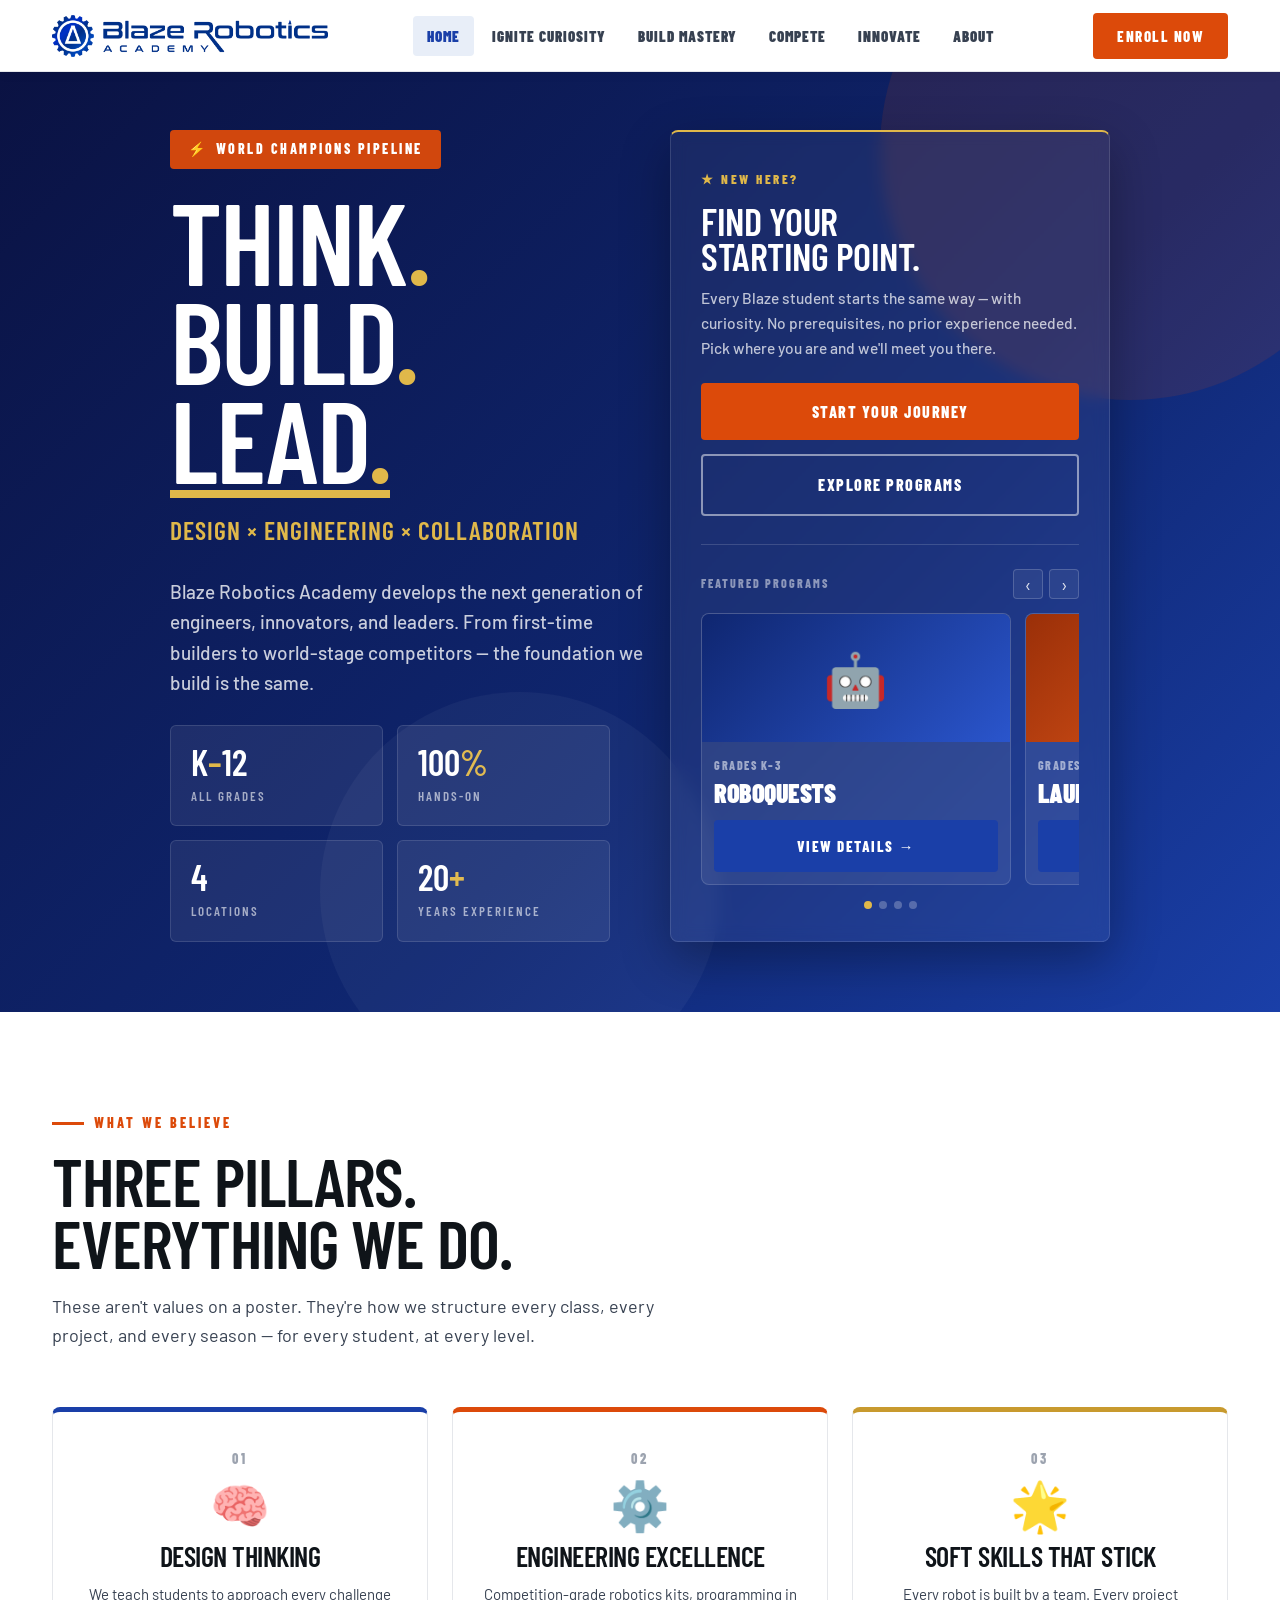
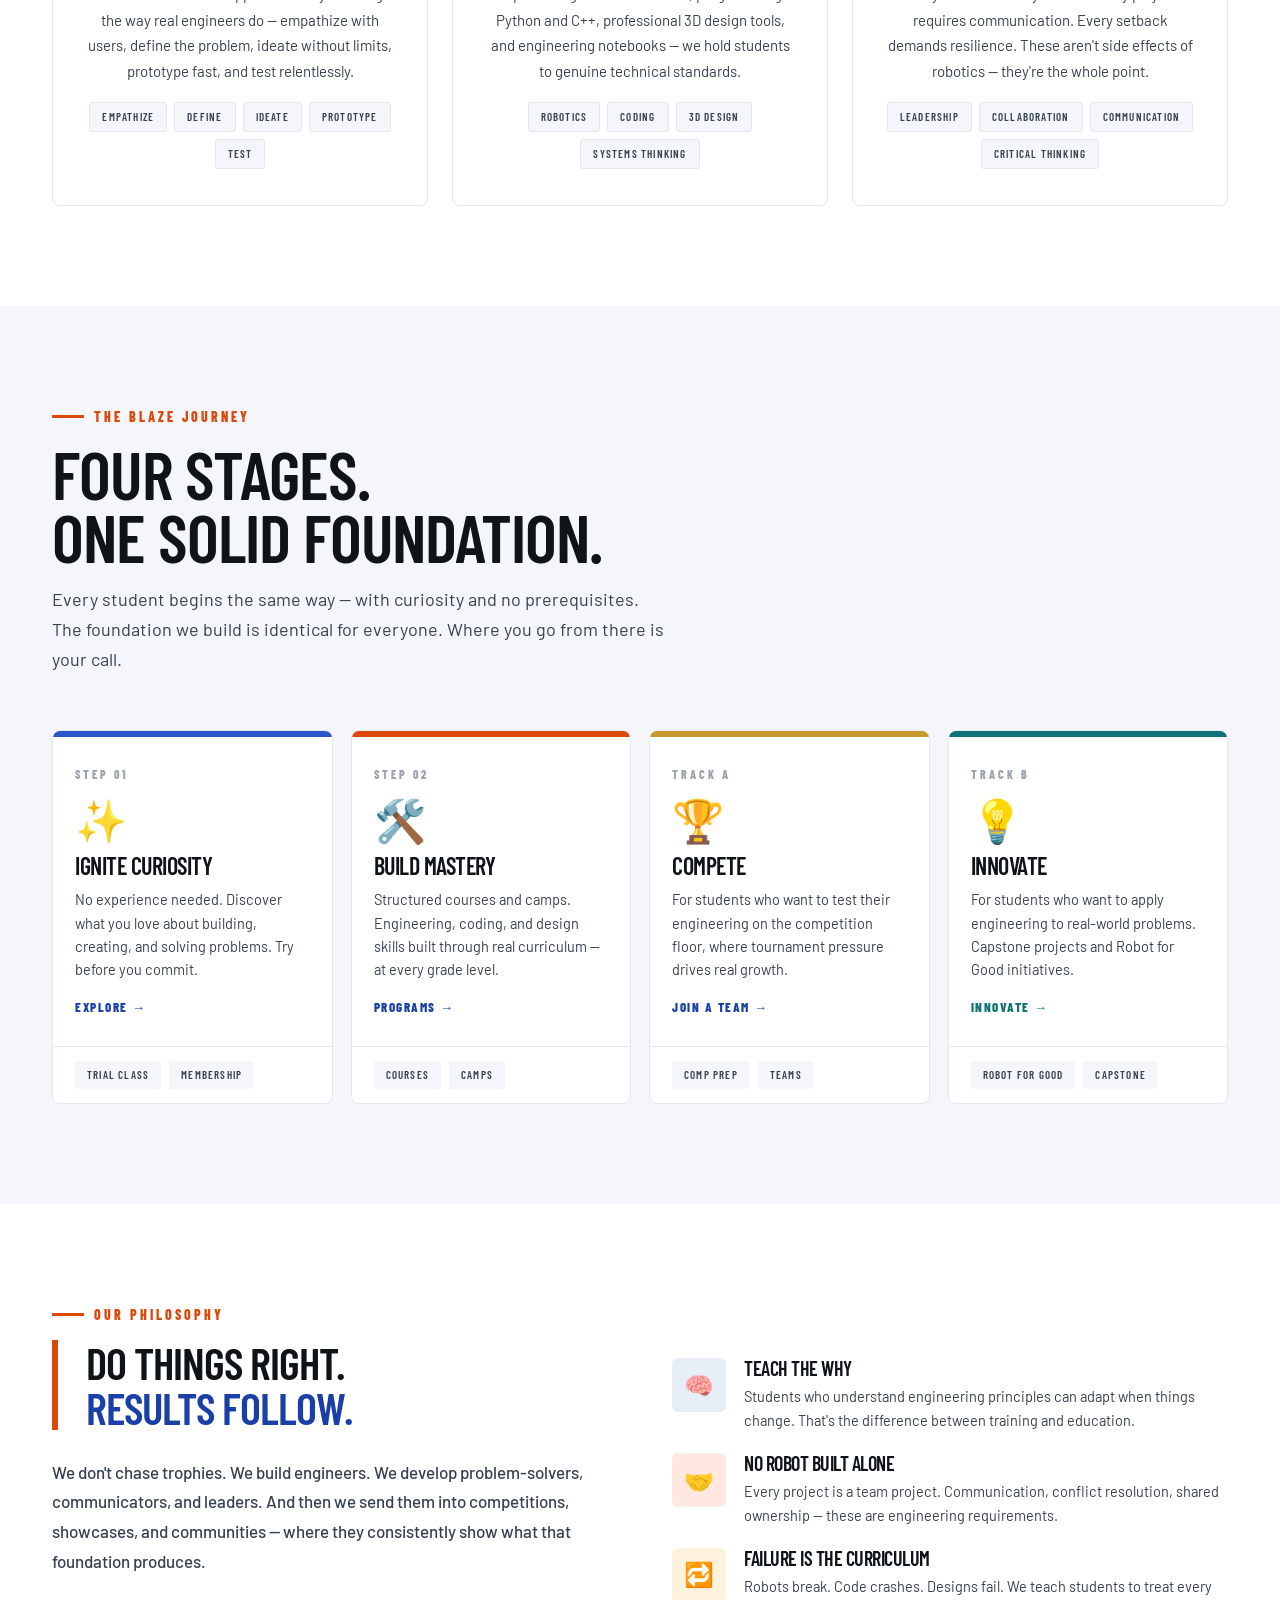
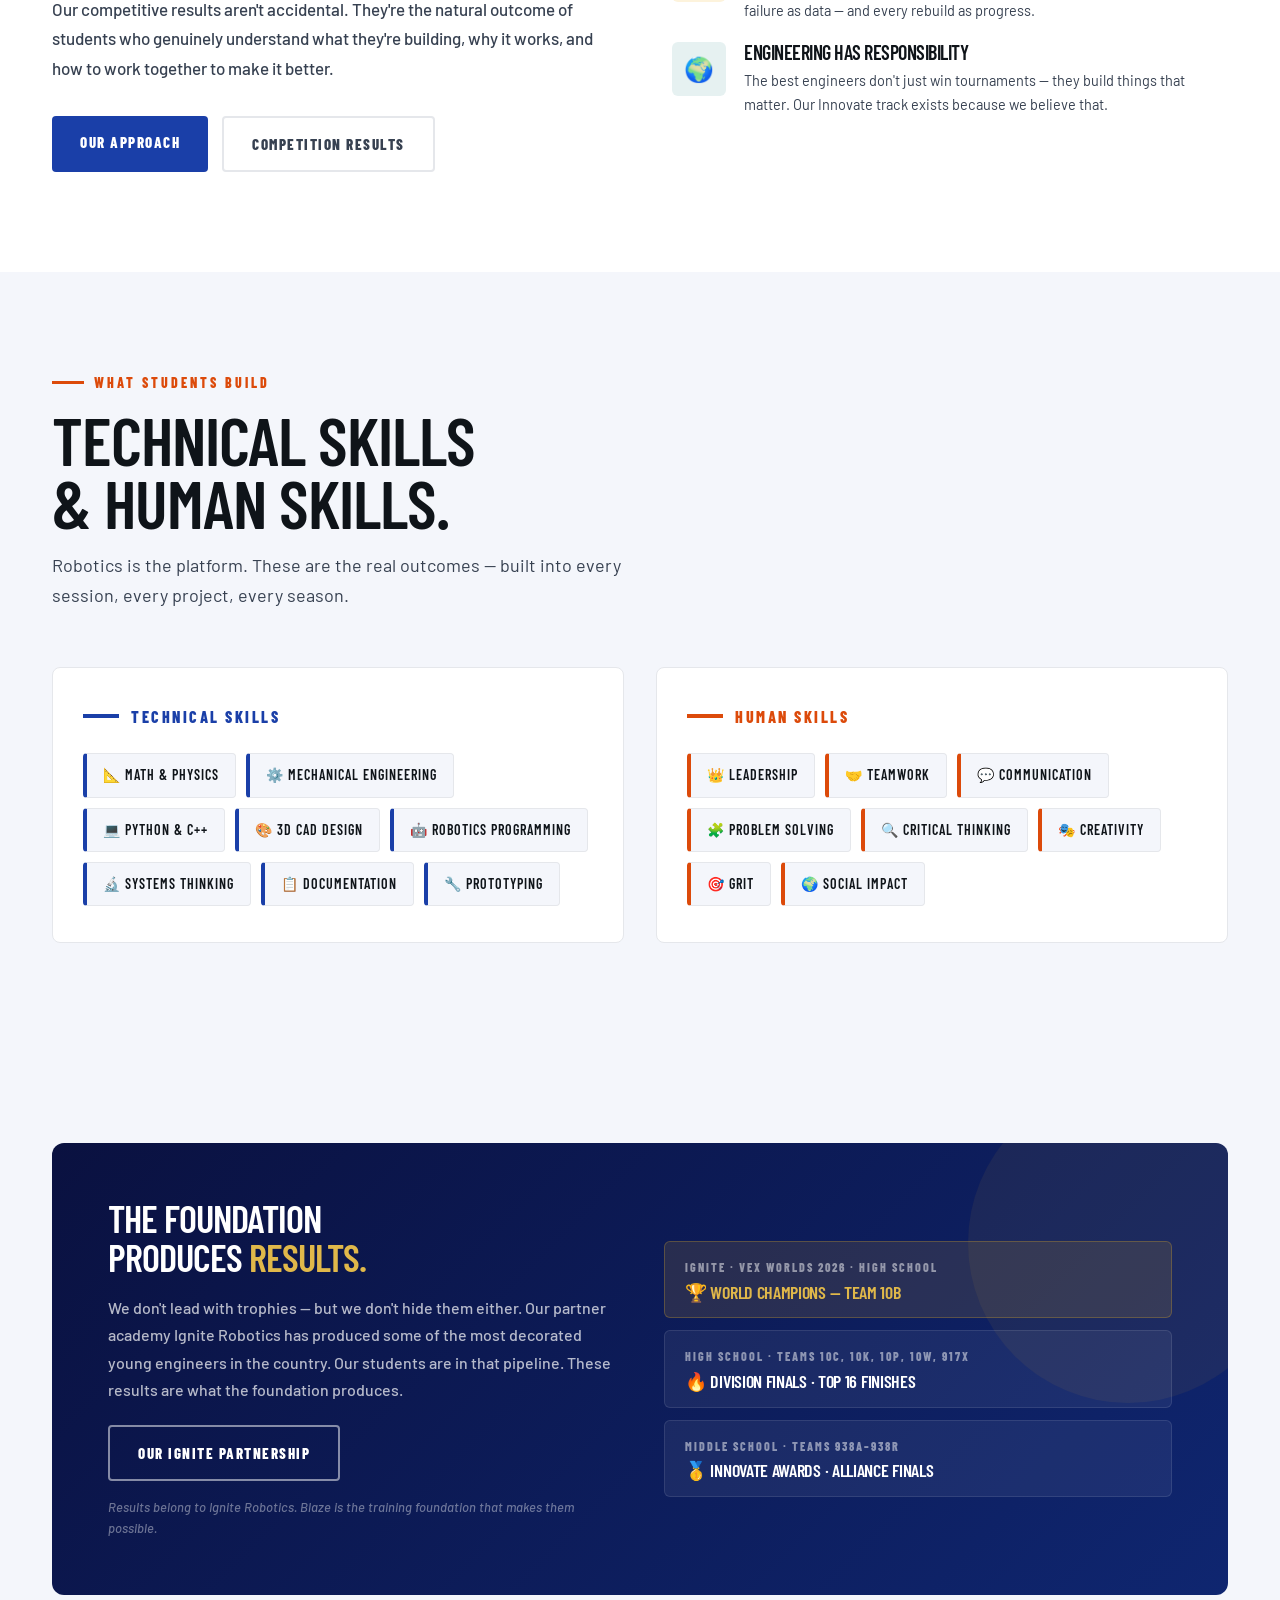
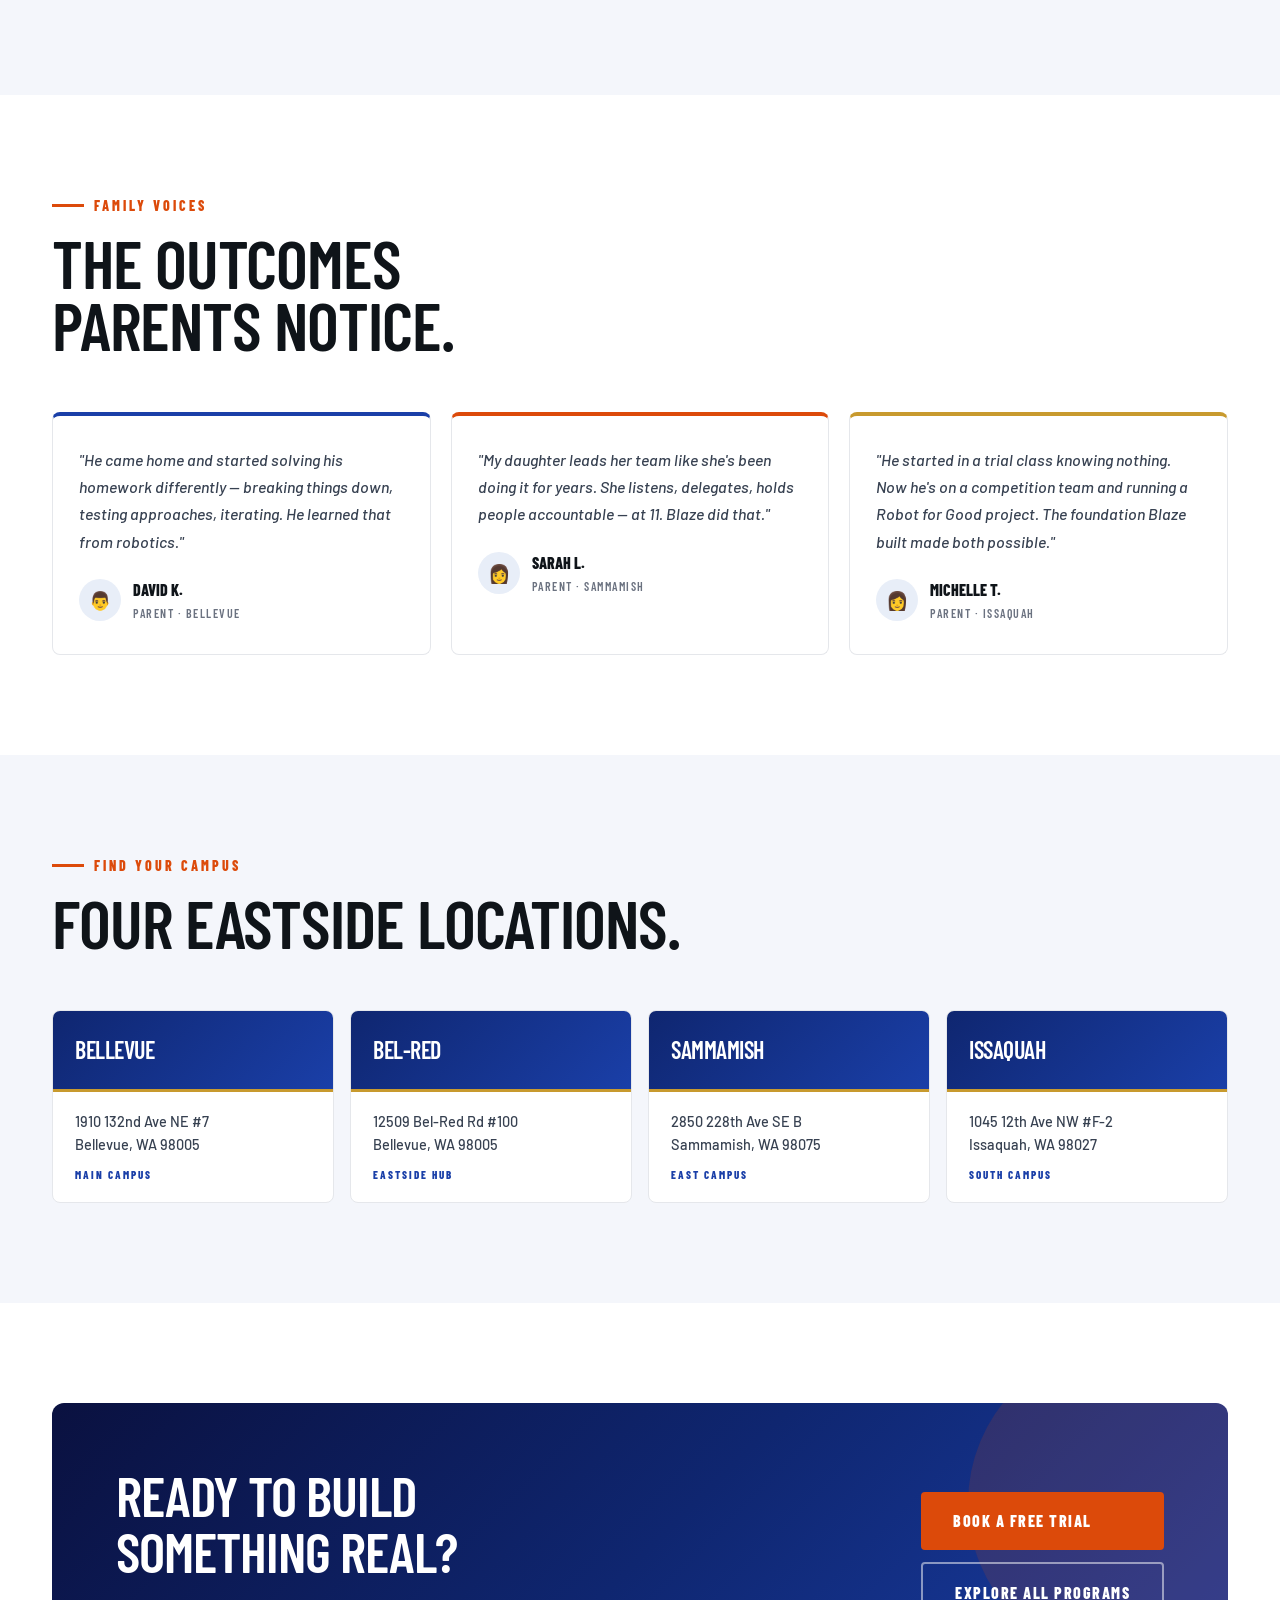
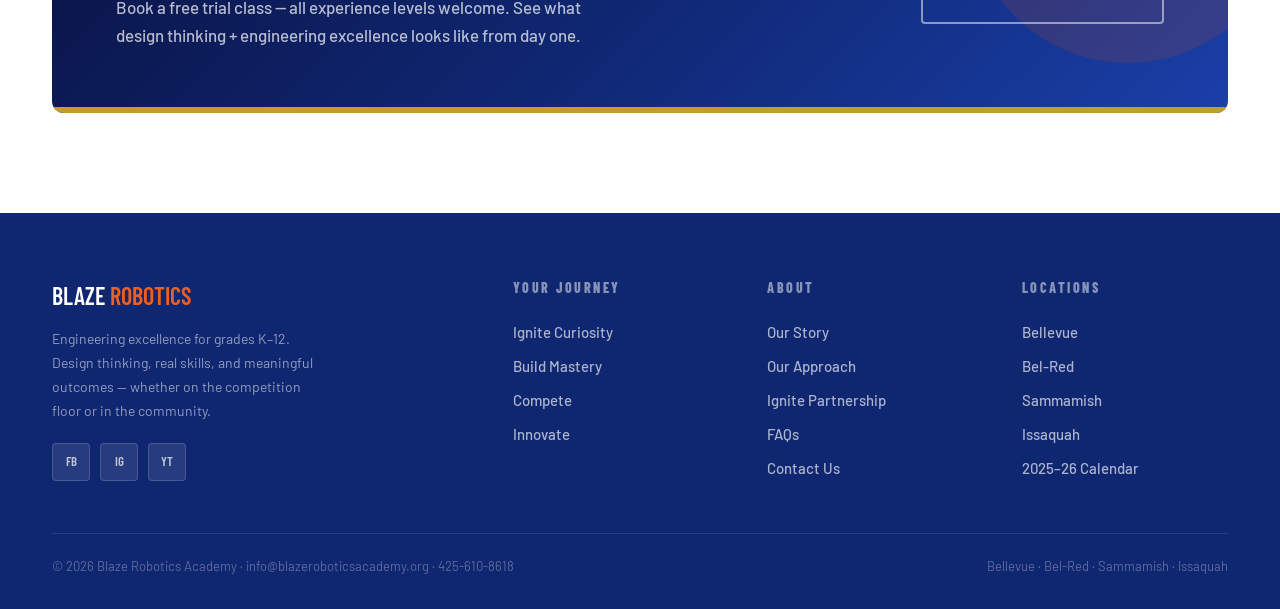
==== index.html @ 680b7f2c "swipe fix attempt 4" ====
<!DOCTYPE html>
<html lang="en">
<head>
<meta charset="UTF-8"><meta name="viewport" content="width=device-width,initial-scale=1">
<title>Home — Blaze Robotics Academy</title>
<link href="https://fonts.googleapis.com/css2?family=Barlow+Condensed:wght@400;600;700;800;900&family=Barlow:wght@400;500;600;700&display=swap" rel="stylesheet">
<link rel="stylesheet" href="css/base.css">
<style>
/* HERO — dark royal with gold accent */
.hero{min-height:94vh;display:grid;grid-template-columns:minmax(0,480px) 440px;
  grid-template-areas:"badge cta" "h1 cta" "tagline cta" "para cta" "stats cta";
  justify-content:center;align-content:center;column-gap:20px;
  background:linear-gradient(135deg,#0a1140 0%,var(--blue-dk) 60%,var(--blue) 100%);
  position:relative;overflow:hidden;padding:130px 24px 70px;}
.hero-left{display:contents;}
.hero .est-badge{grid-area:badge;}
.hero h1{grid-area:h1;}
.hero .hero-tagline{grid-area:tagline;}
.hero .hero-sub{grid-area:para;}
.hero .hstats{grid-area:stats;}
.hero-right{grid-area:cta;}
.hero::before{content:'';position:absolute;top:-100px;right:-100px;width:500px;height:500px;
  border-radius:50%;background:rgba(220,74,10,.12);pointer-events:none;}
.hero::after{content:'';position:absolute;bottom:-80px;left:25%;width:400px;height:400px;
  border-radius:50%;background:rgba(255,255,255,.04);pointer-events:none;}
.hero-right{min-width:0;display:flex;flex-direction:column;justify-content:center;position:relative;z-index:2;}

.est-badge{display:inline-flex;align-items:center;gap:8px;
  background:rgba(220,74,10,.95);color:white;
  font-family:var(--display);font-size:14px;font-weight:800;
  text-transform:uppercase;letter-spacing:2.5px;
  padding:7px 18px;border-radius:4px;margin-bottom:22px;width:fit-content;}
.est-badge::before{content:'⚡';font-size:14px;}

.hero h1{font-family:var(--display);font-size:clamp(72px,9vw,128px);font-weight:600;
  line-height:.86;color:white;margin-bottom:20px;letter-spacing:-2px;}
.hero h1 .dot{color:var(--gold-lt);}
.hero h1 .lined{position:relative;display:inline-block;}
.hero h1 .lined::after{content:'';position:absolute;left:0;right:0;bottom:-10px;height:8px;background:var(--gold-lt);}

.hero-tagline{font-family:var(--display);font-size:clamp(20px,2vw,26px);font-weight:600;
  color:var(--gold-lt);letter-spacing:1px;margin-bottom:24px;text-transform:uppercase;}
.hero-sub{font-size:19px;color:rgba(255,255,255,.78);line-height:1.6;
  max-width:480px;margin-bottom:24px;font-weight:500;}
.hero-acts{display:grid;grid-template-columns:1fr 1fr;gap:14px;max-width:440px;}
.hero-acts .btn{display:flex;align-items:center;justify-content:center;text-align:center;}

.hstats{display:grid;grid-template-columns:1fr 1fr;gap:14px;margin-top:0;max-width:440px;}
.hst{background:rgba(255,255,255,.07);border:1px solid rgba(255,255,255,.12);
  border-radius:6px;padding:18px 20px;}
.hst-n{font-family:var(--display);font-size:36px;font-weight:600;color:white;line-height:1;}
.hst-n em{color:var(--gold-lt);font-style:normal;}
.hst-l{font-family:var(--display);font-size:13px;font-weight:600;text-transform:uppercase;
  letter-spacing:2px;color:rgba(255,255,255,.6);margin-top:6px;}

/* RIGHT SIDE — featured-program CTA panel */
.hero-cta{background:rgba(255,255,255,.05);backdrop-filter:blur(8px);-webkit-backdrop-filter:blur(8px);
  border:1px solid rgba(255,255,255,.13);border-top:2px solid var(--gold-lt);border-radius:8px;
  padding:32px 30px;width:100%;max-width:440px;
  box-shadow:0 18px 50px rgba(0,0,0,.32);}
.hero-cta-badge{display:inline-flex;align-items:center;gap:8px;font-family:var(--display);
  font-size:13px;font-weight:800;letter-spacing:2.5px;text-transform:uppercase;color:var(--gold-lt);margin-bottom:14px;}
.hero-cta h2{font-family:var(--display);font-size:clamp(30px,3vw,40px);font-weight:600;line-height:.92;
  color:white;text-transform:uppercase;letter-spacing:-.5px;margin-bottom:12px;}
.hero-cta p{font-size:15.5px;color:rgba(255,255,255,.72);line-height:1.6;margin-bottom:22px;font-weight:500;}
.hero-cta .hero-acts{grid-template-columns:1fr;max-width:none;}
.hero-cta-feat{margin-top:28px;padding-top:24px;border-top:1px solid rgba(255,255,255,.15);}
.fp-head{display:flex;align-items:center;justify-content:space-between;margin-bottom:14px;}
.hero-cta-feat-label{font-family:var(--display);font-size:12px;font-weight:800;letter-spacing:2px;
  text-transform:uppercase;color:rgba(255,255,255,.5);}
.fp-nav{display:flex;gap:6px;}
.fp-btn{width:30px;height:30px;border-radius:4px;border:1px solid rgba(255,255,255,.18);background:rgba(255,255,255,.06);
  font-family:var(--display);font-size:20px;line-height:1;color:rgba(255,255,255,.85);cursor:pointer;
  display:flex;align-items:center;justify-content:center;transition:all .15s;}
.fp-btn:hover{background:rgba(255,255,255,.14);border-color:rgba(255,255,255,.4);color:white;}
.fp-viewport{overflow:hidden;}
/* touch-action isn't inherited — set pan-y on the viewport AND every descendant so a
   horizontal swipe is always handed to JS no matter which card/element the finger lands on
   (otherwise the browser claims the gesture and cancels the drag mid-swipe on iOS). */
.fp-viewport,.fp-viewport *{touch-action:pan-y;}
.fp-track{display:flex;width:100%;gap:14px;transition:transform .35s ease;user-select:none;-webkit-user-select:none;}
.fp-card{flex:0 0 82%;background:rgba(255,255,255,.08);border:1px solid rgba(255,255,255,.14);border-radius:8px;padding:12px;overflow:hidden;}
.fp-thumb{height:128px;display:flex;align-items:center;justify-content:center;font-size:52px;margin:-12px -12px 14px;}
.fp-thumb.t1{background:linear-gradient(135deg,var(--blue-dk),var(--blue-md));}
.fp-thumb.t2{background:linear-gradient(135deg,#9a2f08,var(--red-lt));}
.fp-thumb.t3{background:linear-gradient(135deg,var(--teal),var(--teal-lt));}
.fp-thumb.t4{background:linear-gradient(135deg,var(--gold),var(--gold-lt));}
.fp-grade{font-family:var(--display);font-size:12px;font-weight:800;letter-spacing:1.5px;text-transform:uppercase;color:rgba(255,255,255,.55);margin-bottom:5px;}
.fp-name{font-family:var(--display);font-size:26px;font-weight:900;text-transform:uppercase;letter-spacing:-.5px;color:white;line-height:1;margin-bottom:14px;}
.fp-cta{display:block;width:100%;text-align:center;}
.fp-dots{display:flex;gap:7px;justify-content:center;margin-top:16px;}
.fp-dot{width:8px;height:8px;border-radius:50%;border:none;background:rgba(255,255,255,.25);cursor:pointer;padding:0;transition:background .15s;}
.fp-dot.on{background:var(--gold-lt);}

/* THREE PILLARS */
.pillars{display:grid;grid-template-columns:repeat(3,1fr);gap:24px;margin-top:56px;}
.pillar{background:white;border:1px solid var(--border);border-radius:8px;
  padding:36px 30px;text-align:center;border-top:5px solid var(--blue);
  transition:transform .2s,box-shadow .2s;position:relative;}
.pillar:hover{transform:translateY(-4px);box-shadow:0 8px 28px rgba(15,38,112,.12);}
.pillar.p2{border-top-color:var(--red);}
.pillar.p3{border-top-color:var(--gold);}
.pillar-num{font-family:var(--display);font-size:14px;font-weight:800;letter-spacing:3px;
  color:var(--gray-lt);text-transform:uppercase;margin-bottom:10px;}
.pillar-icon{font-size:48px;margin-bottom:14px;line-height:1;}
.pillar-title{font-family:var(--display);font-size:28px;font-weight:600;color:var(--dark);
  text-transform:uppercase;letter-spacing:-.5px;margin-bottom:12px;line-height:1;}
.pillar-desc{font-size:15px;color:var(--gray-dk);line-height:1.7;}
.pillar-tags{display:flex;flex-wrap:wrap;gap:7px;margin-top:18px;justify-content:center;}
.ptag{font-family:var(--display);font-size:11px;font-weight:600;padding:5px 12px;
  border-radius:3px;background:var(--off);color:var(--gray-dk);border:1px solid var(--border);
  text-transform:uppercase;letter-spacing:1.2px;}

/* JOURNEY */
.jgrid{display:grid;grid-template-columns:repeat(4,1fr);gap:18px;margin-top:56px;}
.jcard{border-radius:8px;border:1px solid var(--border);background:white;overflow:hidden;
  transition:box-shadow .2s,transform .2s;text-decoration:none;display:flex;flex-direction:column;}
.jcard:hover{box-shadow:0 8px 32px rgba(26,63,168,.14);transform:translateY(-5px);}
.jcard-stripe{height:6px;}
.s1{background:var(--blue-md);}.s2{background:var(--red);}
.s3{background:var(--gold);}.s4{background:var(--teal);}
.jcard-body{padding:28px 22px;flex:1;}
.jcard-step{font-family:var(--display);font-size:12px;font-weight:800;letter-spacing:3px;
  text-transform:uppercase;color:var(--gray-lt);margin-bottom:14px;}
.jcard-ico{font-size:42px;margin-bottom:14px;line-height:1;}
.jcard-title{font-family:var(--display);font-size:24px;font-weight:600;color:var(--dark);
  text-transform:uppercase;letter-spacing:-.5px;margin-bottom:10px;line-height:1;}
.jcard-desc{font-size:14.5px;color:var(--gray-dk);line-height:1.6;margin-bottom:16px;}
.jcard-link{font-family:var(--display);font-size:13px;font-weight:800;color:var(--blue);
  text-transform:uppercase;letter-spacing:1.5px;}
.jcard-link.teal{color:var(--teal);}
.jcard-foot{padding:14px 22px;border-top:1px solid var(--border);display:flex;gap:8px;flex-wrap:wrap;}
.jcard-foot span{font-family:var(--display);font-size:11px;font-weight:600;color:var(--gray-dk);
  padding:5px 12px;border-radius:3px;background:var(--off);
  text-transform:uppercase;letter-spacing:1.2px;}

/* PHILOSOPHY */
.phil{display:grid;grid-template-columns:1fr 1fr;gap:64px;align-items:center;}
.phil-quote{font-family:var(--display);font-size:clamp(32px,3.5vw,46px);font-weight:600;
  color:var(--dark);line-height:1;border-left:6px solid var(--red);padding-left:28px;
  margin-bottom:28px;text-transform:uppercase;letter-spacing:-1px;}
.phil-quote em{color:var(--blue);font-style:normal;}
.phil-body{font-size:17px;color:var(--gray-dk);line-height:1.75;font-weight:500;}
.phil-items{display:flex;flex-direction:column;gap:20px;}
.pi{display:flex;gap:18px;align-items:flex-start;}
.pi-ico{width:54px;height:54px;border-radius:6px;display:flex;align-items:center;
  justify-content:center;font-size:24px;flex-shrink:0;}
.pi-blue{background:var(--blue-lt);}.pi-red{background:#fee8e0;}
.pi-gold{background:#fdf3dc;}.pi-teal{background:var(--teal-dim);}
.pi-h{font-family:var(--display);font-size:20px;font-weight:600;color:var(--dark);
  text-transform:uppercase;letter-spacing:-.5px;margin-bottom:6px;line-height:1.05;}
.pi-d{font-size:14.5px;color:var(--gray-dk);line-height:1.65;}

/* SKILLS */
.skills-wrap{margin-top:56px;display:grid;grid-template-columns:1fr 1fr;gap:32px;}
.skill-group{background:white;border:1px solid var(--border);border-radius:8px;padding:36px 30px;}
.sg-label{font-family:var(--display);font-size:16px;font-weight:800;text-transform:uppercase;
  letter-spacing:2.5px;margin-bottom:24px;display:flex;align-items:center;gap:12px;}
.sg-label::before{content:'';display:block;width:36px;height:4px;background:currentColor;}
.sg-blue{color:var(--blue);}.sg-red{color:var(--red);}
.skill-chips{display:flex;flex-wrap:wrap;gap:10px;}
.sc{display:flex;align-items:center;gap:8px;background:var(--off);border:1px solid var(--border);
  border-radius:4px;padding:10px 16px;font-family:var(--display);font-size:14px;font-weight:600;
  color:var(--dark);text-transform:uppercase;letter-spacing:1px;}
.sc.cb{border-left:4px solid var(--blue);}.sc.cr{border-left:4px solid var(--red);}

/* PROOF */
.proof{background:linear-gradient(135deg,#0a1140,var(--blue-dk));border-radius:12px;
  padding:56px;display:grid;grid-template-columns:1fr 1fr;gap:48px;align-items:center;
  position:relative;overflow:hidden;}
.proof::before{content:'';position:absolute;top:-60px;right:-60px;width:320px;height:320px;
  border-radius:50%;background:rgba(200,154,46,.08);}
.proof-text{position:relative;z-index:1;}
.proof-text h3{font-family:var(--display);font-size:clamp(28px,3vw,42px);font-weight:600;
  color:white;margin-bottom:18px;line-height:1;text-transform:uppercase;letter-spacing:-1px;}
.proof-text h3 em{color:var(--gold-lt);font-style:normal;}
.proof-text p{font-size:16px;color:rgba(255,255,255,.7);line-height:1.7;margin-bottom:22px;font-weight:500;}
.proof-note{font-size:13px;color:rgba(255,255,255,.4);font-style:italic;font-weight:500;}
.proof-results{display:flex;flex-direction:column;gap:12px;position:relative;z-index:1;}
.pr{background:rgba(255,255,255,.06);border:1px solid rgba(255,255,255,.1);
  border-radius:6px;padding:16px 20px;}
.pr-yr{font-family:var(--display);font-size:12px;font-weight:800;text-transform:uppercase;
  letter-spacing:2px;color:rgba(255,255,255,.5);margin-bottom:5px;}
.pr-r{font-family:var(--display);font-size:18px;font-weight:600;color:white;text-transform:uppercase;letter-spacing:-.3px;line-height:1.05;}
.pr.gold{background:rgba(200,154,46,.15);border-color:rgba(200,154,46,.32);}
.pr.gold .pr-r{color:var(--gold-lt);}

/* TESTIMONIALS */
.tgrid{display:grid;grid-template-columns:repeat(3,1fr);gap:20px;margin-top:56px;}
.tcard{background:white;border:1px solid var(--border);border-radius:8px;
  padding:30px 26px;border-top:4px solid var(--blue);transition:transform .2s;}
.tcard:hover{transform:translateY(-3px);}
.tcard.r{border-top-color:var(--red);}
.tcard.g{border-top-color:var(--gold);}
.tq{font-size:16px;color:var(--gray-dk);line-height:1.7;margin-bottom:22px;font-style:italic;font-weight:500;}
.ta{display:flex;align-items:center;gap:12px;}
.tav{width:42px;height:42px;border-radius:50%;background:var(--blue-lt);
  display:flex;align-items:center;justify-content:center;font-size:18px;flex-shrink:0;}
.tn{font-family:var(--display);font-size:16px;font-weight:800;color:var(--dark);text-transform:uppercase;letter-spacing:0;}
.tr{font-family:var(--display);font-size:12px;font-weight:600;color:var(--gray);
  text-transform:uppercase;letter-spacing:1.5px;margin-top:2px;}

/* LOCATIONS */
.lgrid{display:grid;grid-template-columns:repeat(4,1fr);gap:16px;margin-top:56px;}
.lc{background:white;border:1px solid var(--border);border-radius:8px;overflow:hidden;
  transition:box-shadow .2s,transform .2s;}
.lc:hover{box-shadow:0 6px 24px rgba(26,63,168,.12);transform:translateY(-4px);}
.lch{background:linear-gradient(135deg,var(--blue-dk),var(--blue));padding:20px 22px;border-bottom:3px solid var(--gold);}
.lcn{font-family:var(--display);font-size:24px;font-weight:600;color:white;text-transform:uppercase;letter-spacing:-.5px;}
.lcb{padding:18px 22px;}
.lca{font-size:14.5px;color:var(--gray-dk);line-height:1.6;margin-bottom:10px;font-weight:500;}
.lct{font-family:var(--display);font-size:11px;font-weight:800;text-transform:uppercase;
  letter-spacing:2px;color:var(--blue);}

/* CTA */
.cta-banner{background:linear-gradient(135deg,#0a1140,var(--blue-dk),var(--blue));
  border-radius:12px;padding:64px;display:grid;grid-template-columns:1fr auto;gap:40px;
  align-items:center;position:relative;overflow:hidden;}
.cta-banner::before{content:'';position:absolute;right:-60px;top:-60px;width:320px;height:320px;
  border-radius:50%;background:rgba(220,74,10,.15);}
.cta-banner::after{content:'';position:absolute;bottom:0;left:0;right:0;height:6px;background:var(--gold);}
.cta-banner h2{font-family:var(--display);font-size:clamp(32px,4.5vw,56px);font-weight:600;
  color:white;margin-bottom:14px;text-transform:uppercase;letter-spacing:-1px;line-height:1;}
.cta-banner p{font-size:17px;color:rgba(255,255,255,.7);max-width:480px;line-height:1.65;font-weight:500;}
.cta-acts{display:flex;flex-direction:column;gap:12px;position:relative;z-index:1;flex-shrink:0;}

@media(max-width:960px){
  .hero{grid-template-columns:minmax(0,1fr);grid-template-areas:"badge" "h1" "tagline" "cta" "para" "stats" "feat";min-height:auto;padding:110px 24px 64px;column-gap:0;row-gap:0;justify-items:center;text-align:center;}
  .hero-right{display:contents;}
  .hero-cta{display:contents;}
  .hero .hstats{margin-left:auto;margin-right:auto;}
  .hero-cta-top{grid-area:cta;width:100%;max-width:480px;position:relative;z-index:1;
    background:rgba(255,255,255,.05);backdrop-filter:blur(8px);-webkit-backdrop-filter:blur(8px);
    border:1px solid rgba(255,255,255,.13);border-top:2px solid var(--gold-lt);border-radius:8px;
    padding:28px 24px;box-shadow:0 18px 50px rgba(0,0,0,.32);margin:8px 0 36px;}
  .hero-cta-feat{grid-area:feat;width:100%;max-width:480px;margin:36px 0 0;padding:24px;position:relative;z-index:1;
    background:rgba(255,255,255,.05);backdrop-filter:blur(8px);-webkit-backdrop-filter:blur(8px);
    border:1px solid rgba(255,255,255,.13);border-top:2px solid var(--gold-lt);border-radius:8px;
    box-shadow:0 18px 50px rgba(0,0,0,.32);}
  .hero-acts{grid-template-columns:1fr;}
  .pillars,.jgrid{grid-template-columns:minmax(0,1fr) minmax(0,1fr);}
  .phil,.skills-wrap,.tgrid,.proof{grid-template-columns:1fr;}
  .lgrid{grid-template-columns:minmax(0,1fr) minmax(0,1fr);}
  .cta-banner{grid-template-columns:1fr;padding:48px 28px;}
}
@media(max-width:560px){
  /* Phones: stack the card grids to one column — 2-up cells are too narrow
     for the card titles (e.g. "Engineering Excellence") and spill/overflow. */
  .pillars,.jgrid,.lgrid{grid-template-columns:1fr;}
}
</style>
</head>
<body>
<nav>
  <a href="index.html" class="logo">
    <img src="assets/img/logo_trimmed.png" alt="Blaze Robotics Academy" class="logo-img">
  </a>
  <button class="hbg">&#9776;</button>
  <div class="nl"><a href="index.html" class="on">Home</a>
    <a href="ignite.html" class="">Ignite Curiosity</a>
    <a href="build.html" class="">Build Mastery</a>
    <a href="compete.html" class="">Compete</a>
    <a href="innovate.html" class="">Innovate</a>
    <a href="about.html" class="">About</a></div>
  <a href="https://app.amilia.com/store/en/blazeroboticsacademy/shop/programs" class="enroll">Enroll Now</a>
</nav>

<section class="hero">
  <div class="hero-left">
    <div class="est-badge">World Champions Pipeline</div>
    <h1>Think<span class="dot">.</span><br>Build<span class="dot">.</span><br><span class="lined">Lead<span class="dot">.</span></span></h1>
    <div class="hero-tagline">Design × Engineering × Collaboration</div>
    <p class="hero-sub">Blaze Robotics Academy develops the next generation of engineers, innovators, and leaders. From first-time builders to world-stage competitors — the foundation we build is the same.</p>
    <div class="hstats">
      <div class="hst"><div class="hst-n">K<em>–</em>12</div><div class="hst-l">All Grades</div></div>
      <div class="hst"><div class="hst-n">100<em>%</em></div><div class="hst-l">Hands-On</div></div>
      <div class="hst"><div class="hst-n">4</div><div class="hst-l">Locations</div></div>
      <div class="hst"><div class="hst-n">20<em>+</em></div><div class="hst-l">Years Experience</div></div>
    </div>
  </div>
  <div class="hero-right">
    <div class="hero-cta">
      <div class="hero-cta-top">
        <div class="hero-cta-badge">★ New Here?</div>
        <h2>Find Your<br>Starting Point.</h2>
        <p>Every Blaze student starts the same way — with curiosity. No prerequisites, no prior experience needed. Pick where you are and we'll meet you there.</p>
        <div class="hero-acts">
          <a href="ignite.html" class="btn btn-red btn-lg">Start Your Journey</a>
          <a href="#journey" class="btn btn-out-w btn-lg">Explore Programs</a>
        </div>
      </div>
      <div class="hero-cta-feat">
        <div class="fp-head">
          <div class="hero-cta-feat-label">Featured Programs</div>
          <div class="fp-nav">
            <button class="fp-btn" type="button" data-dir="-1" aria-label="Previous program">‹</button>
            <button class="fp-btn" type="button" data-dir="1" aria-label="Next program">›</button>
          </div>
        </div>
        <div class="fp-viewport">
          <div class="fp-track">
            <div class="fp-card">
              <div class="fp-thumb t1">🤖</div>
              <div class="fp-grade">Grades K–3</div>
              <div class="fp-name">RoboQuests</div>
              <a href="build.html" class="btn btn-blue fp-cta">View Details →</a>
            </div>
            <div class="fp-card">
              <div class="fp-thumb t2">🚀</div>
              <div class="fp-grade">Grades 4–6</div>
              <div class="fp-name">LaunchPad</div>
              <a href="build.html" class="btn btn-blue fp-cta">View Details →</a>
            </div>
            <div class="fp-card">
              <div class="fp-thumb t3">⚙️</div>
              <div class="fp-grade">Grades 7–11</div>
              <div class="fp-name">RoboChamps</div>
              <a href="build.html" class="btn btn-blue fp-cta">View Details →</a>
            </div>
            <div class="fp-card">
              <div class="fp-thumb t4">💡</div>
              <div class="fp-grade">Grades 9–12</div>
              <div class="fp-name">Capstone Innovate</div>
              <a href="innovate.html" class="btn btn-blue fp-cta">View Details →</a>
            </div>
          </div>
        </div>
        <div class="fp-dots">
          <button class="fp-dot on" type="button" data-i="0" aria-label="Go to program 1"></button>
          <button class="fp-dot" type="button" data-i="1" aria-label="Go to program 2"></button>
          <button class="fp-dot" type="button" data-i="2" aria-label="Go to program 3"></button>
          <button class="fp-dot" type="button" data-i="3" aria-label="Go to program 4"></button>
        </div>
      </div>
    </div>
  </div>
</section>

<!-- THREE PILLARS -->
<section class="sec bg-white">
  <div class="rv">
    <div class="lbl">What We Believe</div>
    <div class="h2">Three Pillars.<br>Everything We Do.</div>
    <p class="lead">These aren't values on a poster. They're how we structure every class, every project, and every season — for every student, at every level.</p>
  </div>
  <div class="pillars">
    <div class="pillar rv d1">
      <div class="pillar-num">01</div>
      <div class="pillar-icon">🧠</div>
      <div class="pillar-title">Design Thinking</div>
      <div class="pillar-desc">We teach students to approach every challenge the way real engineers do — empathize with users, define the problem, ideate without limits, prototype fast, and test relentlessly.</div>
      <div class="pillar-tags">
        <span class="ptag">Empathize</span><span class="ptag">Define</span>
        <span class="ptag">Ideate</span><span class="ptag">Prototype</span>
        <span class="ptag">Test</span>
      </div>
    </div>
    <div class="pillar p2 rv d2">
      <div class="pillar-num">02</div>
      <div class="pillar-icon">⚙️</div>
      <div class="pillar-title">Engineering Excellence</div>
      <div class="pillar-desc">Competition-grade robotics kits, programming in Python and C++, professional 3D design tools, and engineering notebooks — we hold students to genuine technical standards.</div>
      <div class="pillar-tags">
        <span class="ptag">Robotics</span><span class="ptag">Coding</span>
        <span class="ptag">3D Design</span><span class="ptag">Systems Thinking</span>
      </div>
    </div>
    <div class="pillar p3 rv d3">
      <div class="pillar-num">03</div>
      <div class="pillar-icon">🌟</div>
      <div class="pillar-title">Soft Skills That Stick</div>
      <div class="pillar-desc">Every robot is built by a team. Every project requires communication. Every setback demands resilience. These aren't side effects of robotics — they're the whole point.</div>
      <div class="pillar-tags">
        <span class="ptag">Leadership</span><span class="ptag">Collaboration</span>
        <span class="ptag">Communication</span><span class="ptag">Critical Thinking</span>
      </div>
    </div>
  </div>
</section>

<!-- JOURNEY -->
<section class="sec bg-off" id="journey">
  <div class="rv">
    <div class="lbl">The Blaze Journey</div>
    <div class="h2">Four Stages.<br>One Solid Foundation.</div>
    <p class="lead">Every student begins the same way — with curiosity and no prerequisites. The foundation we build is identical for everyone. Where you go from there is your call.</p>
  </div>
  <div class="jgrid">
    <a href="ignite.html" class="jcard rv d1">
      <div class="jcard-stripe s1"></div>
      <div class="jcard-body">
        <div class="jcard-step">Step 01</div>
        <div class="jcard-ico">✨</div>
        <div class="jcard-title">Ignite Curiosity</div>
        <div class="jcard-desc">No experience needed. Discover what you love about building, creating, and solving problems. Try before you commit.</div>
        <div class="jcard-link">Explore →</div>
      </div>
      <div class="jcard-foot">
        <span>Trial Class</span><span>Membership</span>
      </div>
    </a>
    <a href="build.html" class="jcard rv d2">
      <div class="jcard-stripe s2"></div>
      <div class="jcard-body">
        <div class="jcard-step">Step 02</div>
        <div class="jcard-ico">🛠️</div>
        <div class="jcard-title">Build Mastery</div>
        <div class="jcard-desc">Structured courses and camps. Engineering, coding, and design skills built through real curriculum — at every grade level.</div>
        <div class="jcard-link">Programs →</div>
      </div>
      <div class="jcard-foot">
        <span>Courses</span><span>Camps</span>
      </div>
    </a>
    <a href="compete.html" class="jcard rv d3">
      <div class="jcard-stripe s3"></div>
      <div class="jcard-body">
        <div class="jcard-step">Track A</div>
        <div class="jcard-ico">🏆</div>
        <div class="jcard-title">Compete</div>
        <div class="jcard-desc">For students who want to test their engineering on the competition floor, where tournament pressure drives real growth.</div>
        <div class="jcard-link">Join a Team →</div>
      </div>
      <div class="jcard-foot">
        <span>Comp Prep</span><span>Teams</span>
      </div>
    </a>
    <a href="innovate.html" class="jcard rv d4">
      <div class="jcard-stripe s4"></div>
      <div class="jcard-body">
        <div class="jcard-step">Track B</div>
        <div class="jcard-ico">💡</div>
        <div class="jcard-title">Innovate</div>
        <div class="jcard-desc">For students who want to apply engineering to real-world problems. Capstone projects and Robot for Good initiatives.</div>
        <div class="jcard-link teal">Innovate →</div>
      </div>
      <div class="jcard-foot">
        <span>Robot for Good</span><span>Capstone</span>
      </div>
    </a>
  </div>
</section>

<!-- PHILOSOPHY -->
<section class="sec bg-white">
  <div class="phil">
    <div class="rv">
      <div class="lbl">Our Philosophy</div>
      <div class="phil-quote">Do things right.<br><em>Results follow.</em></div>
      <p class="phil-body">We don't chase trophies. We build engineers. We develop problem-solvers, communicators, and leaders. And then we send them into competitions, showcases, and communities — where they consistently show what that foundation produces.</p>
      <p class="phil-body" style="margin-top:18px;">Our competitive results aren't accidental. They're the natural outcome of students who genuinely understand what they're building, why it works, and how to work together to make it better.</p>
      <div style="margin-top:32px;display:flex;gap:14px;flex-wrap:wrap;">
        <a href="about.html#approach" class="btn btn-blue">Our Approach</a>
        <a href="compete.html" class="btn btn-ghost">Competition Results</a>
      </div>
    </div>
    <div class="phil-items rv d2">
      <div class="pi">
        <div class="pi-ico pi-blue">🧠</div>
        <div><div class="pi-h">Teach the Why</div><div class="pi-d">Students who understand engineering principles can adapt when things change. That's the difference between training and education.</div></div>
      </div>
      <div class="pi">
        <div class="pi-ico pi-red">🤝</div>
        <div><div class="pi-h">No Robot Built Alone</div><div class="pi-d">Every project is a team project. Communication, conflict resolution, shared ownership — these are engineering requirements.</div></div>
      </div>
      <div class="pi">
        <div class="pi-ico pi-gold">🔁</div>
        <div><div class="pi-h">Failure Is the Curriculum</div><div class="pi-d">Robots break. Code crashes. Designs fail. We teach students to treat every failure as data — and every rebuild as progress.</div></div>
      </div>
      <div class="pi">
        <div class="pi-ico pi-teal">🌍</div>
        <div><div class="pi-h">Engineering Has Responsibility</div><div class="pi-d">The best engineers don't just win tournaments — they build things that matter. Our Innovate track exists because we believe that.</div></div>
      </div>
    </div>
  </div>
</section>

<!-- SKILLS -->
<section class="sec bg-off">
  <div class="rv">
    <div class="lbl">What Students Build</div>
    <div class="h2">Technical Skills<br>&amp; Human Skills.</div>
    <p class="lead">Robotics is the platform. These are the real outcomes — built into every session, every project, every season.</p>
  </div>
  <div class="skills-wrap">
    <div class="skill-group rv d1">
      <div class="sg-label sg-blue">Technical Skills</div>
      <div class="skill-chips">
        <div class="sc cb">📐 Math &amp; Physics</div>
        <div class="sc cb">⚙️ Mechanical Engineering</div>
        <div class="sc cb">💻 Python &amp; C++</div>
        <div class="sc cb">🎨 3D CAD Design</div>
        <div class="sc cb">🤖 Robotics Programming</div>
        <div class="sc cb">🔬 Systems Thinking</div>
        <div class="sc cb">📋 Documentation</div>
        <div class="sc cb">🔧 Prototyping</div>
      </div>
    </div>
    <div class="skill-group rv d2">
      <div class="sg-label sg-red">Human Skills</div>
      <div class="skill-chips">
        <div class="sc cr">👑 Leadership</div>
        <div class="sc cr">🤝 Teamwork</div>
        <div class="sc cr">💬 Communication</div>
        <div class="sc cr">🧩 Problem Solving</div>
        <div class="sc cr">🔍 Critical Thinking</div>
        <div class="sc cr">🎭 Creativity</div>
        <div class="sc cr">🎯 Grit</div>
        <div class="sc cr">🌍 Social Impact</div>
      </div>
    </div>
  </div>
</section>

<!-- PROOF -->
<section class="sec bg-off">
  <div class="proof rv">
    <div class="proof-text">
      <h3>The Foundation<br>Produces <em>Results.</em></h3>
      <p>We don't lead with trophies — but we don't hide them either. Our partner academy Ignite Robotics has produced some of the most decorated young engineers in the country. Our students are in that pipeline. These results are what the foundation produces.</p>
      <a href="about.html#ignite" class="btn btn-out-w">Our Ignite Partnership</a>
      <div class="proof-note" style="margin-top:16px;">Results belong to Ignite Robotics. Blaze is the training foundation that makes them possible.</div>
    </div>
    <div class="proof-results">
      <div class="pr gold">
        <div class="pr-yr">Ignite · VEX Worlds 2026 · High School</div>
        <div class="pr-r">🏆 World Champions — Team 10B</div>
      </div>
      <div class="pr">
        <div class="pr-yr">High School · Teams 10C, 10K, 10P, 10W, 917X</div>
        <div class="pr-r">🔥 Division Finals · Top 16 Finishes</div>
      </div>
      <div class="pr">
        <div class="pr-yr">Middle School · Teams 938A–938R</div>
        <div class="pr-r">🥇 Innovate Awards · Alliance Finals</div>
      </div>
    </div>
  </div>
</section>

<!-- TESTIMONIALS -->
<section class="sec bg-white">
  <div class="rv"><div class="lbl">Family Voices</div><div class="h2">The Outcomes<br>Parents Notice.</div></div>
  <div class="tgrid">
    <div class="tcard rv d1">
      <div class="tq">"He came home and started solving his homework differently — breaking things down, testing approaches, iterating. He learned that from robotics."</div>
      <div class="ta"><div class="tav">👨</div><div><div class="tn">David K.</div><div class="tr">Parent · Bellevue</div></div></div>
    </div>
    <div class="tcard r rv d2">
      <div class="tq">"My daughter leads her team like she's been doing it for years. She listens, delegates, holds people accountable — at 11. Blaze did that."</div>
      <div class="ta"><div class="tav">👩</div><div><div class="tn">Sarah L.</div><div class="tr">Parent · Sammamish</div></div></div>
    </div>
    <div class="tcard g rv d3">
      <div class="tq">"He started in a trial class knowing nothing. Now he's on a competition team and running a Robot for Good project. The foundation Blaze built made both possible."</div>
      <div class="ta"><div class="tav">👩</div><div><div class="tn">Michelle T.</div><div class="tr">Parent · Issaquah</div></div></div>
    </div>
  </div>
</section>

<!-- LOCATIONS -->
<section class="sec bg-off">
  <div class="rv"><div class="lbl">Find Your Campus</div><div class="h2">Four Eastside Locations.</div></div>
  <div class="lgrid">
    <div class="lc rv d1"><div class="lch"><div class="lcn">Bellevue</div></div><div class="lcb"><div class="lca">1910 132nd Ave NE #7<br>Bellevue, WA 98005</div><div class="lct">Main Campus</div></div></div>
    <div class="lc rv d2"><div class="lch"><div class="lcn">Bel-Red</div></div><div class="lcb"><div class="lca">12509 Bel-Red Rd #100<br>Bellevue, WA 98005</div><div class="lct">Eastside Hub</div></div></div>
    <div class="lc rv d3"><div class="lch"><div class="lcn">Sammamish</div></div><div class="lcb"><div class="lca">2850 228th Ave SE B<br>Sammamish, WA 98075</div><div class="lct">East Campus</div></div></div>
    <div class="lc rv d4"><div class="lch"><div class="lcn">Issaquah</div></div><div class="lcb"><div class="lca">1045 12th Ave NW #F-2<br>Issaquah, WA 98027</div><div class="lct">South Campus</div></div></div>
  </div>
</section>

<section class="sec bg-white">
  <div class="cta-banner rv">
    <div style="position:relative;z-index:1;">
      <h2>Ready to Build<br>Something Real?</h2>
      <p>Book a free trial class — all experience levels welcome. See what design thinking + engineering excellence looks like from day one.</p>
    </div>
    <div class="cta-acts">
      <a href="https://app.amilia.com/store/en/blazeroboticsacademy/shop/programs" class="btn btn-red btn-lg">Book a Free Trial</a>
      <a href="ignite.html" class="btn btn-out-w btn-lg">Explore All Programs</a>
    </div>
  </div>
</section>

<footer>
  <div class="fg">
    <div>
      <div class="fn">Blaze <em>Robotics</em></div>
      <div class="fd">Engineering excellence for grades K–12. Design thinking, real skills, and meaningful outcomes — whether on the competition floor or in the community.</div>
      <div class="fs">
        <a href="https://www.facebook.com/BlazeEdu/" class="fsc">FB</a>
        <a href="https://www.instagram.com/blaze_robotics/" class="fsc">IG</a>
        <a href="https://www.youtube.com/@BlazeRoboticsAcademy" class="fsc">YT</a>
      </div>
    </div>
    <div class="fc"><div class="fch">Your Journey</div>
      <a href="ignite.html">Ignite Curiosity</a>
      <a href="build.html">Build Mastery</a>
      <a href="compete.html">Compete</a>
      <a href="innovate.html">Innovate</a>
    </div>
    <div class="fc"><div class="fch">About</div>
      <a href="about.html">Our Story</a>
      <a href="about.html#approach">Our Approach</a>
      <a href="about.html#ignite">Ignite Partnership</a>
      <a href="about.html#faqs">FAQs</a>
      <a href="https://www.blazeroboticsacademy.org/contact-us">Contact Us</a>
    </div>
    <div class="fc"><div class="fch">Locations</div>
      <a href="#">Bellevue</a><a href="#">Bel-Red</a>
      <a href="#">Sammamish</a><a href="#">Issaquah</a>
      <a href="https://www.blazeroboticsacademy.org/2025-26-calendar">2025–26 Calendar</a>
    </div>
  </div>
  <div class="fb">
    <div class="fc2">© 2026 Blaze Robotics Academy · info@blazeroboticsacademy.org · 425-610-8618</div>
    <div class="fc2">Bellevue · Bel-Red · Sammamish · Issaquah</div>
  </div>
</footer>
<script src="js/main.js"></script>
<script>
(function(){
  const track=document.querySelector('.fp-track');
  if(track){
    const cards=track.children;
    const n=cards.length;
    const dots=Array.from(document.querySelectorAll('.fp-dot'));
    let idx=0,timer=null;
    const gap=parseFloat(getComputedStyle(track).columnGap)||0;
    const txFor=i=>{const cardW=cards[0].getBoundingClientRect().width;const step=cardW+gap;const trackW=cardW*n+gap*(n-1);const viewportW=track.parentElement.getBoundingClientRect().width;return Math.max(-i*step,viewportW-trackW);};
    const go=i=>{idx=(i+n)%n;track.style.transform='translateX('+txFor(idx)+'px)';dots.forEach((d,k)=>d.classList.toggle('on',k===idx));};
    const stop=()=>{if(timer){clearInterval(timer);timer=null;}};
    const start=()=>{stop();timer=setInterval(()=>go(idx+1),4500);};
    document.querySelectorAll('.fp-btn').forEach(b=>b.addEventListener('click',()=>{go(idx+parseInt(b.dataset.dir,10));start();}));
    dots.forEach(d=>d.addEventListener('click',()=>{go(parseInt(d.dataset.i,10));start();}));
    const feat=document.querySelector('.hero-cta-feat');
    if(feat){feat.addEventListener('mouseenter',stop);feat.addEventListener('mouseleave',start);}
    // --- finger swipe (Touch Events — reliable on iOS Safari / Android) ---
    // Note: we deliberately do NOT add a click-suppressing handler. Calling
    // preventDefault() on a horizontal touchmove already stops the browser from
    // synthesizing a click for that gesture, so a swipe never fires a card's link —
    // while a plain tap (which never reaches that preventDefault) clicks normally.
    let sx=0,sy=0,st=0,dragging=false,decided=false,horiz=false,baseTx=0;
    track.addEventListener('touchstart',e=>{
      if(e.touches.length!==1)return;                     // ignore pinch/multi-touch
      const t=e.touches[0];
      sx=t.clientX;sy=t.clientY;st=Date.now();baseTx=txFor(idx);
      dragging=true;decided=false;horiz=false;
      stop();
    },{passive:true});
    track.addEventListener('touchmove',e=>{
      if(!dragging)return;
      const t=e.touches[0];
      const dx=t.clientX-sx,dy=t.clientY-sy;
      if(!decided){
        if(Math.abs(dx)>8||Math.abs(dy)>8){decided=true;horiz=Math.abs(dx)>Math.abs(dy);if(horiz)track.style.transition='none';}
        else return;
      }
      if(horiz){e.preventDefault();track.style.transform='translateX('+(baseTx+dx)+'px)';}
      // vertical: do nothing → the page scrolls normally (touch-action:pan-y)
    },{passive:false});
    const endTouch=e=>{
      if(!dragging)return;
      dragging=false;track.style.transition='';
      const dx=(e.changedTouches&&e.changedTouches[0])?e.changedTouches[0].clientX-sx:0;
      const dt=Math.max(1,Date.now()-st);
      const v=dx/dt;                                      // px/ms; negative = leftward
      const thresh=Math.max(35,cards[0].getBoundingClientRect().width*0.15);
      const flick=Math.abs(dx)>12&&Math.abs(v)>0.3;       // quick short swipe still commits
      if(horiz&&(dx<=-thresh||(flick&&dx<0)))go(idx+1);
      else if(horiz&&(dx>=thresh||(flick&&dx>0)))go(idx-1);
      else go(idx);                                       // not far/fast enough → snap back
      start();
    };
    track.addEventListener('touchend',endTouch);
    track.addEventListener('touchcancel',endTouch);
    window.addEventListener('resize',()=>go(idx));
    start();
  }
})();
</script>
</body>
</html>
---- css/base.css ----
/* Blaze Robotics Academy — shared design system.
   Extracted from the per-page <style> blocks (identical across all pages).
   Loaded via <link> before each page's page-specific <style>. */
:root{
  --blue:#1a3fa8;--blue-dk:#0f2670;--blue-md:#2a55cc;--blue-lt:#e8eef8;--blue-xlt:#f0f4fb;
  --red:#dc4a0a;--red-lt:#ef6020;
  --gold:#c89a2e;--gold-lt:#e0b84a;--gold-dim:rgba(200,154,46,.12);
  --teal:#0d7377;--teal-lt:#14a085;--teal-dim:rgba(13,115,119,.1);
  --gray:#6b7280;--gray-lt:#9ca3af;--gray-dk:#374151;
  --off:#f4f6fb;--border:#e5e7eb;--white:#fff;--dark:#0f1419;
  --display:'Barlow Condensed',sans-serif;
  --body:'Barlow',sans-serif;
}
*,*::before,*::after{margin:0;padding:0;box-sizing:border-box;}
html{scroll-behavior:smooth;}
body{font-family:var(--body);background:var(--off);color:var(--dark);overflow-x:hidden;font-size:17px;line-height:1.6;}

/* TYPOGRAPHY */
h1,h2,h3,h4,h5,.display{font-family:var(--display);font-weight:600;letter-spacing:-.5px;line-height:1;text-transform:uppercase;}

/* NAV */
nav{position:fixed;top:0;left:0;right:0;z-index:200;height:72px;
  display:flex;align-items:center;justify-content:space-between;
  padding:0 52px;background:var(--white);border-bottom:1px solid var(--border);
  box-shadow:0 1px 12px rgba(0,0,0,.06);}
.logo{display:flex;align-items:center;gap:12px;text-decoration:none;}
.logo-img{height:42px;width:auto;display:block;}
/* Logo wordmark text styles — unused since the logo became a single image (logo_trimmed.png).
   Kept here in case we revert to a text wordmark in future.
.logo-text{display:flex;flex-direction:column;line-height:1;}
.logo-name{font-family:var(--display);font-size:22px;font-weight:900;color:var(--blue-dk);text-transform:uppercase;letter-spacing:0;}
.logo-sub{font-family:var(--display);font-size:11px;font-weight:600;color:var(--gray);text-transform:uppercase;letter-spacing:3px;margin-top:2px;}
*/
.nl{display:flex;gap:4px;}
.nl a{font-family:var(--display);font-size:15px;font-weight:900;color:var(--gray-dk);text-decoration:none;
  padding:8px 14px;border-radius:4px;transition:all .15s;white-space:nowrap;text-transform:uppercase;letter-spacing:1px;}
.nl a:hover{color:var(--dark);background:var(--off);}
.nl a.on{color:var(--blue);background:var(--blue-lt);}
.nl a.on-innovate{color:var(--teal);background:var(--teal-dim);}
.enroll{font-family:var(--display);background:var(--red);color:white;font-size:15px;font-weight:800;
  padding:11px 24px;border-radius:4px;text-decoration:none;transition:background .15s;
  text-transform:uppercase;letter-spacing:1.5px;white-space:nowrap;}
.enroll:hover{background:var(--red-lt);}
.hbg{display:none;background:none;border:none;font-size:26px;cursor:pointer;color:var(--dark);}

/* BUTTONS */
.btn{display:inline-block;font-family:var(--display);font-size:15px;font-weight:800;
  padding:14px 28px;border-radius:4px;text-decoration:none;border:none;cursor:pointer;
  transition:all .15s;text-transform:uppercase;letter-spacing:1.5px;}
.btn-lg{font-size:16px;padding:16px 32px;}
.btn-blue{background:var(--blue);color:white;}.btn-blue:hover{background:var(--blue-md);}
.btn-red{background:var(--red);color:white;}.btn-red:hover{background:var(--red-lt);}
.btn-teal{background:var(--teal);color:white;}.btn-teal:hover{background:var(--teal-lt);}
.btn-gold{background:var(--gold);color:var(--dark);}.btn-gold:hover{background:var(--gold-lt);}
.btn-out{background:white;color:var(--blue);border:2px solid var(--blue);}.btn-out:hover{background:var(--blue-lt);}
.btn-out-w{background:transparent;color:white;border:2px solid rgba(255,255,255,.5);}.btn-out-w:hover{border-color:white;background:rgba(255,255,255,.1);}
.btn-ghost{background:transparent;color:var(--gray-dk);border:2px solid var(--border);}.btn-ghost:hover{border-color:var(--gray-lt);}

/* SECTIONS */
.sec{padding:100px 52px;}
.bg-white{background:white;}.bg-off{background:var(--off);}
.bg-blue{background:var(--blue-dk);}.bg-teal{background:var(--teal);}

/* SECTION HEADERS */
.lbl{font-family:var(--display);font-size:14px;font-weight:800;letter-spacing:3px;text-transform:uppercase;
  color:var(--red);display:flex;align-items:center;gap:10px;margin-bottom:14px;}
.lbl::before{content:'';display:block;width:32px;height:3px;background:currentColor;flex-shrink:0;}
.lbl-teal{color:var(--teal);}.lbl-blue{color:var(--blue);}.lbl-gold{color:var(--gold);}
.h2{font-family:var(--display);font-size:clamp(40px,5.5vw,68px);font-weight:600;line-height:.92;
  color:var(--dark);margin-bottom:18px;text-transform:uppercase;letter-spacing:-1px;}
.lead{font-size:18px;color:var(--gray-dk);line-height:1.65;max-width:620px;}

/* TICKER */
.ticker{background:var(--blue-dk);padding:14px 52px;display:flex;gap:18px;flex-wrap:wrap;align-items:center;}
.ticker span{font-family:var(--display);font-size:14px;font-weight:600;color:rgba(255,255,255,.75);text-transform:uppercase;letter-spacing:1.5px;}
.ticker .sp{color:rgba(255,255,255,.25);}
.ticker .hi{color:var(--gold-lt);font-weight:800;}

/* GOLD UNDERLINE — varsity signature */
.gold-line{position:relative;display:inline-block;}
.gold-line::after{content:'';position:absolute;left:0;right:0;bottom:-8px;height:6px;background:var(--gold-lt);}

/* REVEAL */
.rv{opacity:0;transform:translateY(24px);transition:opacity .6s ease,transform .6s ease;}
.rv.in{opacity:1;transform:translateY(0);}
.d1{transition-delay:.08s;}.d2{transition-delay:.16s;}.d3{transition-delay:.24s;}
.d4{transition-delay:.32s;}.d5{transition-delay:.4s;}

/* FOOTER */
footer{background:var(--blue-dk);color:white;padding:64px 52px 32px;}
.fg{display:grid;grid-template-columns:2fr 1fr 1fr 1fr;gap:48px;margin-bottom:48px;}
.fn{font-family:var(--display);font-size:24px;font-weight:600;margin-bottom:12px;text-transform:uppercase;letter-spacing:0;}
.fn em{font-style:normal;color:var(--red-lt);}
.fd{font-size:14px;color:rgba(255,255,255,.55);line-height:1.7;max-width:280px;margin-bottom:20px;}
.fs{display:flex;gap:10px;}
.fsc{width:38px;height:38px;border-radius:4px;background:rgba(255,255,255,.1);
  border:1px solid rgba(255,255,255,.15);display:flex;align-items:center;justify-content:center;
  font-family:var(--display);font-size:13px;font-weight:600;text-decoration:none;color:rgba(255,255,255,.7);
  transition:background .15s;text-transform:uppercase;}
.fsc:hover{background:rgba(255,255,255,.2);}
.fch{font-family:var(--display);font-size:14px;font-weight:800;text-transform:uppercase;letter-spacing:2.5px;
  color:rgba(255,255,255,.5);margin-bottom:16px;}
.fc a{display:block;font-family:var(--body);font-size:15px;color:rgba(255,255,255,.65);text-decoration:none;padding:5px 0;transition:color .15s;font-weight:500;}
.fc a:hover{color:white;}
.fb{border-top:1px solid rgba(255,255,255,.12);padding-top:22px;
  display:flex;justify-content:space-between;flex-wrap:wrap;gap:8px;}
.fc2{font-size:13px;color:rgba(255,255,255,.32);}

@media(max-width:960px){
  nav{padding:0 18px;height:64px;}
  .logo-img{height:34px;}
  .nl{display:none;position:absolute;top:64px;left:0;right:0;background:white;
    flex-direction:column;padding:14px 18px;gap:2px;border-bottom:1px solid var(--border);
    box-shadow:0 4px 16px rgba(0,0,0,.1);}
  .nl.open{display:flex;}
  .hbg{display:block;}
  .enroll{display:none;}
  .sec{padding:64px 20px;}
  .ticker{padding:12px 20px;gap:8px;flex-direction:column;align-items:flex-start;}
  .ticker .sp{display:none;}
  footer{padding:48px 20px 28px;}
  .fg{grid-template-columns:1fr 1fr;gap:32px;}
}
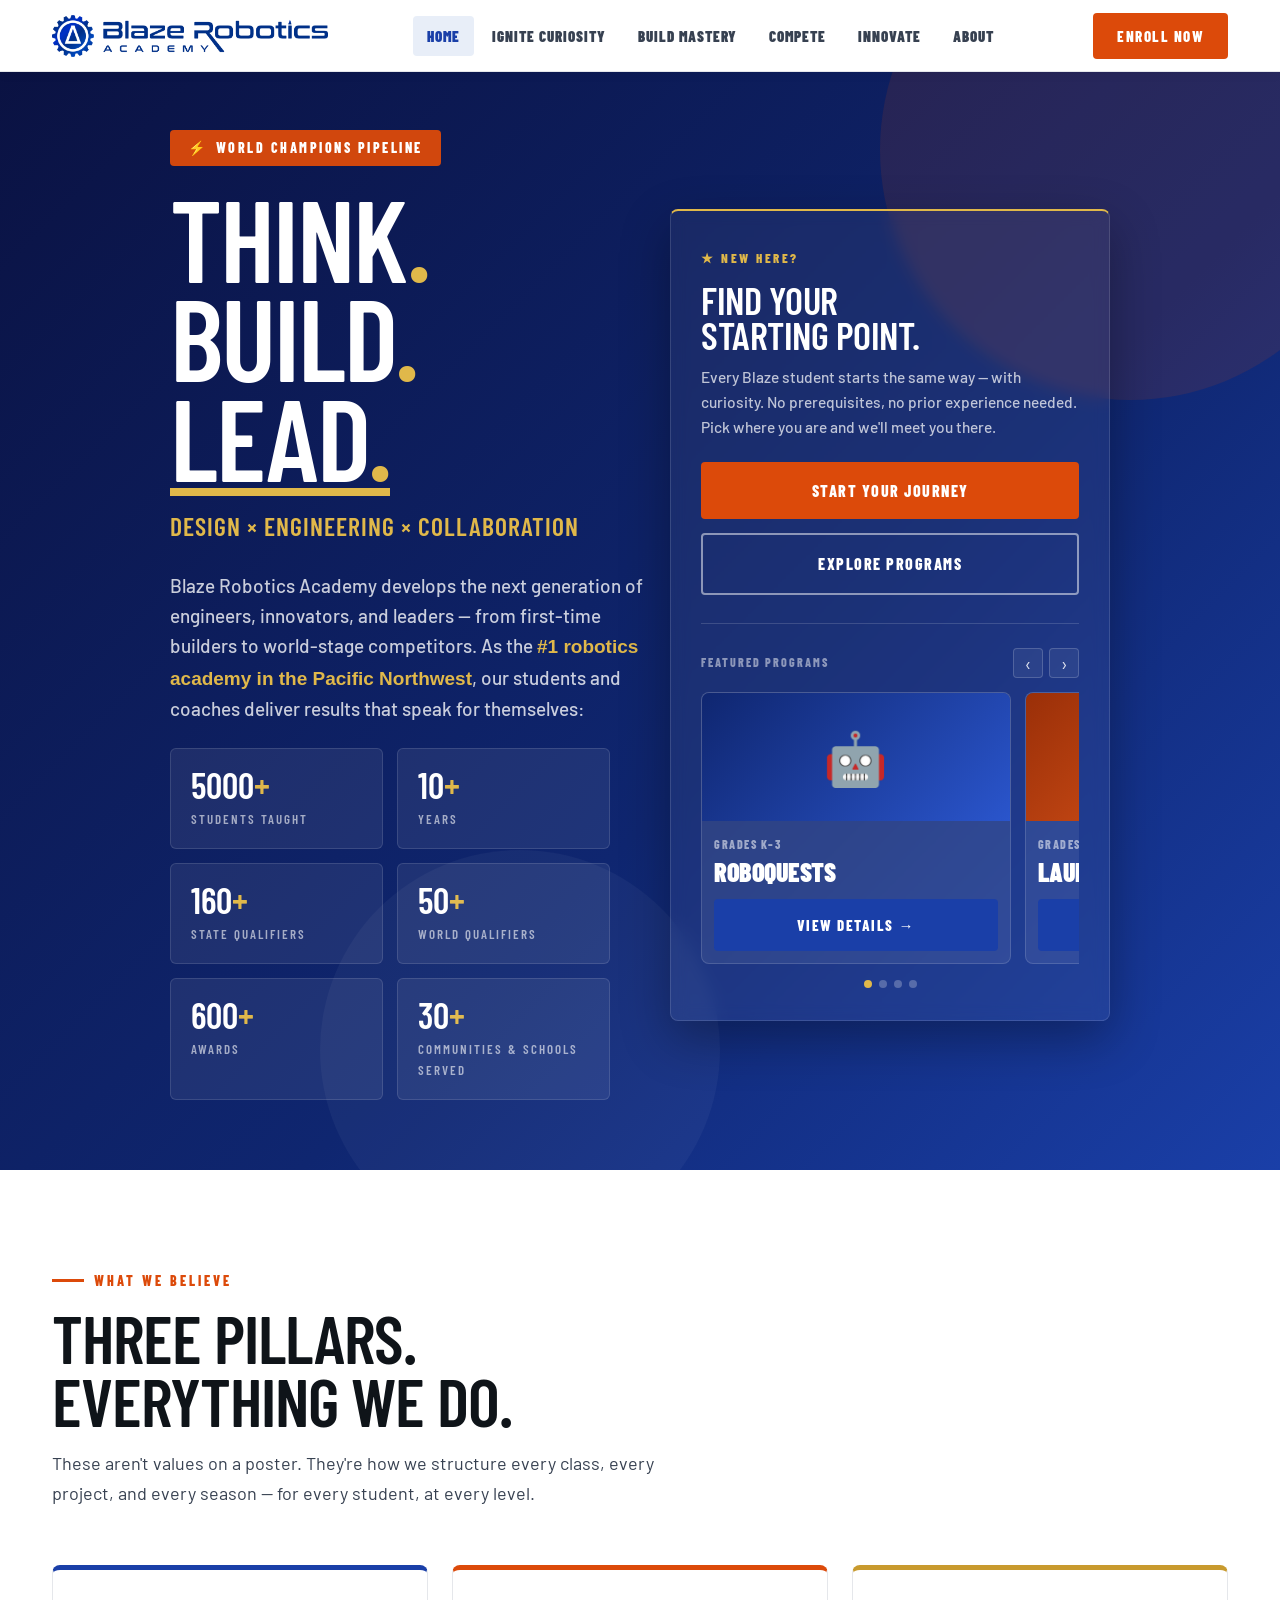
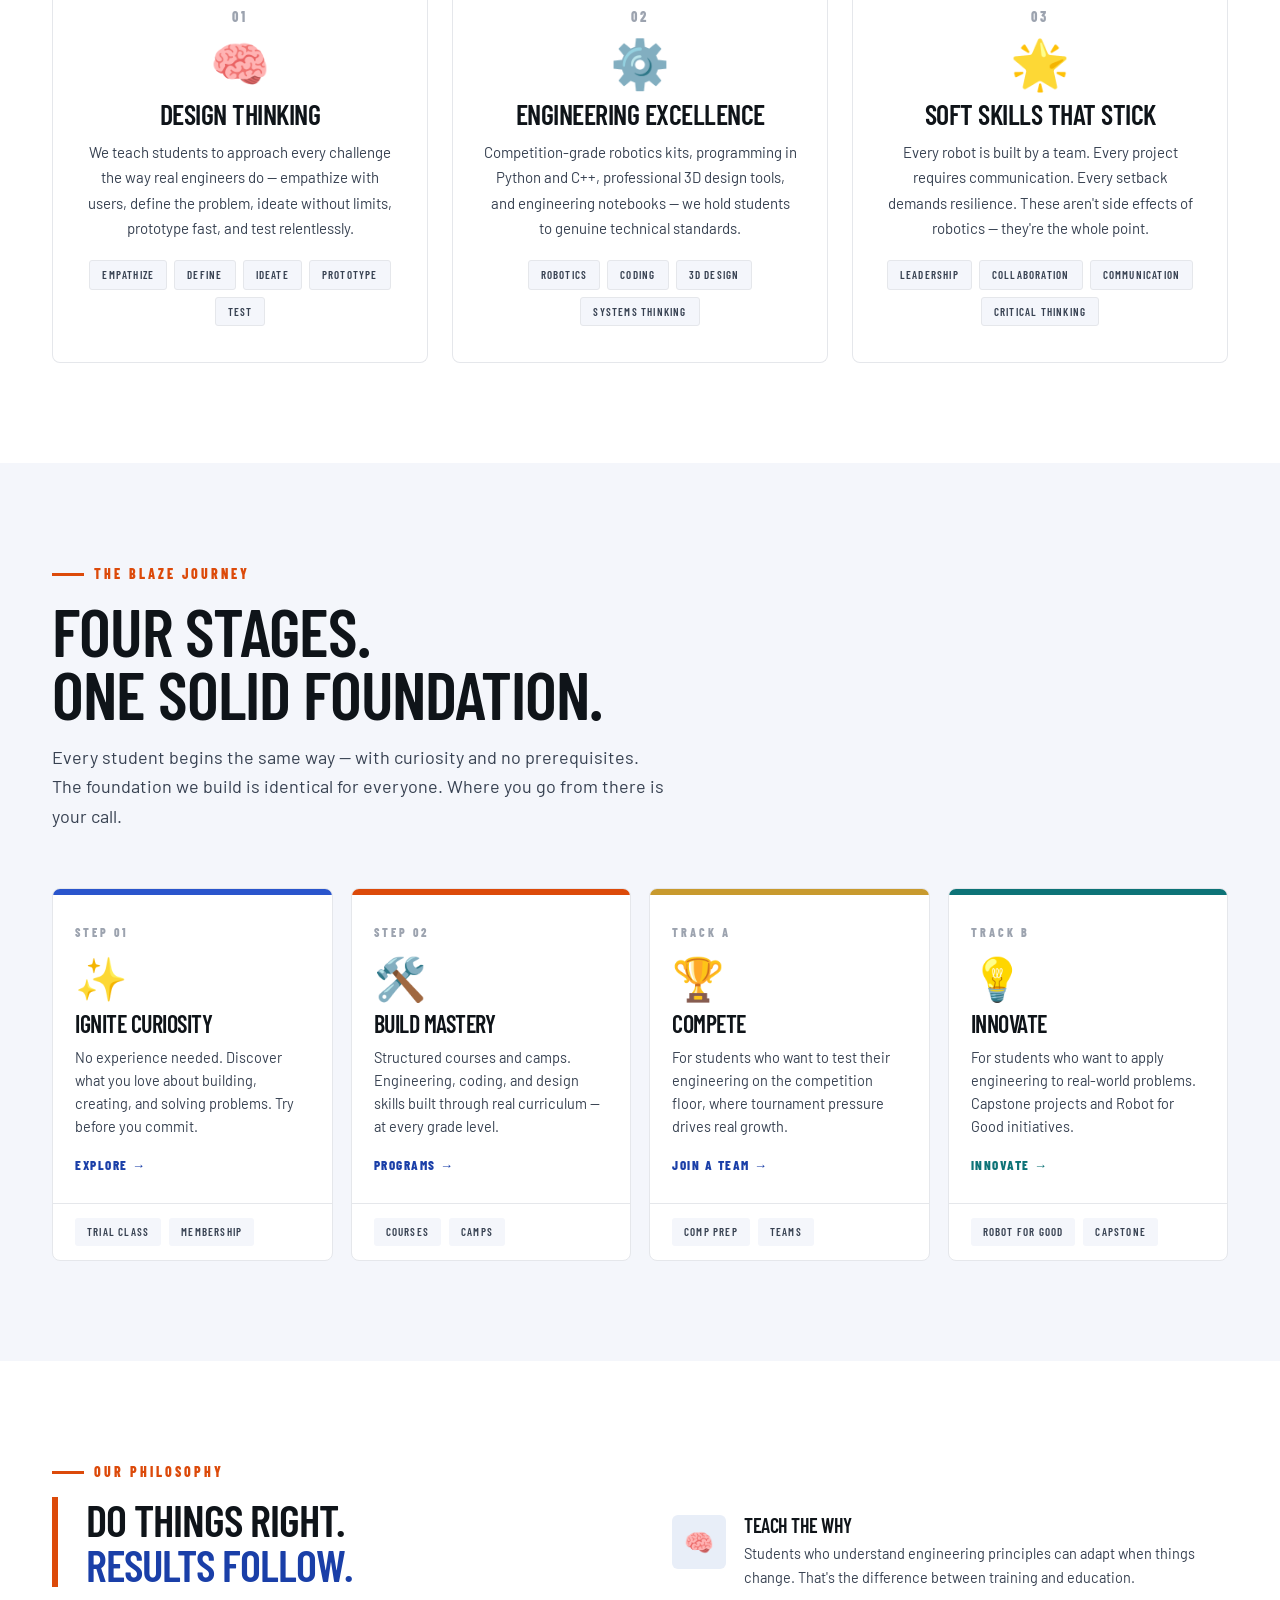
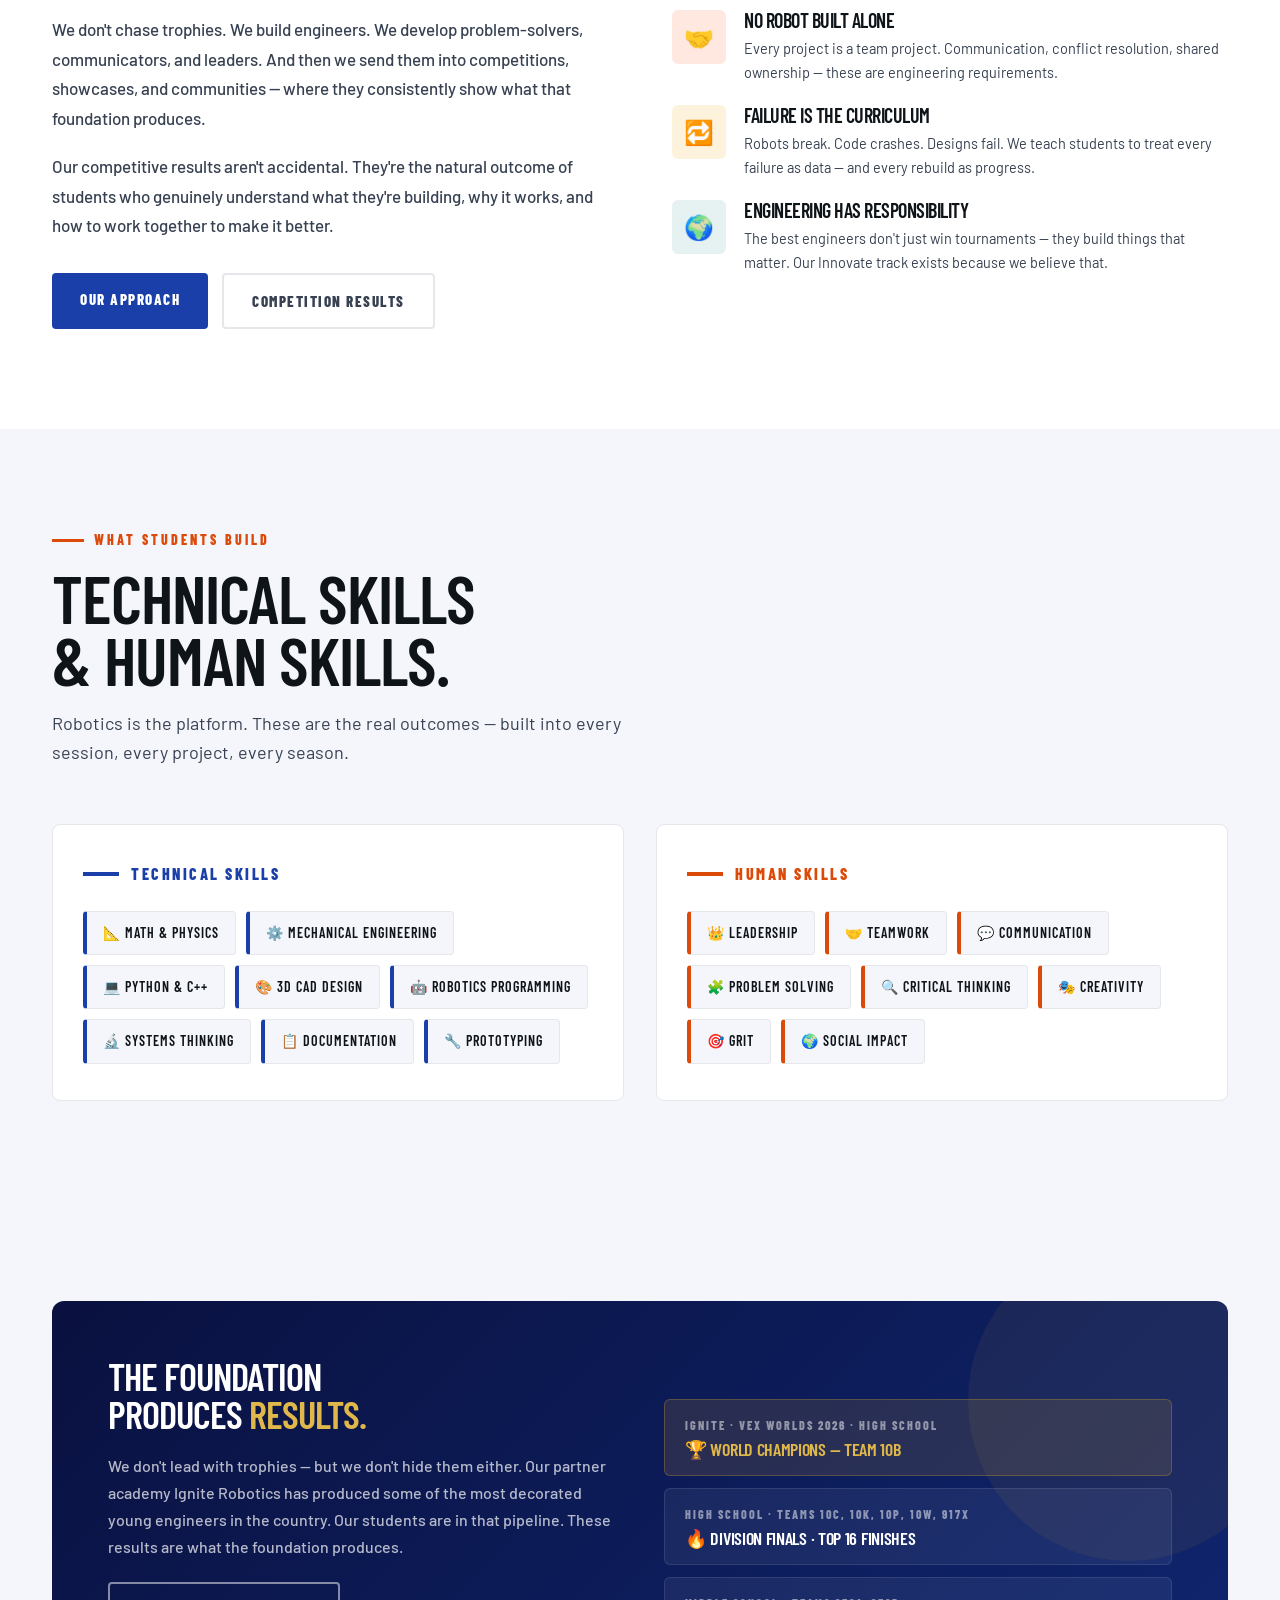
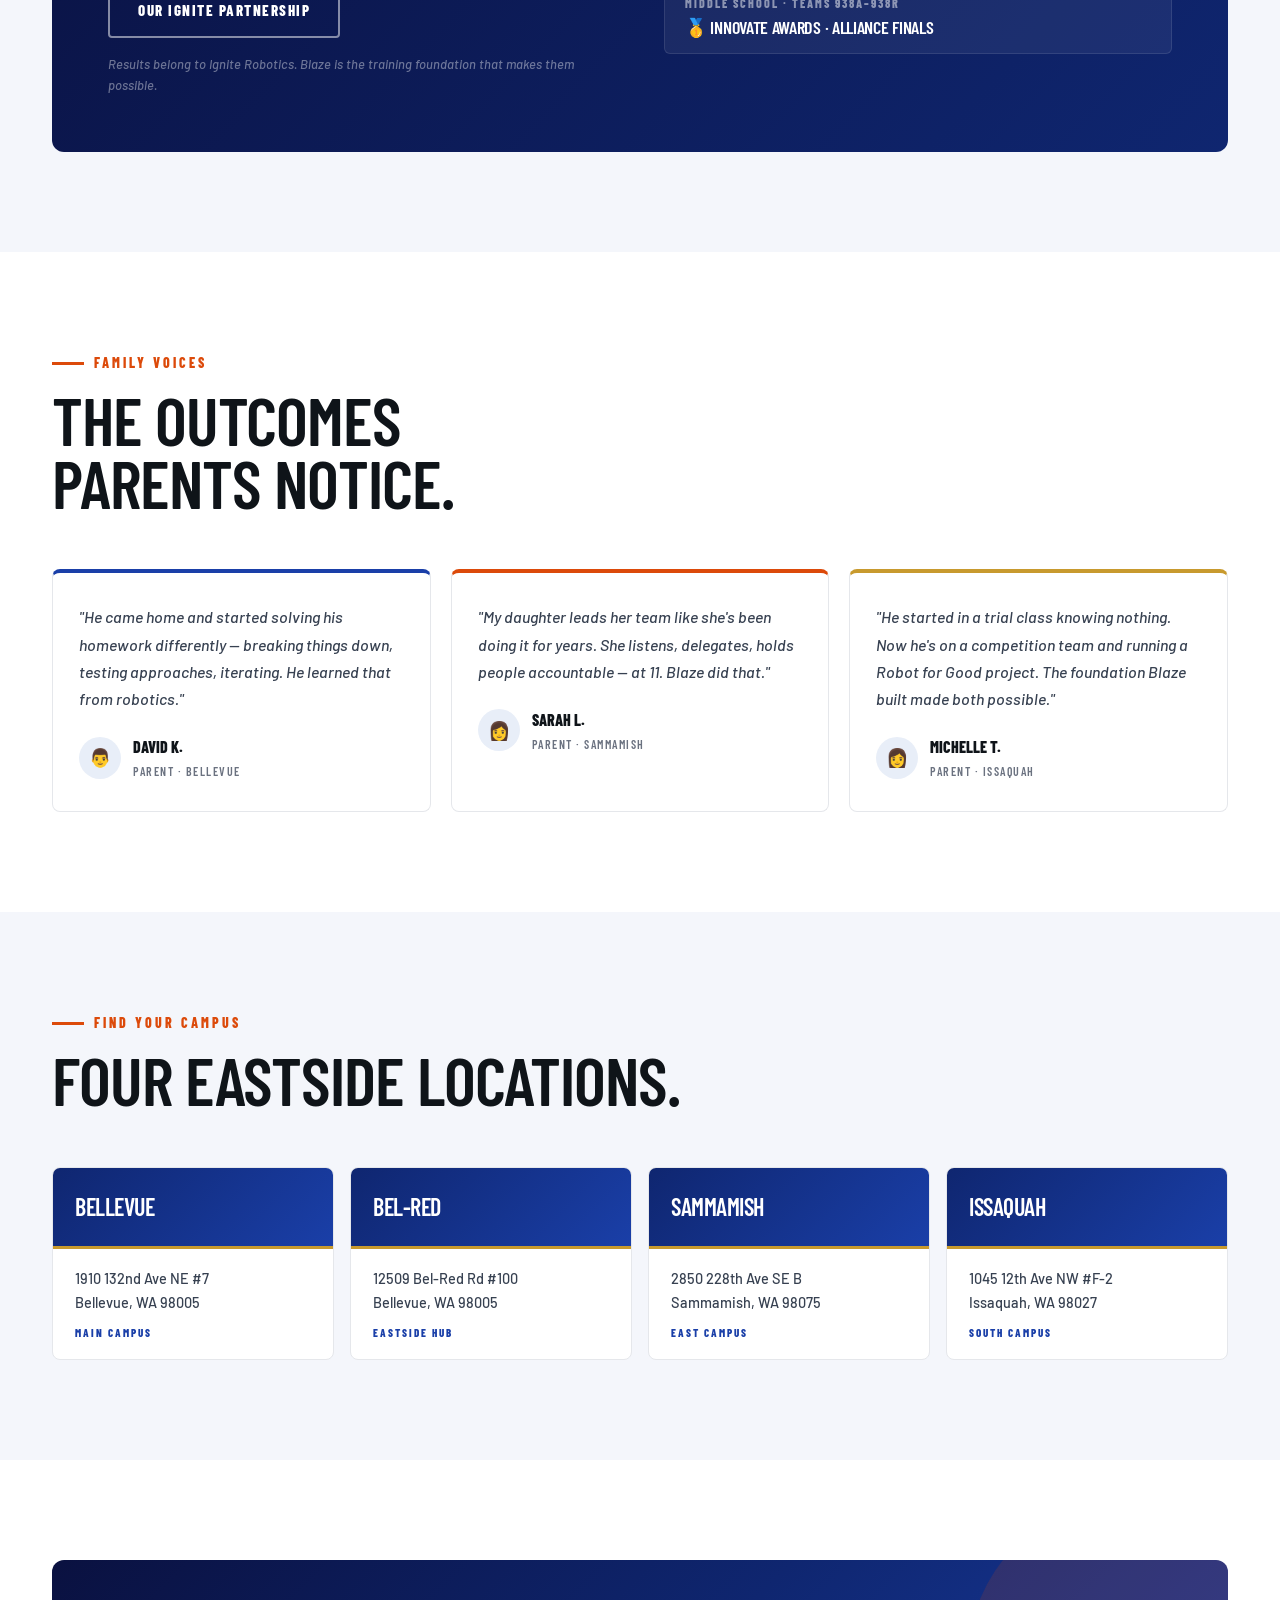
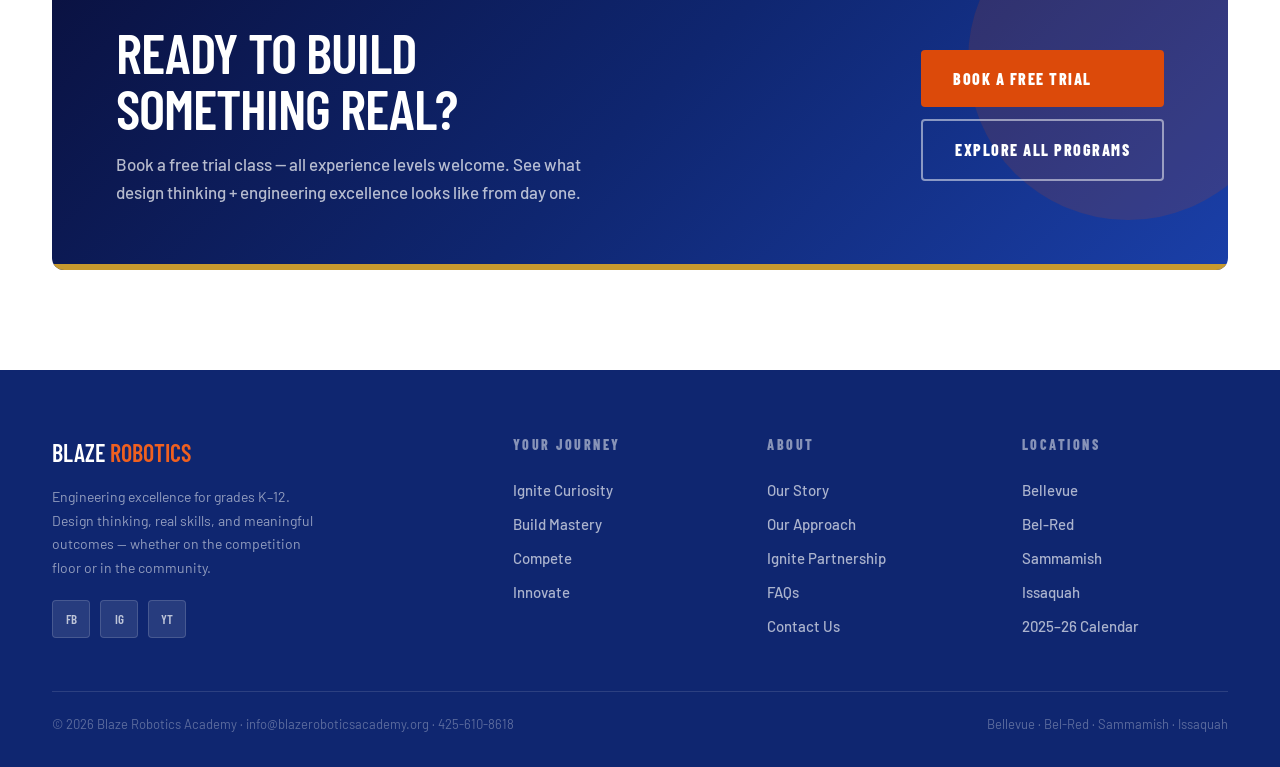
==== commit fa4b21ef: "hero stats & paragraph update" ====
--- a/index.html
+++ b/index.html
@@ -42,6 +42,7 @@
   color:var(--gold-lt);letter-spacing:1px;margin-bottom:24px;text-transform:uppercase;}
 .hero-sub{font-size:19px;color:rgba(255,255,255,.78);line-height:1.6;
   max-width:480px;margin-bottom:24px;font-weight:500;}
+.hero-sub .hl{color:var(--gold-lt);font-weight:700;}
 .hero-acts{display:grid;grid-template-columns:1fr 1fr;gap:14px;max-width:440px;}
 .hero-acts .btn{display:flex;align-items:center;justify-content:center;text-align:center;}
 
@@ -73,13 +74,15 @@
   font-family:var(--display);font-size:20px;line-height:1;color:rgba(255,255,255,.85);cursor:pointer;
   display:flex;align-items:center;justify-content:center;transition:all .15s;}
 .fp-btn:hover{background:rgba(255,255,255,.14);border-color:rgba(255,255,255,.4);color:white;}
-.fp-viewport{overflow:hidden;}
-/* touch-action isn't inherited — set pan-y on the viewport AND every descendant so a
-   horizontal swipe is always handed to JS no matter which card/element the finger lands on
-   (otherwise the browser claims the gesture and cancels the drag mid-swipe on iOS). */
-.fp-viewport,.fp-viewport *{touch-action:pan-y;}
-.fp-track{display:flex;width:100%;gap:14px;transition:transform .35s ease;user-select:none;-webkit-user-select:none;}
-.fp-card{flex:0 0 82%;background:rgba(255,255,255,.08);border:1px solid rgba(255,255,255,.14);border-radius:8px;padding:12px;overflow:hidden;}
+/* Native horizontal scroll-snap carousel — reliable finger swipe on iOS Safari. Replaces
+   the old JS-transform approach, which on iOS mis-routed touches to the page (the swipe
+   only worked from the first card, because a translated/overflowing track confuses iOS
+   hit-testing). Native scrolling sidesteps all of that. */
+.fp-viewport{display:flex;gap:14px;overflow-x:auto;overflow-y:hidden;
+  scroll-snap-type:x mandatory;-webkit-overflow-scrolling:touch;scrollbar-width:none;}
+.fp-viewport::-webkit-scrollbar{display:none;}
+.fp-track{display:contents;}
+.fp-card{flex:0 0 82%;scroll-snap-align:start;background:rgba(255,255,255,.08);border:1px solid rgba(255,255,255,.14);border-radius:8px;padding:12px;overflow:hidden;}
 .fp-thumb{height:128px;display:flex;align-items:center;justify-content:center;font-size:52px;margin:-12px -12px 14px;}
 .fp-thumb.t1{background:linear-gradient(135deg,var(--blue-dk),var(--blue-md));}
 .fp-thumb.t2{background:linear-gradient(135deg,#9a2f08,var(--red-lt));}
@@ -270,12 +273,14 @@
     <div class="est-badge">World Champions Pipeline</div>
     <h1>Think<span class="dot">.</span><br>Build<span class="dot">.</span><br><span class="lined">Lead<span class="dot">.</span></span></h1>
     <div class="hero-tagline">Design × Engineering × Collaboration</div>
-    <p class="hero-sub">Blaze Robotics Academy develops the next generation of engineers, innovators, and leaders. From first-time builders to world-stage competitors — the foundation we build is the same.</p>
+    <p class="hero-sub">Blaze Robotics Academy develops the next generation of engineers, innovators, and leaders — from first-time builders to world-stage competitors. As the <strong class="hl">#1 robotics academy in the Pacific Northwest</strong>, our students and coaches deliver results that speak for themselves:</p>
     <div class="hstats">
-      <div class="hst"><div class="hst-n">K<em>–</em>12</div><div class="hst-l">All Grades</div></div>
-      <div class="hst"><div class="hst-n">100<em>%</em></div><div class="hst-l">Hands-On</div></div>
-      <div class="hst"><div class="hst-n">4</div><div class="hst-l">Locations</div></div>
-      <div class="hst"><div class="hst-n">20<em>+</em></div><div class="hst-l">Years Experience</div></div>
+      <div class="hst"><div class="hst-n">5000<em>+</em></div><div class="hst-l">Students Taught</div></div>
+      <div class="hst"><div class="hst-n">10<em>+</em></div><div class="hst-l">Years</div></div>
+      <div class="hst"><div class="hst-n">160<em>+</em></div><div class="hst-l">State Qualifiers</div></div>
+      <div class="hst"><div class="hst-n">50<em>+</em></div><div class="hst-l">World Qualifiers</div></div>
+      <div class="hst"><div class="hst-n">600<em>+</em></div><div class="hst-l">Awards</div></div>
+      <div class="hst"><div class="hst-n">30<em>+</em></div><div class="hst-l">Communities &amp; Schools Served</div></div>
     </div>
   </div>
   <div class="hero-right">
@@ -619,61 +624,32 @@
 <script src="js/main.js"></script>
 <script>
 (function(){
-  const track=document.querySelector('.fp-track');
-  if(track){
-    const cards=track.children;
+  // Native scroll-snap carousel: the finger swipe IS the browser's own horizontal scroll
+  // (rock-solid on iOS). JS only drives the arrows/dots/autoplay and keeps the active dot
+  // in sync with whatever card the user has scrolled to.
+  const vp=document.querySelector('.fp-viewport');
+  if(vp){
+    const cards=vp.querySelectorAll('.fp-card');
     const n=cards.length;
     const dots=Array.from(document.querySelectorAll('.fp-dot'));
     let idx=0,timer=null;
-    const gap=parseFloat(getComputedStyle(track).columnGap)||0;
-    const txFor=i=>{const cardW=cards[0].getBoundingClientRect().width;const step=cardW+gap;const trackW=cardW*n+gap*(n-1);const viewportW=track.parentElement.getBoundingClientRect().width;return Math.max(-i*step,viewportW-trackW);};
-    const go=i=>{idx=(i+n)%n;track.style.transform='translateX('+txFor(idx)+'px)';dots.forEach((d,k)=>d.classList.toggle('on',k===idx));};
+    const step=()=>cards[0].getBoundingClientRect().width+(parseFloat(getComputedStyle(vp).columnGap)||0);
+    const maxLeft=()=>vp.scrollWidth-vp.clientWidth;
+    const setDots=i=>dots.forEach((d,k)=>d.classList.toggle('on',k===i));
+    const go=i=>{idx=(i+n)%n;vp.scrollTo({left:Math.min(idx*step(),maxLeft()),behavior:'smooth'});setDots(idx);};
     const stop=()=>{if(timer){clearInterval(timer);timer=null;}};
     const start=()=>{stop();timer=setInterval(()=>go(idx+1),4500);};
     document.querySelectorAll('.fp-btn').forEach(b=>b.addEventListener('click',()=>{go(idx+parseInt(b.dataset.dir,10));start();}));
     dots.forEach(d=>d.addEventListener('click',()=>{go(parseInt(d.dataset.i,10));start();}));
+    // keep the active dot synced to the card the user swiped to (debounced)
+    let sct;
+    vp.addEventListener('scroll',()=>{clearTimeout(sct);sct=setTimeout(()=>{const i=Math.max(0,Math.min(n-1,Math.round(vp.scrollLeft/step())));if(i!==idx){idx=i;setDots(idx);}},90);},{passive:true});
+    // pause autoplay while interacting (hover on desktop, touch on mobile)
     const feat=document.querySelector('.hero-cta-feat');
     if(feat){feat.addEventListener('mouseenter',stop);feat.addEventListener('mouseleave',start);}
-    // --- finger swipe (Touch Events — reliable on iOS Safari / Android) ---
-    // Note: we deliberately do NOT add a click-suppressing handler. Calling
-    // preventDefault() on a horizontal touchmove already stops the browser from
-    // synthesizing a click for that gesture, so a swipe never fires a card's link —
-    // while a plain tap (which never reaches that preventDefault) clicks normally.
-    let sx=0,sy=0,st=0,dragging=false,decided=false,horiz=false,baseTx=0;
-    track.addEventListener('touchstart',e=>{
-      if(e.touches.length!==1)return;                     // ignore pinch/multi-touch
-      const t=e.touches[0];
-      sx=t.clientX;sy=t.clientY;st=Date.now();baseTx=txFor(idx);
-      dragging=true;decided=false;horiz=false;
-      stop();
-    },{passive:true});
-    track.addEventListener('touchmove',e=>{
-      if(!dragging)return;
-      const t=e.touches[0];
-      const dx=t.clientX-sx,dy=t.clientY-sy;
-      if(!decided){
-        if(Math.abs(dx)>8||Math.abs(dy)>8){decided=true;horiz=Math.abs(dx)>Math.abs(dy);if(horiz)track.style.transition='none';}
-        else return;
-      }
-      if(horiz){e.preventDefault();track.style.transform='translateX('+(baseTx+dx)+'px)';}
-      // vertical: do nothing → the page scrolls normally (touch-action:pan-y)
-    },{passive:false});
-    const endTouch=e=>{
-      if(!dragging)return;
-      dragging=false;track.style.transition='';
-      const dx=(e.changedTouches&&e.changedTouches[0])?e.changedTouches[0].clientX-sx:0;
-      const dt=Math.max(1,Date.now()-st);
-      const v=dx/dt;                                      // px/ms; negative = leftward
-      const thresh=Math.max(35,cards[0].getBoundingClientRect().width*0.15);
-      const flick=Math.abs(dx)>12&&Math.abs(v)>0.3;       // quick short swipe still commits
-      if(horiz&&(dx<=-thresh||(flick&&dx<0)))go(idx+1);
-      else if(horiz&&(dx>=thresh||(flick&&dx>0)))go(idx-1);
-      else go(idx);                                       // not far/fast enough → snap back
-      start();
-    };
-    track.addEventListener('touchend',endTouch);
-    track.addEventListener('touchcancel',endTouch);
-    window.addEventListener('resize',()=>go(idx));
+    vp.addEventListener('touchstart',stop,{passive:true});
+    vp.addEventListener('touchend',start,{passive:true});
+    window.addEventListener('resize',()=>vp.scrollTo({left:Math.min(idx*step(),maxLeft())}));
     start();
   }
 })();
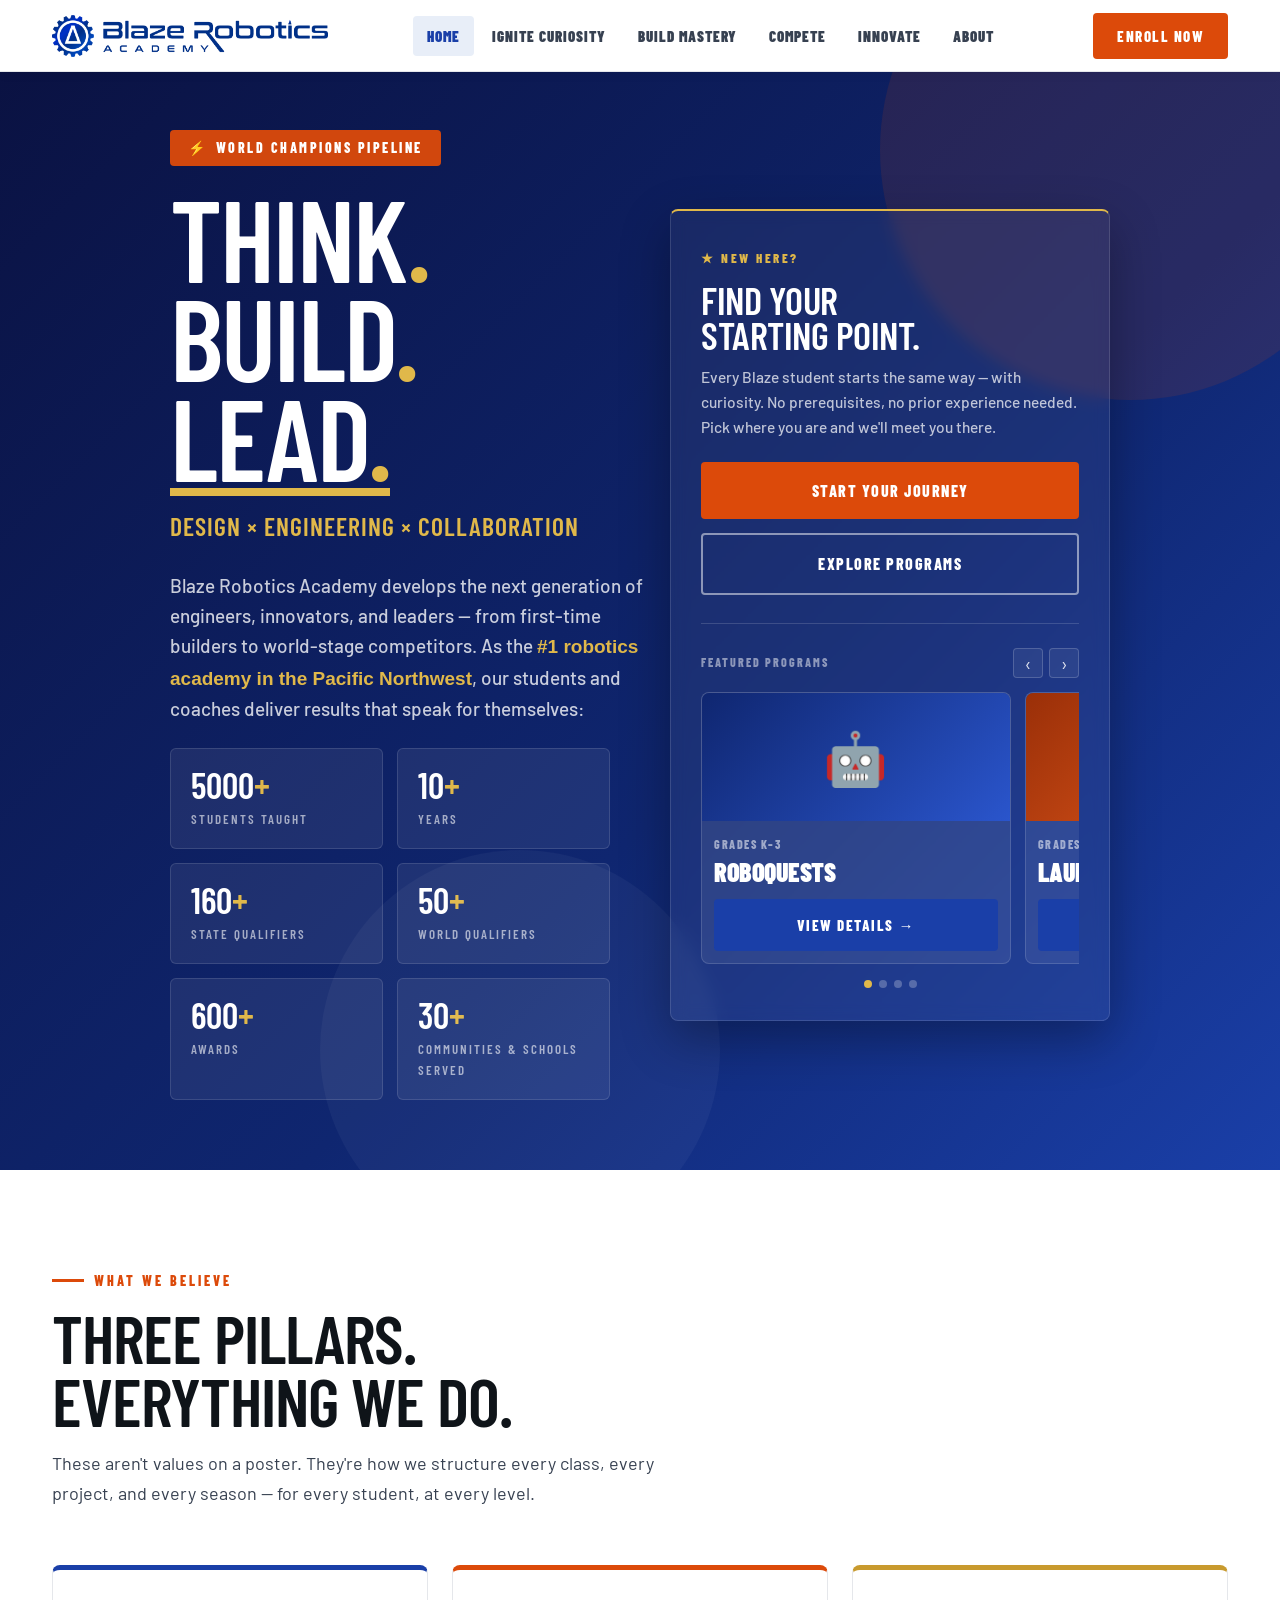
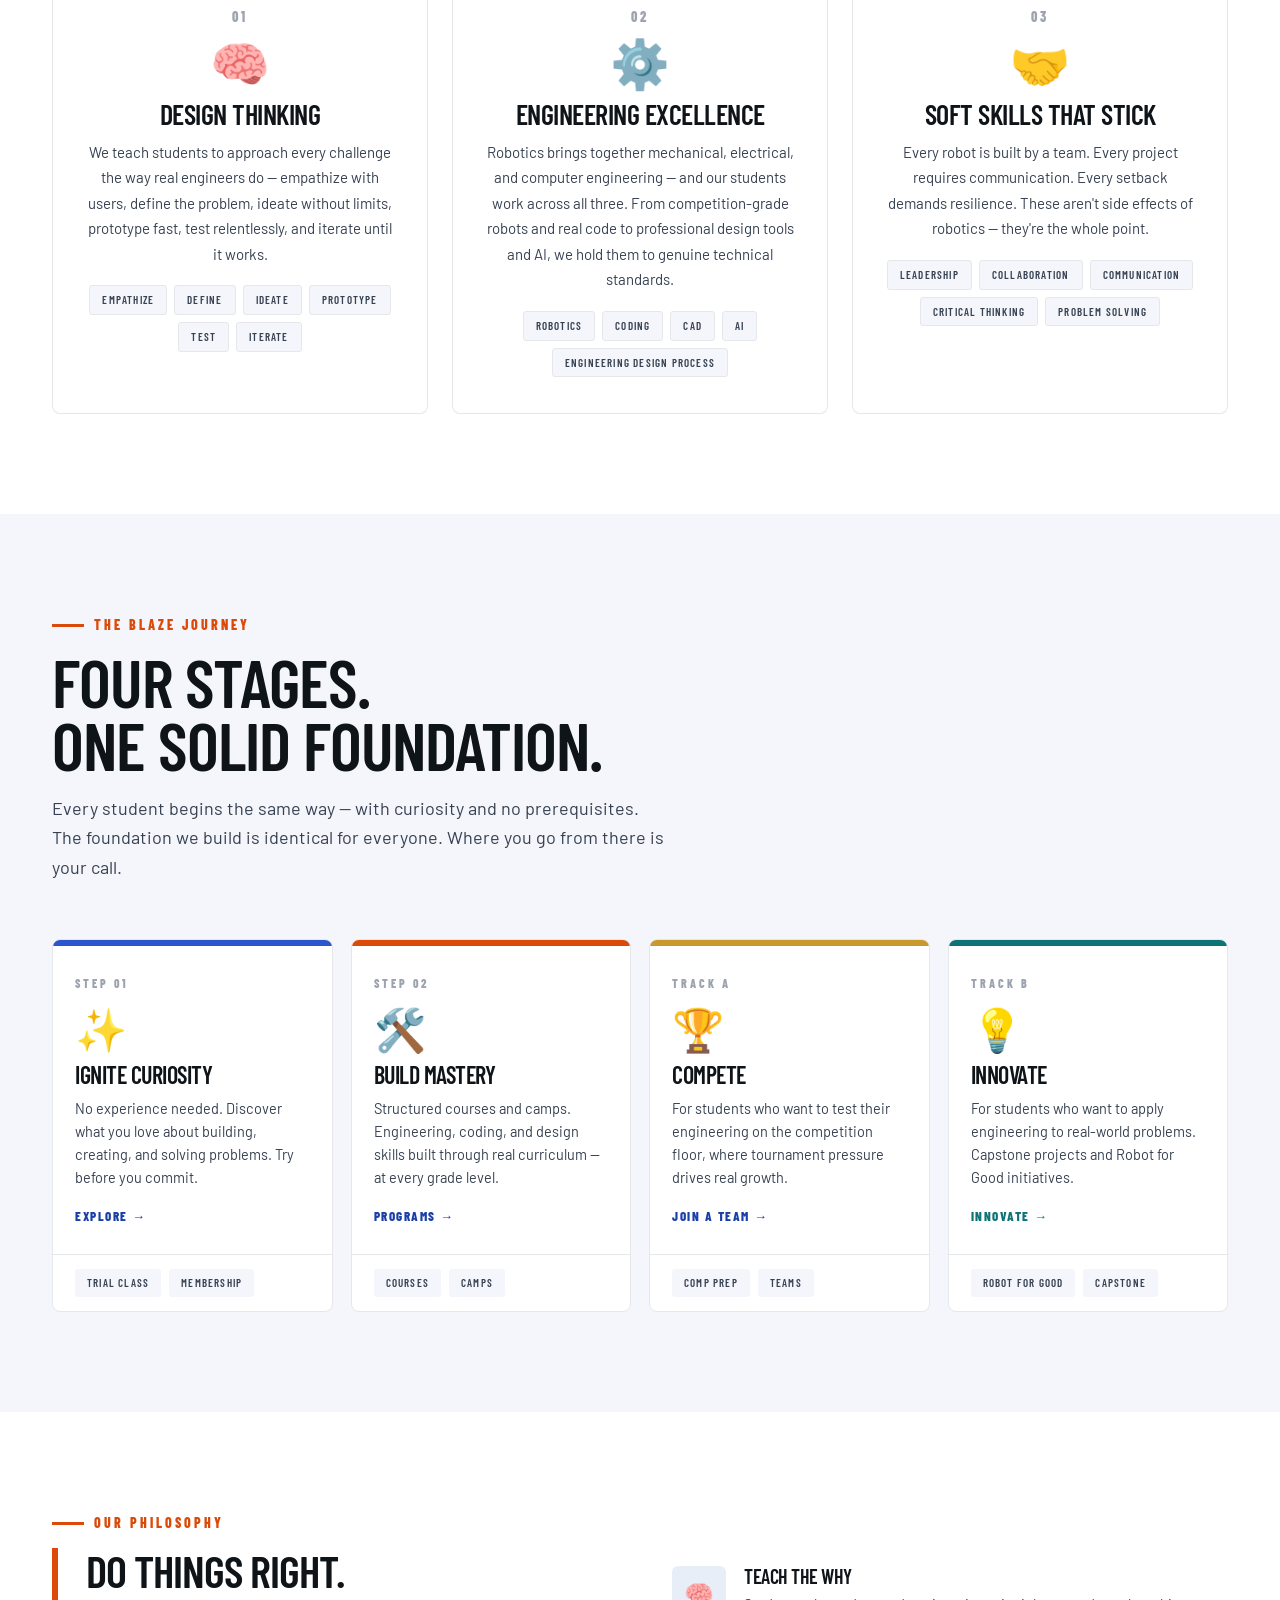
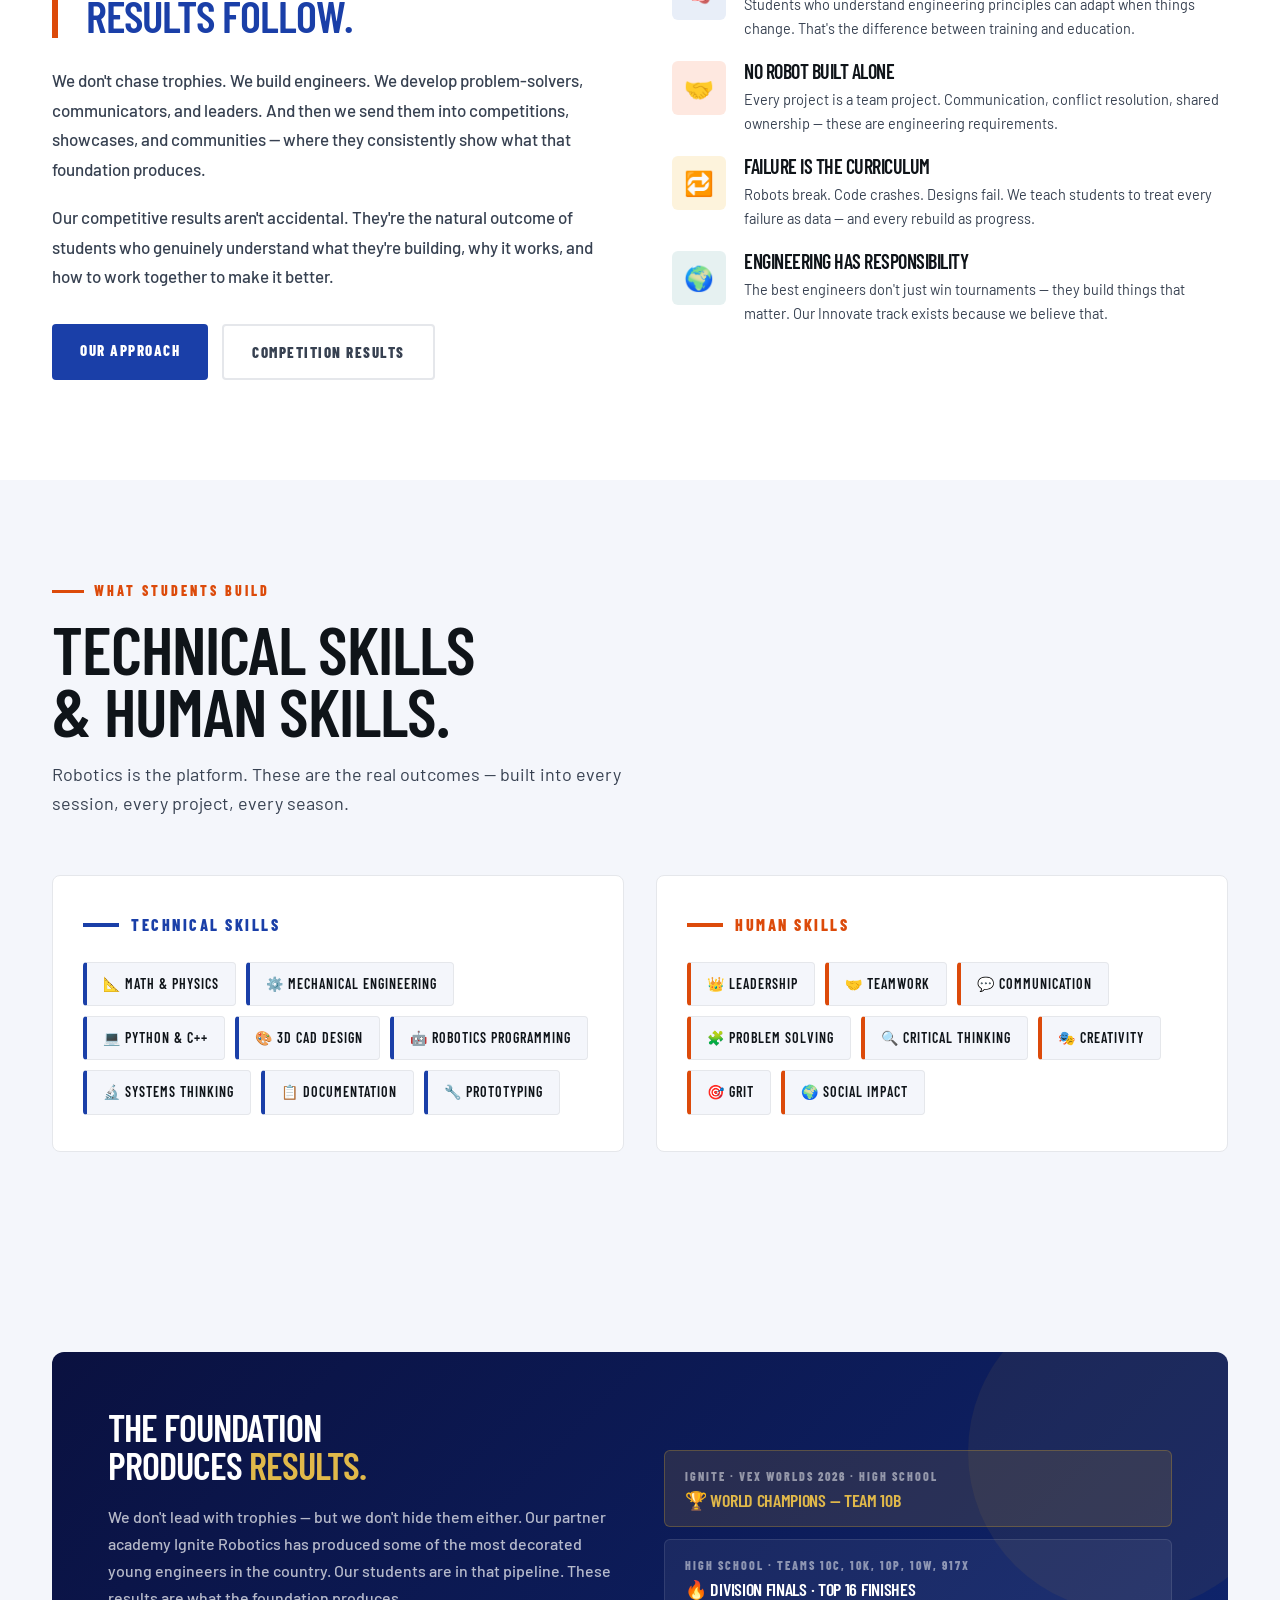
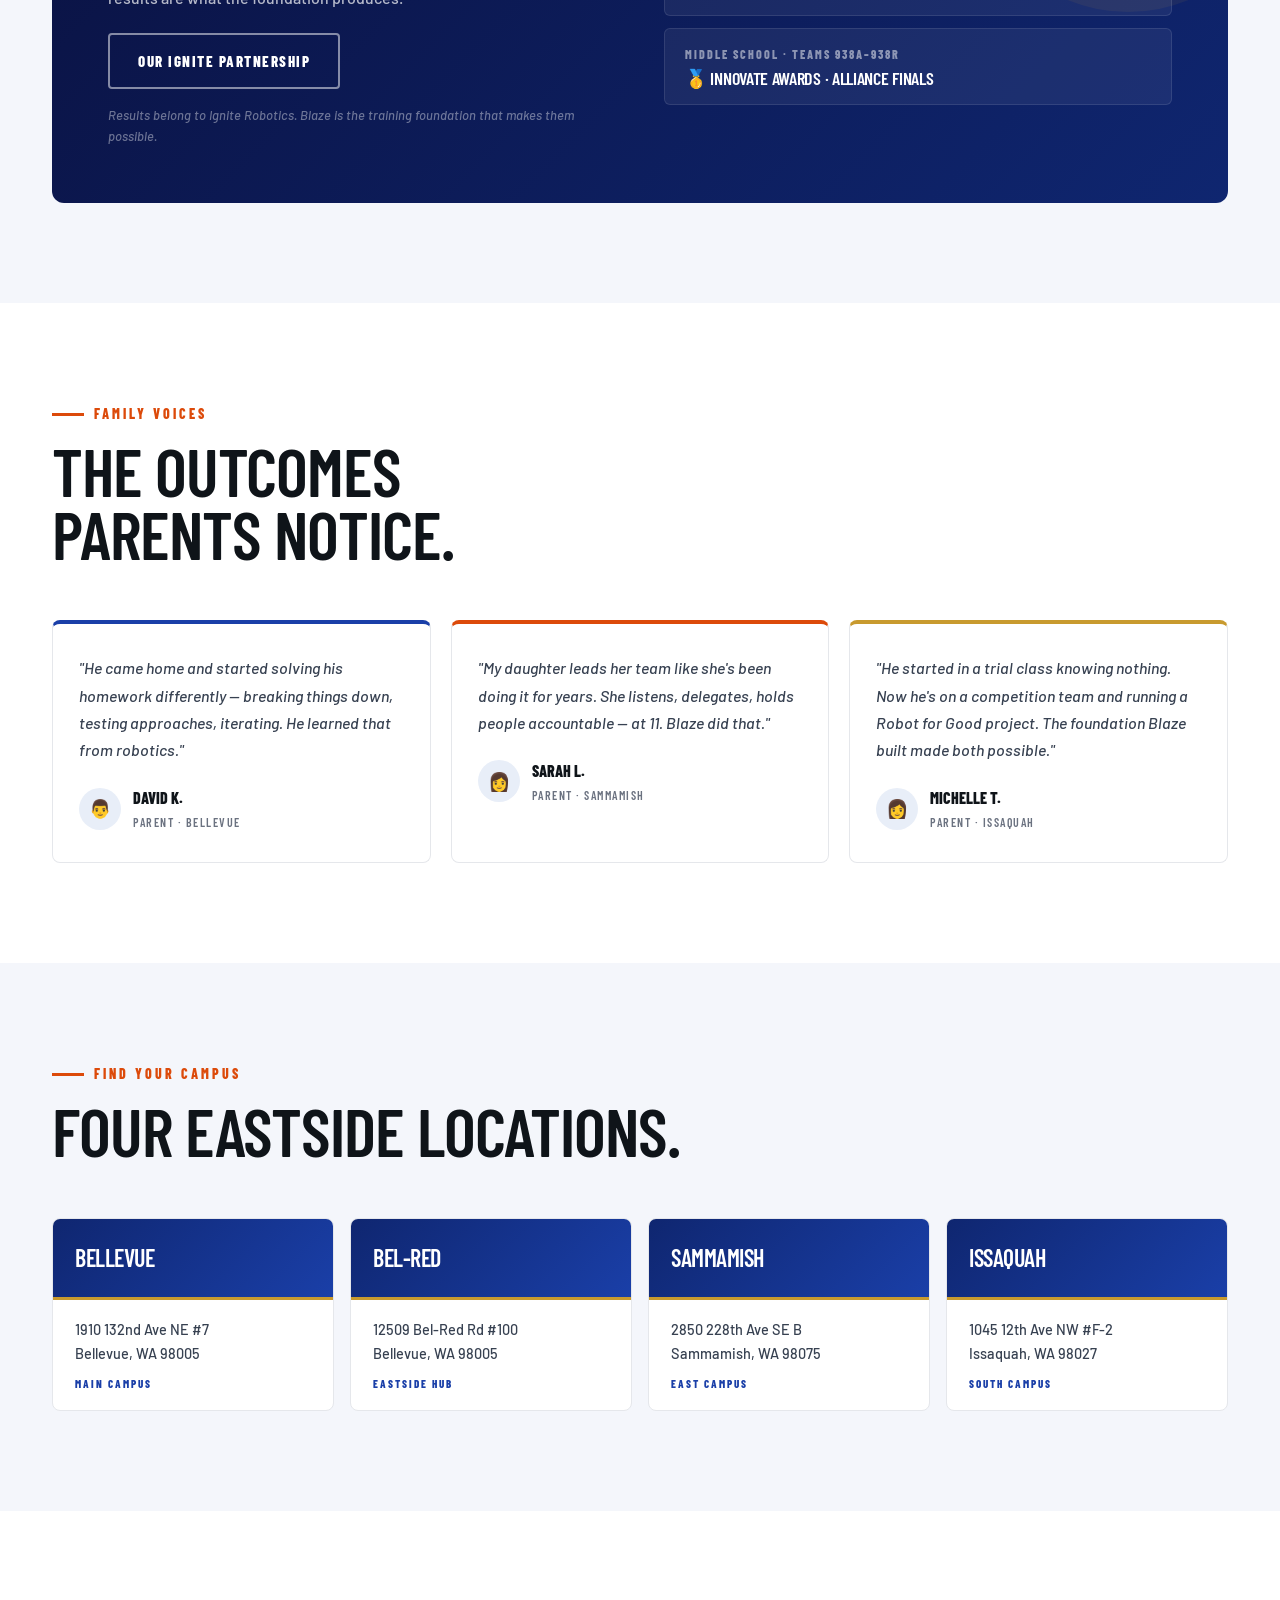
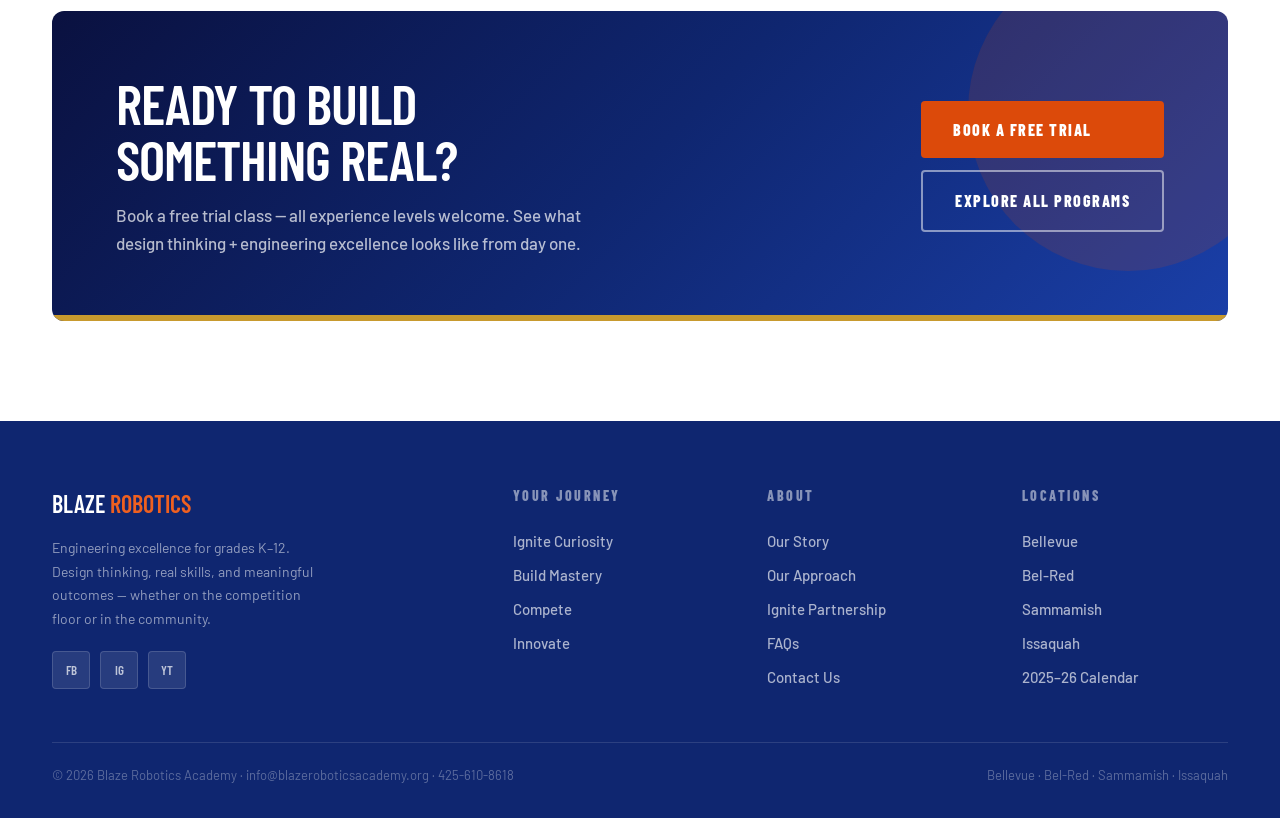
==== commit 8d5486f6: "pillars update" ====
--- a/index.html
+++ b/index.html
@@ -353,31 +353,33 @@
       <div class="pillar-num">01</div>
       <div class="pillar-icon">🧠</div>
       <div class="pillar-title">Design Thinking</div>
-      <div class="pillar-desc">We teach students to approach every challenge the way real engineers do — empathize with users, define the problem, ideate without limits, prototype fast, and test relentlessly.</div>
+      <div class="pillar-desc">We teach students to approach every challenge the way real engineers do — empathize with users, define the problem, ideate without limits, prototype fast, test relentlessly, and iterate until it works.</div>
       <div class="pillar-tags">
         <span class="ptag">Empathize</span><span class="ptag">Define</span>
         <span class="ptag">Ideate</span><span class="ptag">Prototype</span>
-        <span class="ptag">Test</span>
+        <span class="ptag">Test</span><span class="ptag">Iterate</span>
       </div>
     </div>
     <div class="pillar p2 rv d2">
       <div class="pillar-num">02</div>
       <div class="pillar-icon">⚙️</div>
       <div class="pillar-title">Engineering Excellence</div>
-      <div class="pillar-desc">Competition-grade robotics kits, programming in Python and C++, professional 3D design tools, and engineering notebooks — we hold students to genuine technical standards.</div>
+      <div class="pillar-desc">Robotics brings together mechanical, electrical, and computer engineering — and our students work across all three. From competition-grade robots and real code to professional design tools and AI, we hold them to genuine technical standards.</div>
       <div class="pillar-tags">
         <span class="ptag">Robotics</span><span class="ptag">Coding</span>
-        <span class="ptag">3D Design</span><span class="ptag">Systems Thinking</span>
+        <span class="ptag">CAD</span><span class="ptag">AI</span>
+        <span class="ptag">Engineering Design Process</span>
       </div>
     </div>
     <div class="pillar p3 rv d3">
       <div class="pillar-num">03</div>
-      <div class="pillar-icon">🌟</div>
+      <div class="pillar-icon">🤝</div>
       <div class="pillar-title">Soft Skills That Stick</div>
       <div class="pillar-desc">Every robot is built by a team. Every project requires communication. Every setback demands resilience. These aren't side effects of robotics — they're the whole point.</div>
       <div class="pillar-tags">
         <span class="ptag">Leadership</span><span class="ptag">Collaboration</span>
         <span class="ptag">Communication</span><span class="ptag">Critical Thinking</span>
+        <span class="ptag">Problem Solving</span>
       </div>
     </div>
   </div>
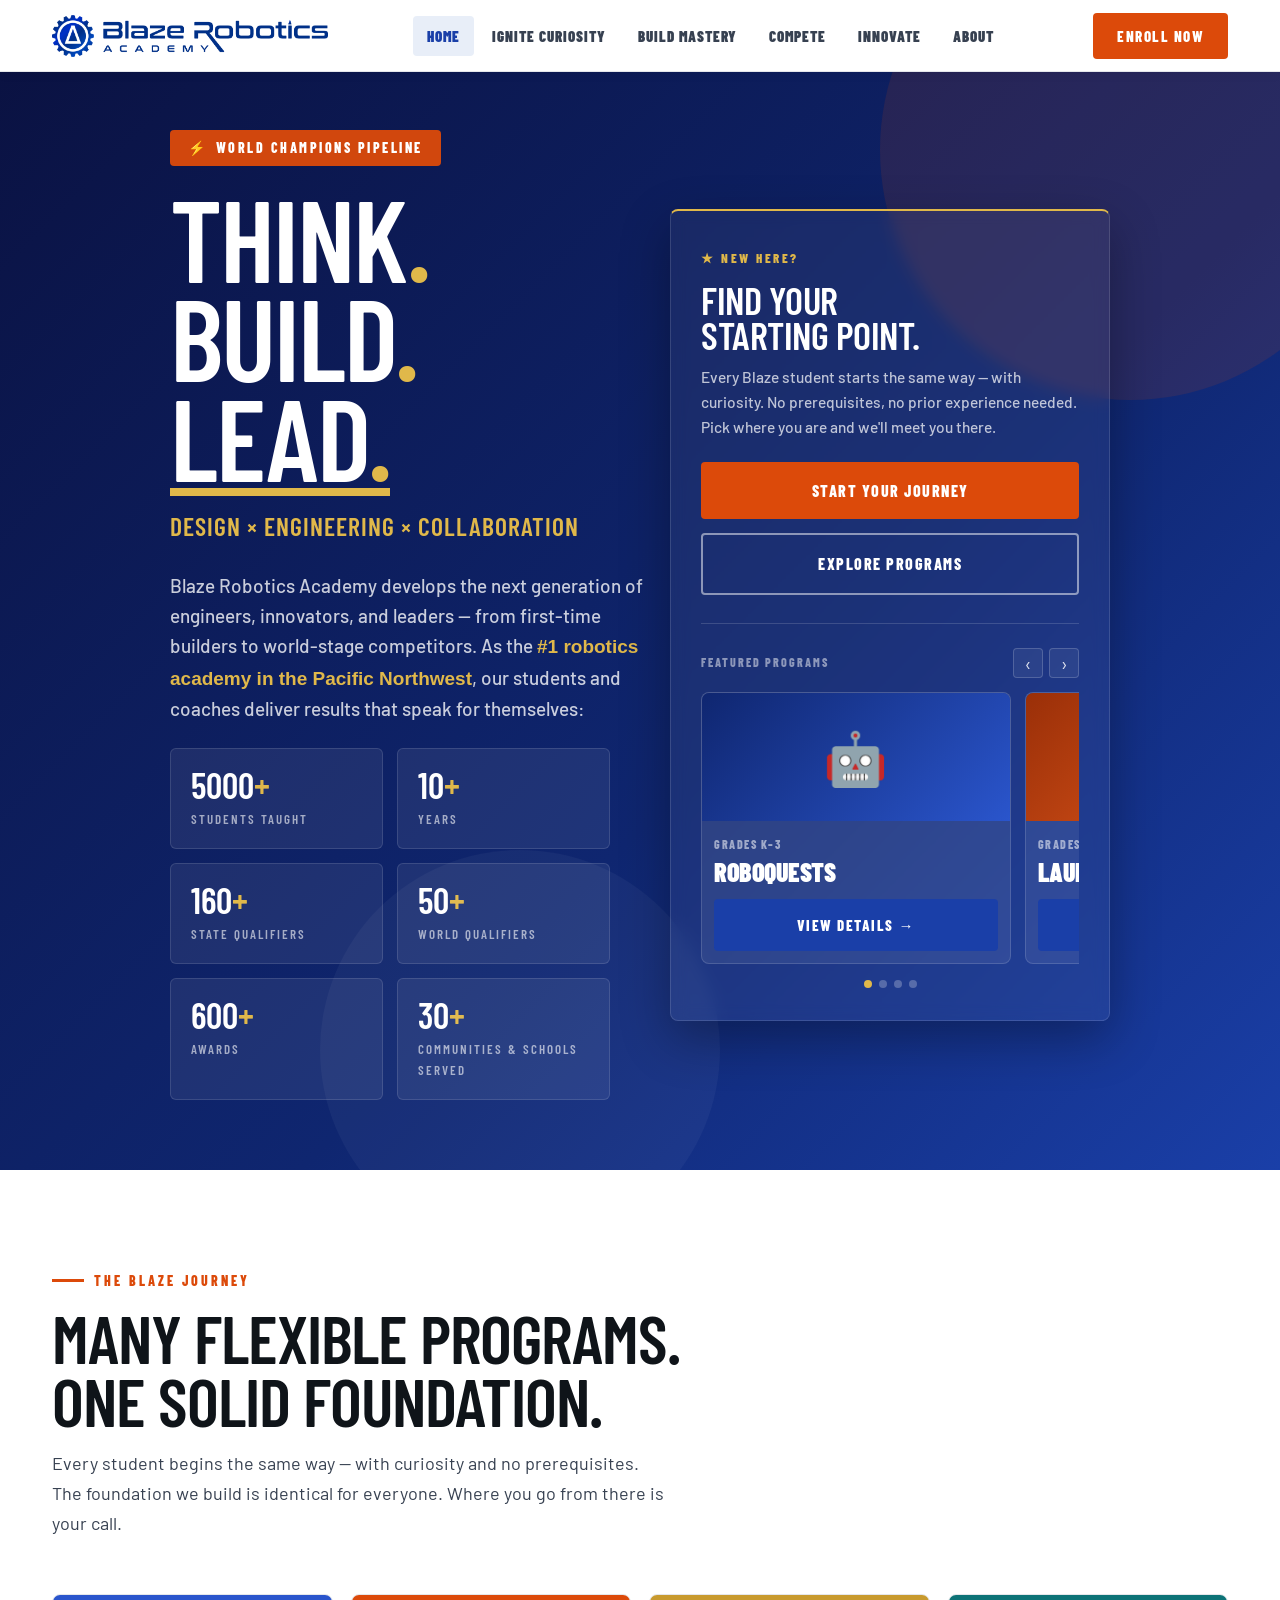
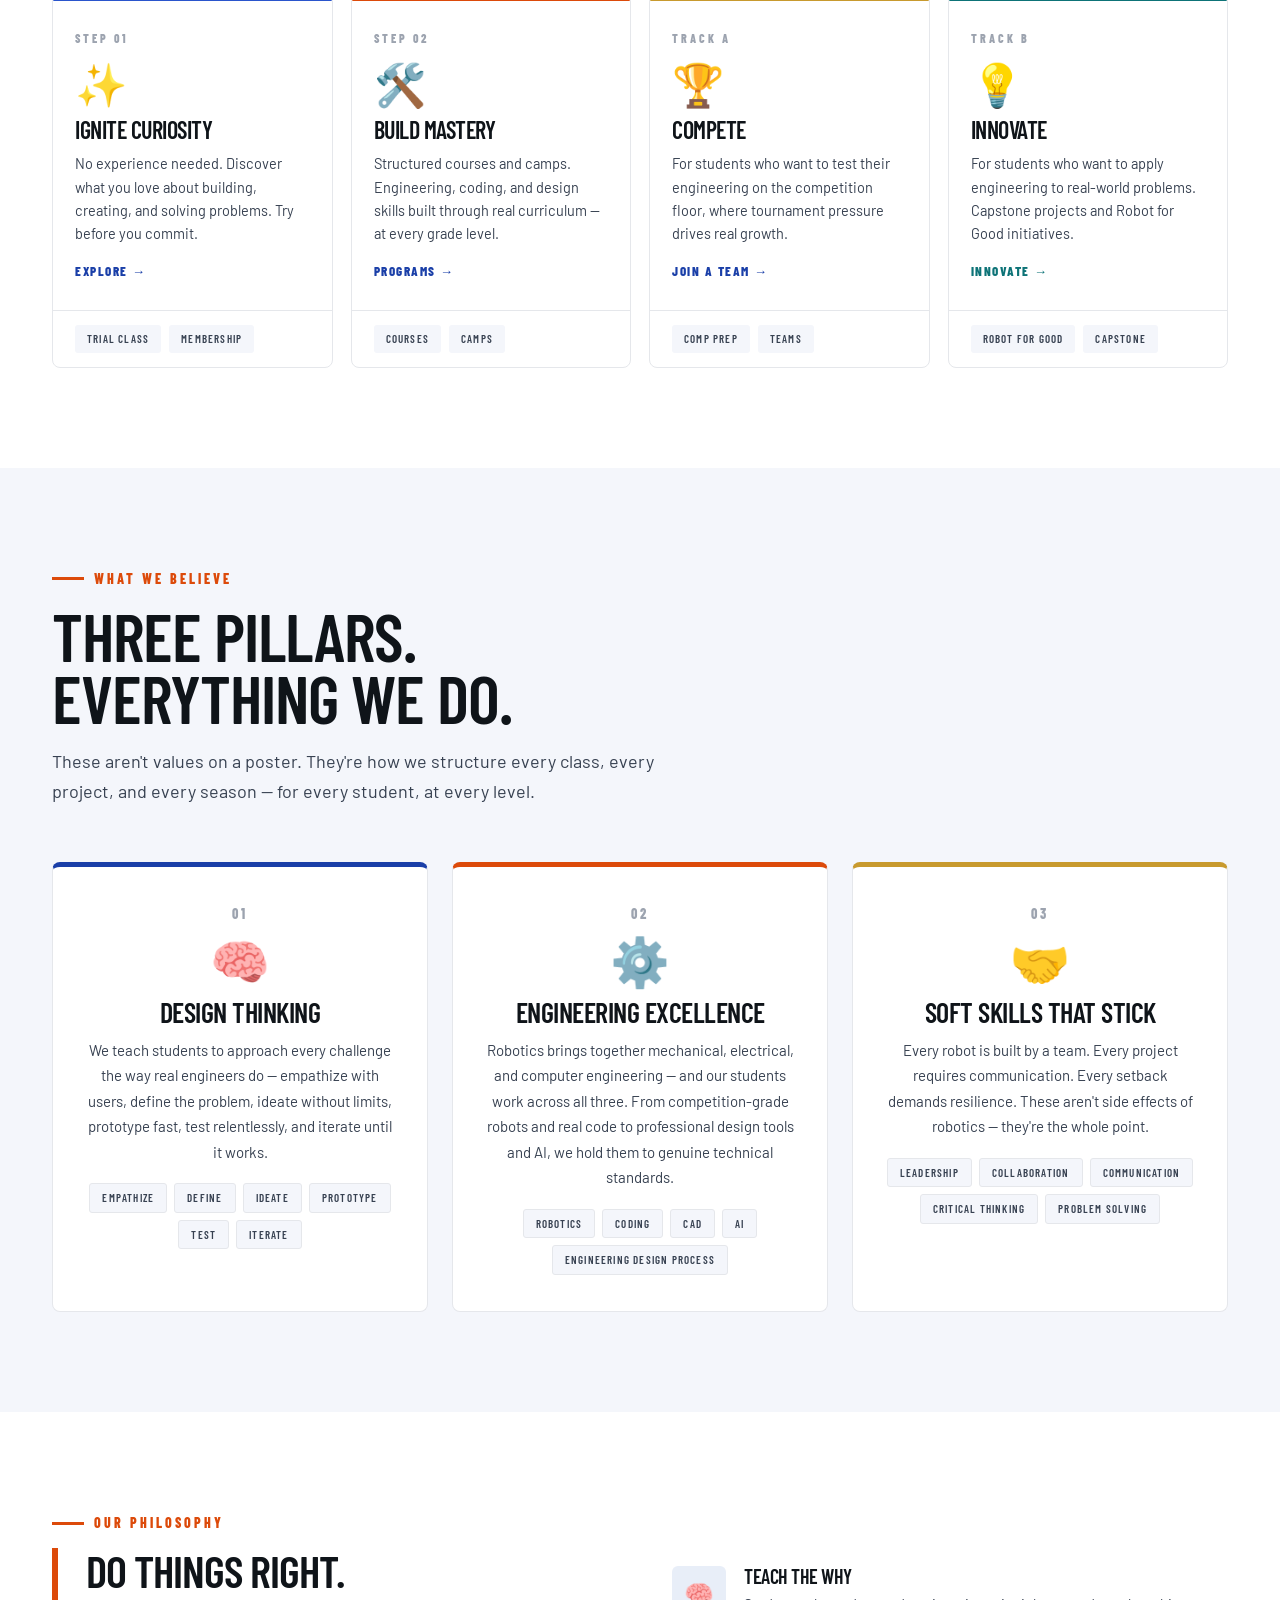
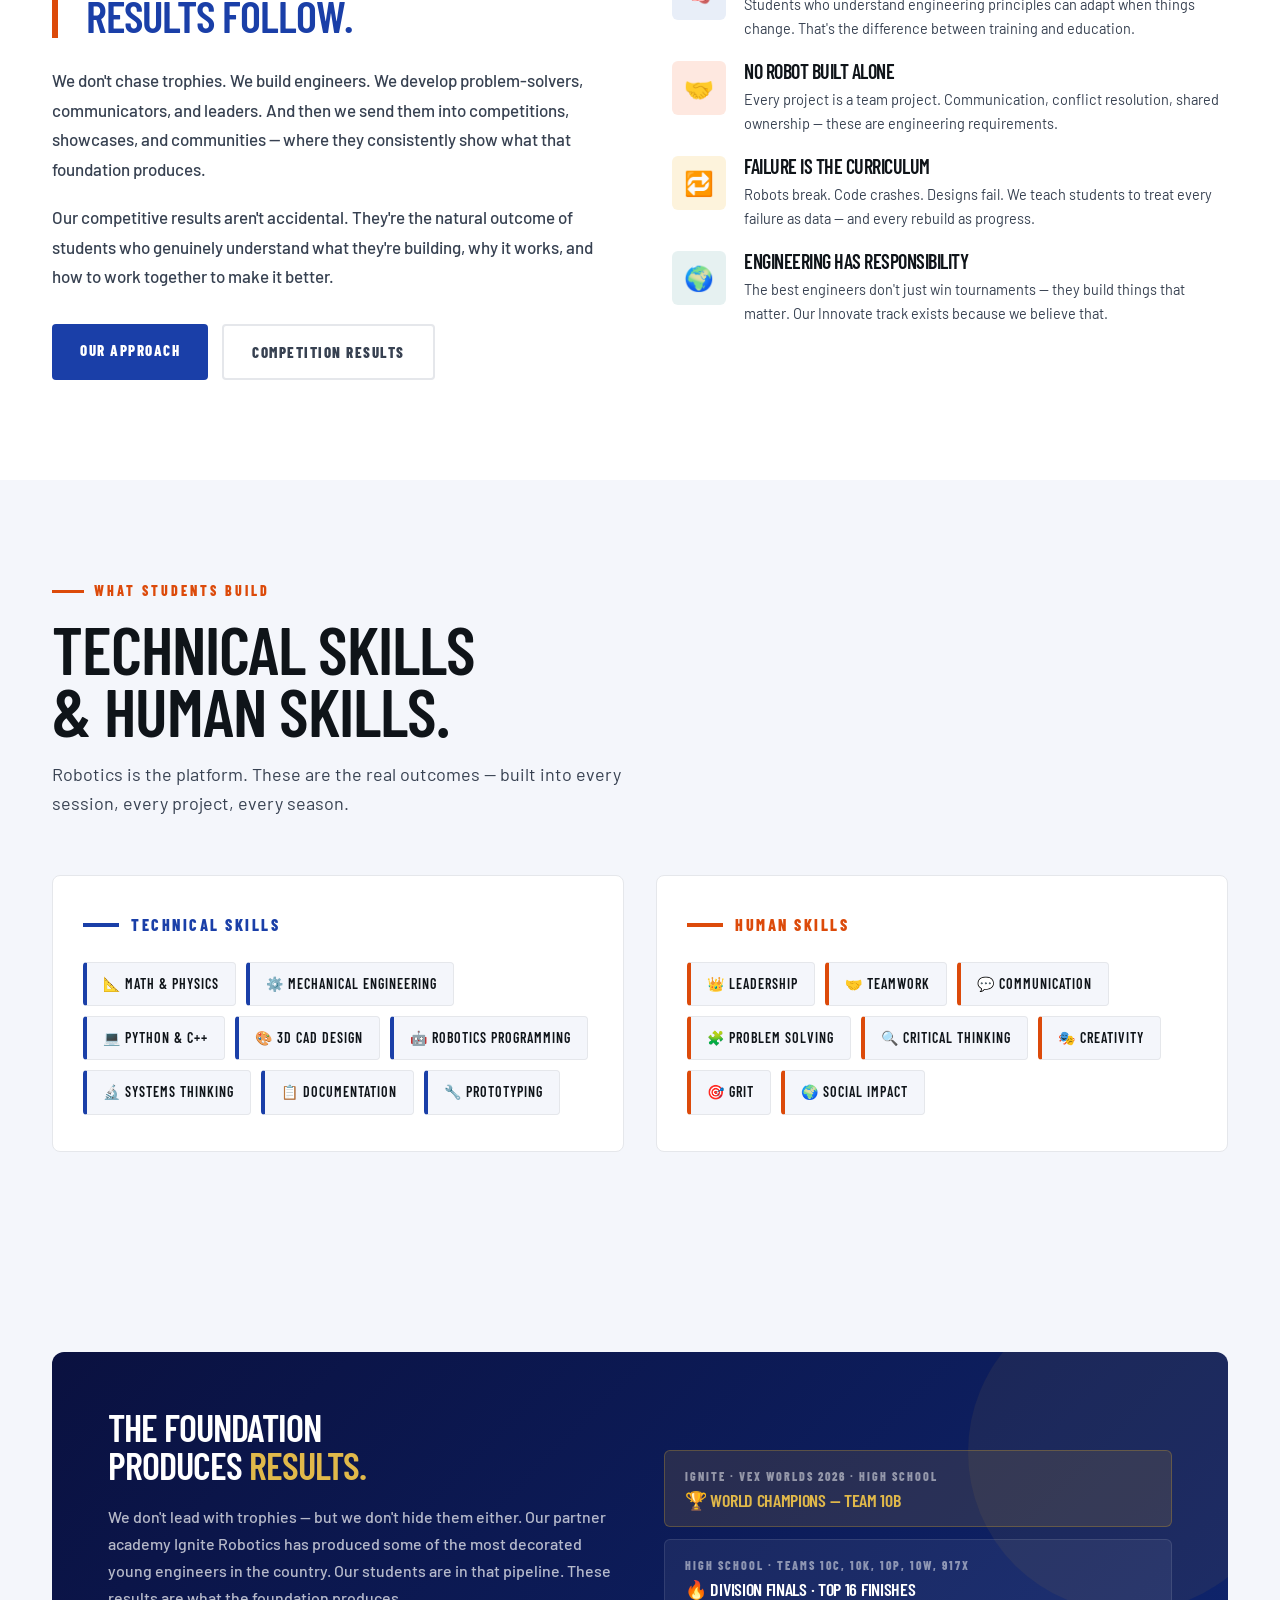
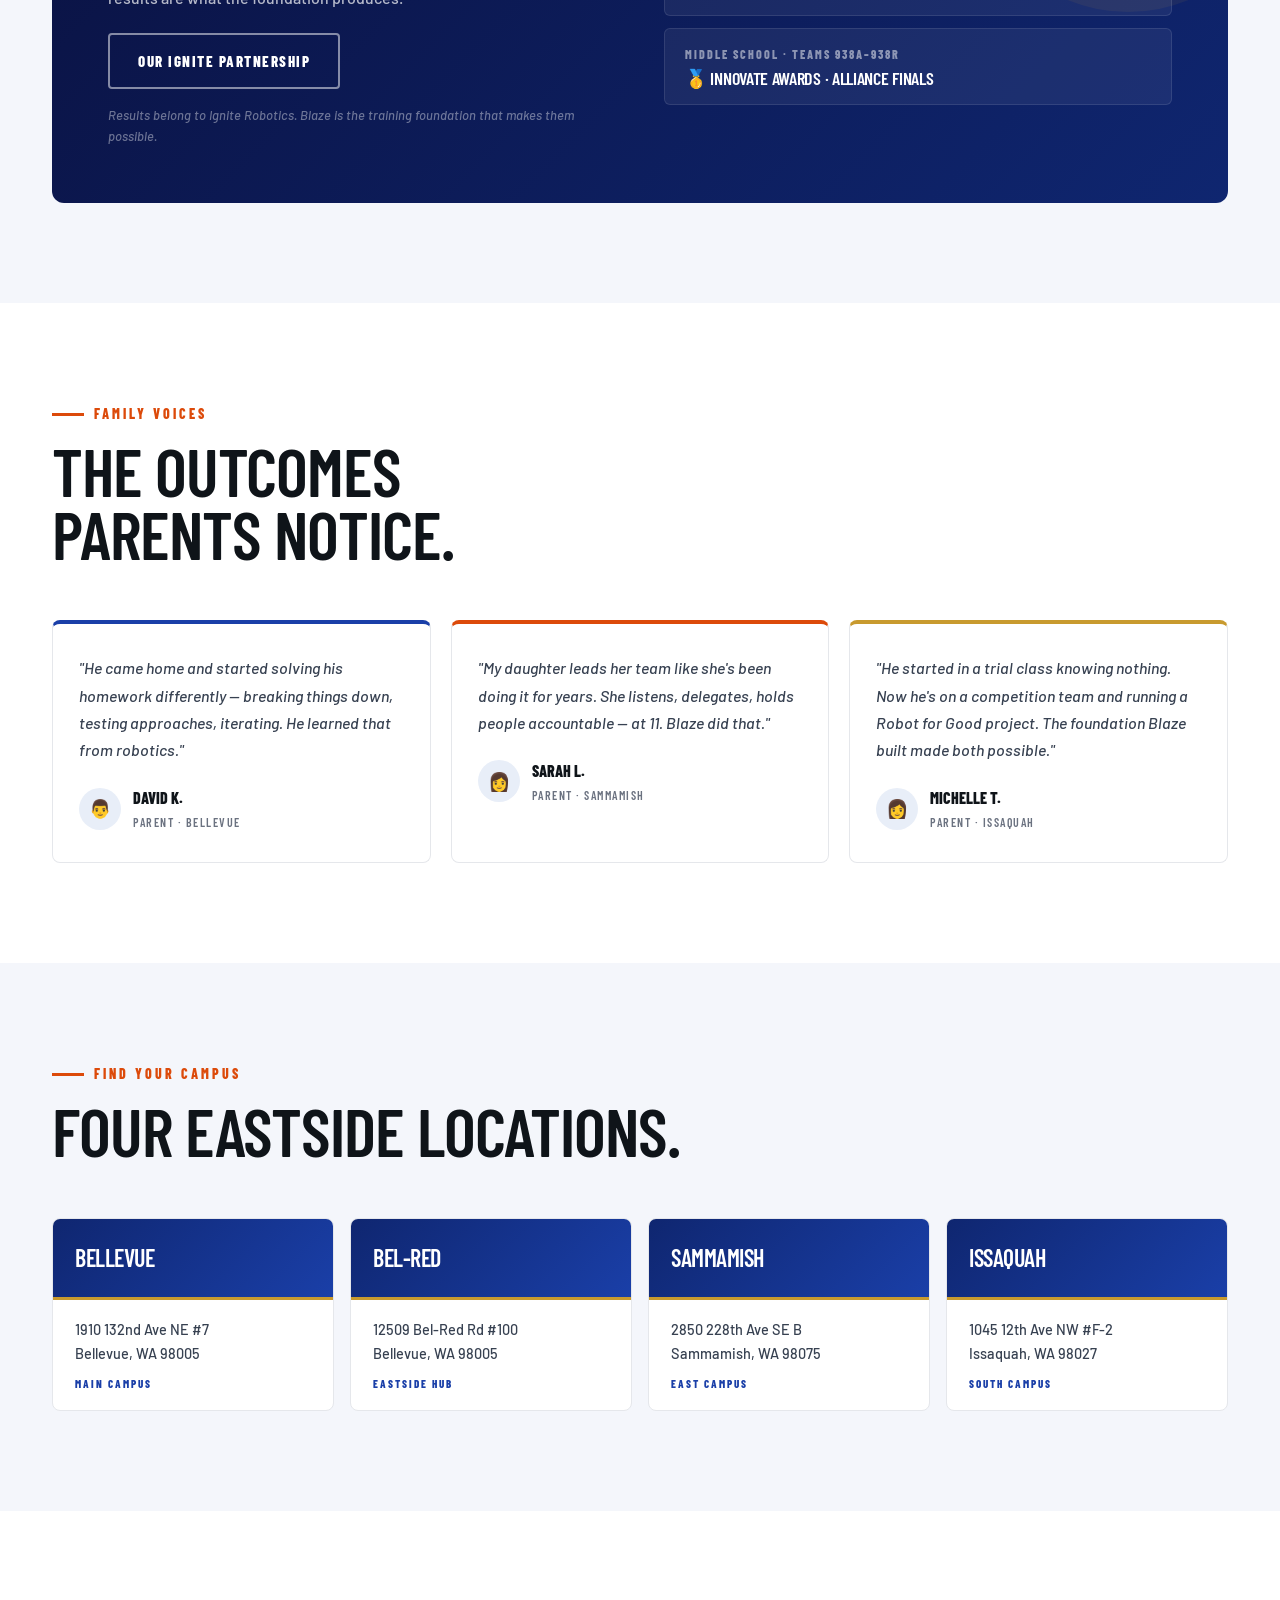
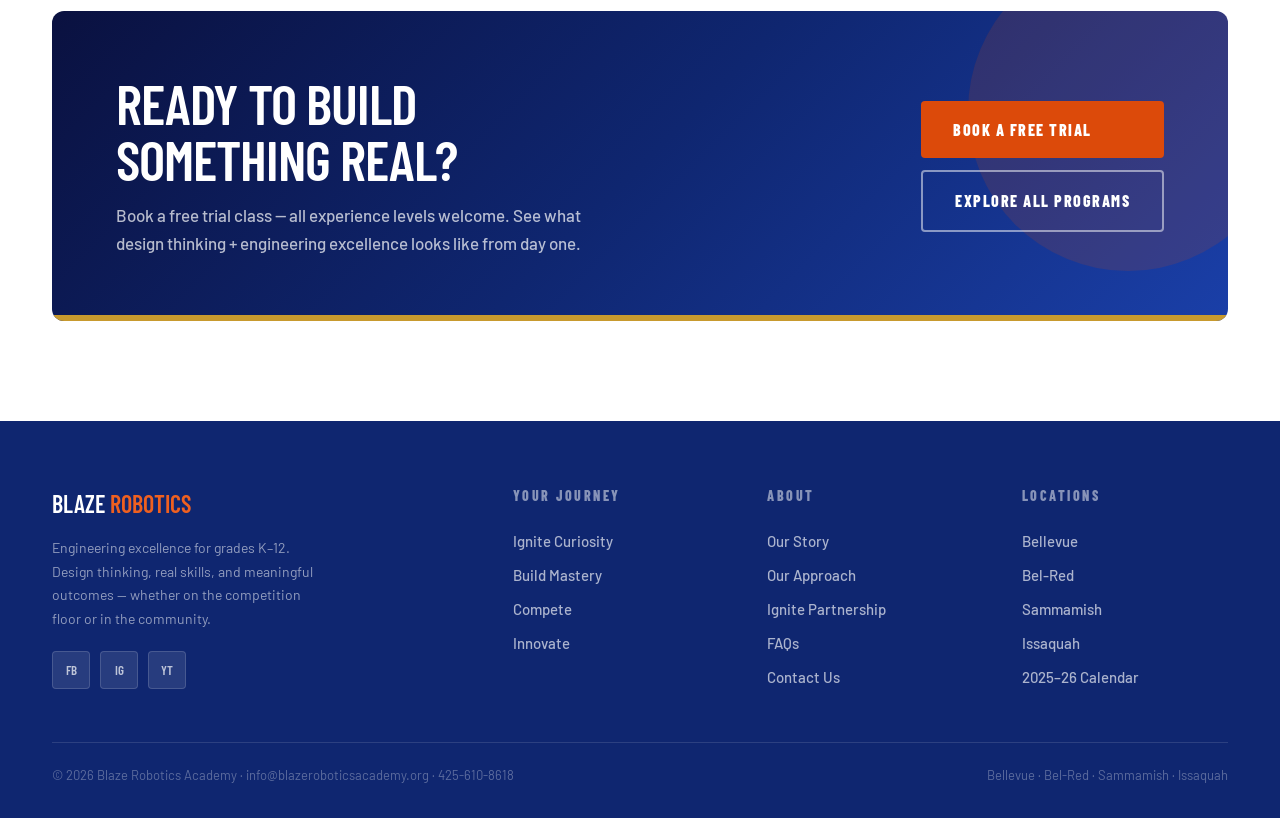
==== commit ea247a12: "blaze journey update" ====
--- a/index.html
+++ b/index.html
@@ -341,8 +341,71 @@
   </div>
 </section>
 
+<!-- JOURNEY -->
+<section class="sec bg-white" id="journey">
+  <div class="rv">
+    <div class="lbl">The Blaze Journey</div>
+    <div class="h2">Many Flexible Programs.<br>One Solid Foundation.</div>
+    <p class="lead">Every student begins the same way — with curiosity and no prerequisites. The foundation we build is identical for everyone. Where you go from there is your call.</p>
+  </div>
+  <div class="jgrid">
+    <a href="ignite.html" class="jcard rv d1">
+      <div class="jcard-stripe s1"></div>
+      <div class="jcard-body">
+        <div class="jcard-step">Step 01</div>
+        <div class="jcard-ico">✨</div>
+        <div class="jcard-title">Ignite Curiosity</div>
+        <div class="jcard-desc">No experience needed. Discover what you love about building, creating, and solving problems. Try before you commit.</div>
+        <div class="jcard-link">Explore →</div>
+      </div>
+      <div class="jcard-foot">
+        <span>Trial Class</span><span>Membership</span>
+      </div>
+    </a>
+    <a href="build.html" class="jcard rv d2">
+      <div class="jcard-stripe s2"></div>
+      <div class="jcard-body">
+        <div class="jcard-step">Step 02</div>
+        <div class="jcard-ico">🛠️</div>
+        <div class="jcard-title">Build Mastery</div>
+        <div class="jcard-desc">Structured courses and camps. Engineering, coding, and design skills built through real curriculum — at every grade level.</div>
+        <div class="jcard-link">Programs →</div>
+      </div>
+      <div class="jcard-foot">
+        <span>Courses</span><span>Camps</span>
+      </div>
+    </a>
+    <a href="compete.html" class="jcard rv d3">
+      <div class="jcard-stripe s3"></div>
+      <div class="jcard-body">
+        <div class="jcard-step">Track A</div>
+        <div class="jcard-ico">🏆</div>
+        <div class="jcard-title">Compete</div>
+        <div class="jcard-desc">For students who want to test their engineering on the competition floor, where tournament pressure drives real growth.</div>
+        <div class="jcard-link">Join a Team →</div>
+      </div>
+      <div class="jcard-foot">
+        <span>Comp Prep</span><span>Teams</span>
+      </div>
+    </a>
+    <a href="innovate.html" class="jcard rv d4">
+      <div class="jcard-stripe s4"></div>
+      <div class="jcard-body">
+        <div class="jcard-step">Track B</div>
+        <div class="jcard-ico">💡</div>
+        <div class="jcard-title">Innovate</div>
+        <div class="jcard-desc">For students who want to apply engineering to real-world problems. Capstone projects and Robot for Good initiatives.</div>
+        <div class="jcard-link teal">Innovate →</div>
+      </div>
+      <div class="jcard-foot">
+        <span>Robot for Good</span><span>Capstone</span>
+      </div>
+    </a>
+  </div>
+</section>
+
 <!-- THREE PILLARS -->
-<section class="sec bg-white">
+<section class="sec bg-off">
   <div class="rv">
     <div class="lbl">What We Believe</div>
     <div class="h2">Three Pillars.<br>Everything We Do.</div>
@@ -382,69 +445,6 @@
         <span class="ptag">Problem Solving</span>
       </div>
     </div>
-  </div>
-</section>
-
-<!-- JOURNEY -->
-<section class="sec bg-off" id="journey">
-  <div class="rv">
-    <div class="lbl">The Blaze Journey</div>
-    <div class="h2">Four Stages.<br>One Solid Foundation.</div>
-    <p class="lead">Every student begins the same way — with curiosity and no prerequisites. The foundation we build is identical for everyone. Where you go from there is your call.</p>
-  </div>
-  <div class="jgrid">
-    <a href="ignite.html" class="jcard rv d1">
-      <div class="jcard-stripe s1"></div>
-      <div class="jcard-body">
-        <div class="jcard-step">Step 01</div>
-        <div class="jcard-ico">✨</div>
-        <div class="jcard-title">Ignite Curiosity</div>
-        <div class="jcard-desc">No experience needed. Discover what you love about building, creating, and solving problems. Try before you commit.</div>
-        <div class="jcard-link">Explore →</div>
-      </div>
-      <div class="jcard-foot">
-        <span>Trial Class</span><span>Membership</span>
-      </div>
-    </a>
-    <a href="build.html" class="jcard rv d2">
-      <div class="jcard-stripe s2"></div>
-      <div class="jcard-body">
-        <div class="jcard-step">Step 02</div>
-        <div class="jcard-ico">🛠️</div>
-        <div class="jcard-title">Build Mastery</div>
-        <div class="jcard-desc">Structured courses and camps. Engineering, coding, and design skills built through real curriculum — at every grade level.</div>
-        <div class="jcard-link">Programs →</div>
-      </div>
-      <div class="jcard-foot">
-        <span>Courses</span><span>Camps</span>
-      </div>
-    </a>
-    <a href="compete.html" class="jcard rv d3">
-      <div class="jcard-stripe s3"></div>
-      <div class="jcard-body">
-        <div class="jcard-step">Track A</div>
-        <div class="jcard-ico">🏆</div>
-        <div class="jcard-title">Compete</div>
-        <div class="jcard-desc">For students who want to test their engineering on the competition floor, where tournament pressure drives real growth.</div>
-        <div class="jcard-link">Join a Team →</div>
-      </div>
-      <div class="jcard-foot">
-        <span>Comp Prep</span><span>Teams</span>
-      </div>
-    </a>
-    <a href="innovate.html" class="jcard rv d4">
-      <div class="jcard-stripe s4"></div>
-      <div class="jcard-body">
-        <div class="jcard-step">Track B</div>
-        <div class="jcard-ico">💡</div>
-        <div class="jcard-title">Innovate</div>
-        <div class="jcard-desc">For students who want to apply engineering to real-world problems. Capstone projects and Robot for Good initiatives.</div>
-        <div class="jcard-link teal">Innovate →</div>
-      </div>
-      <div class="jcard-foot">
-        <span>Robot for Good</span><span>Capstone</span>
-      </div>
-    </a>
   </div>
 </section>
 
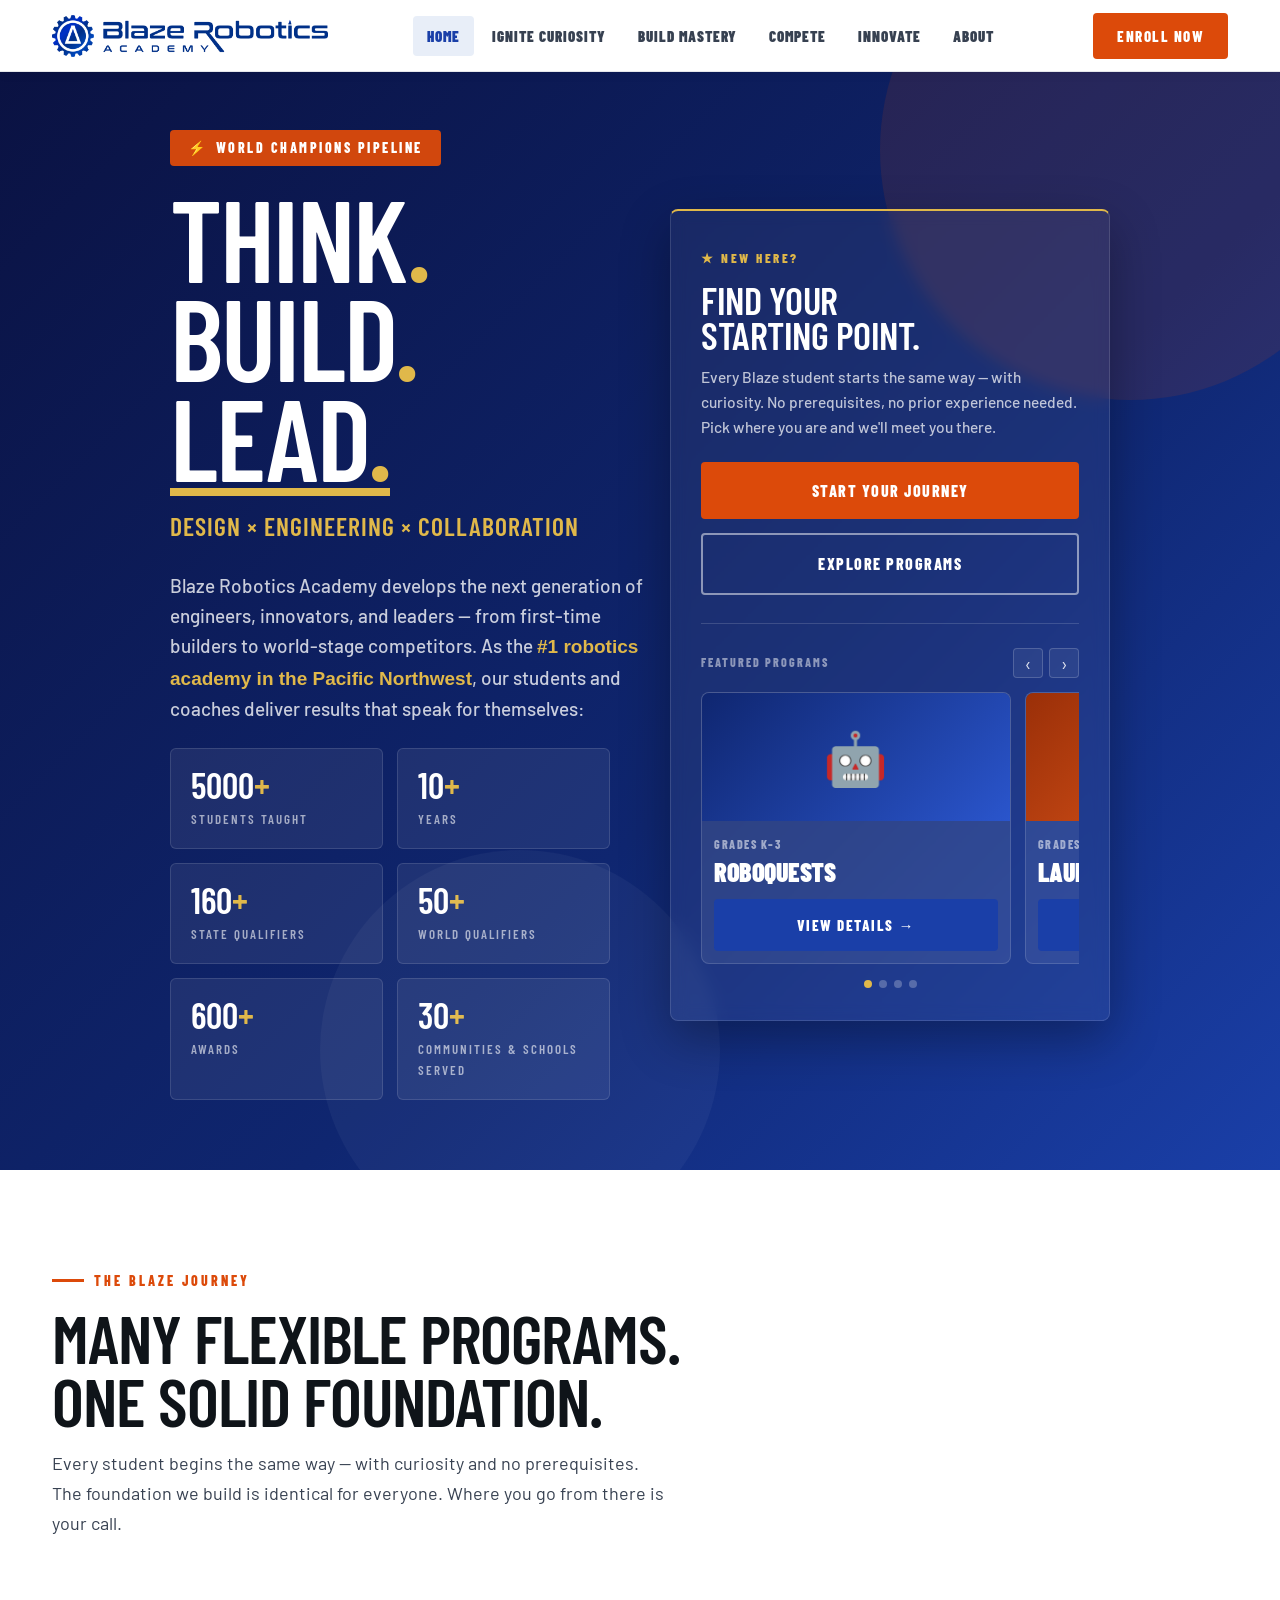
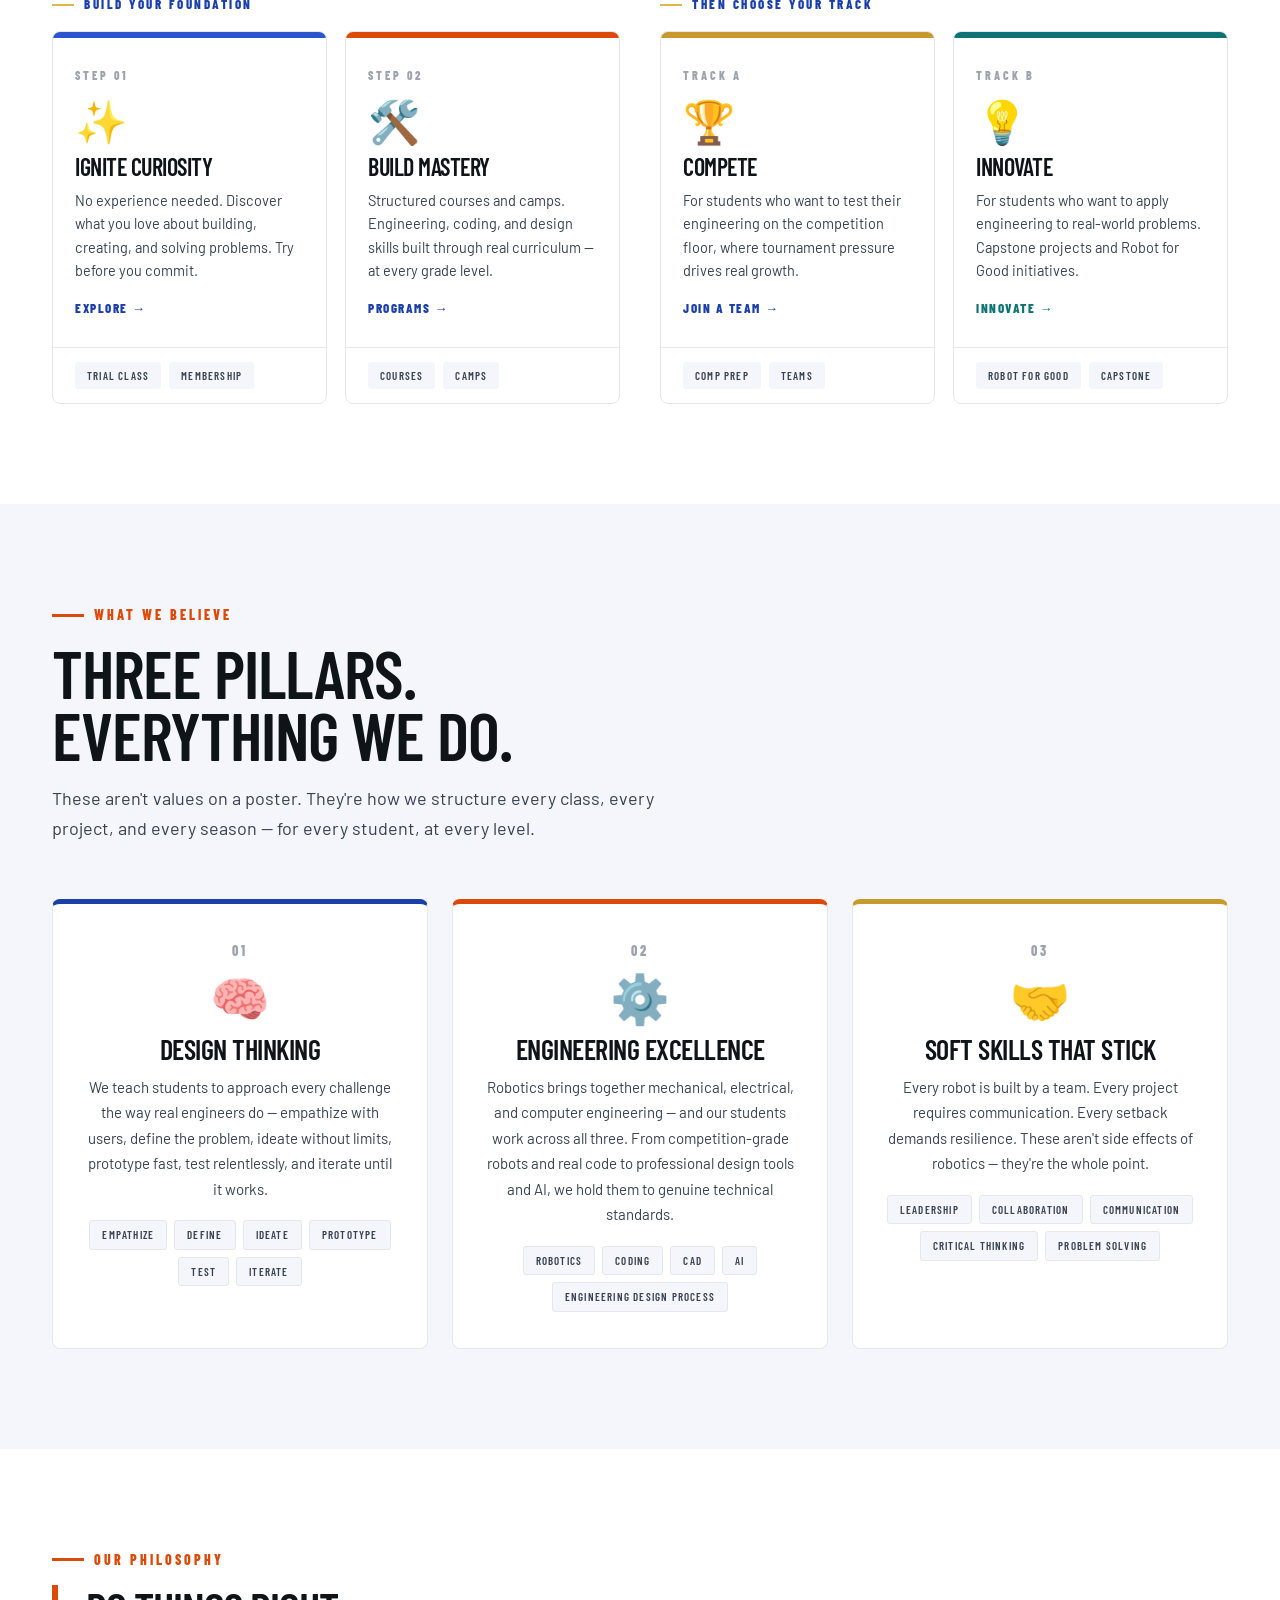
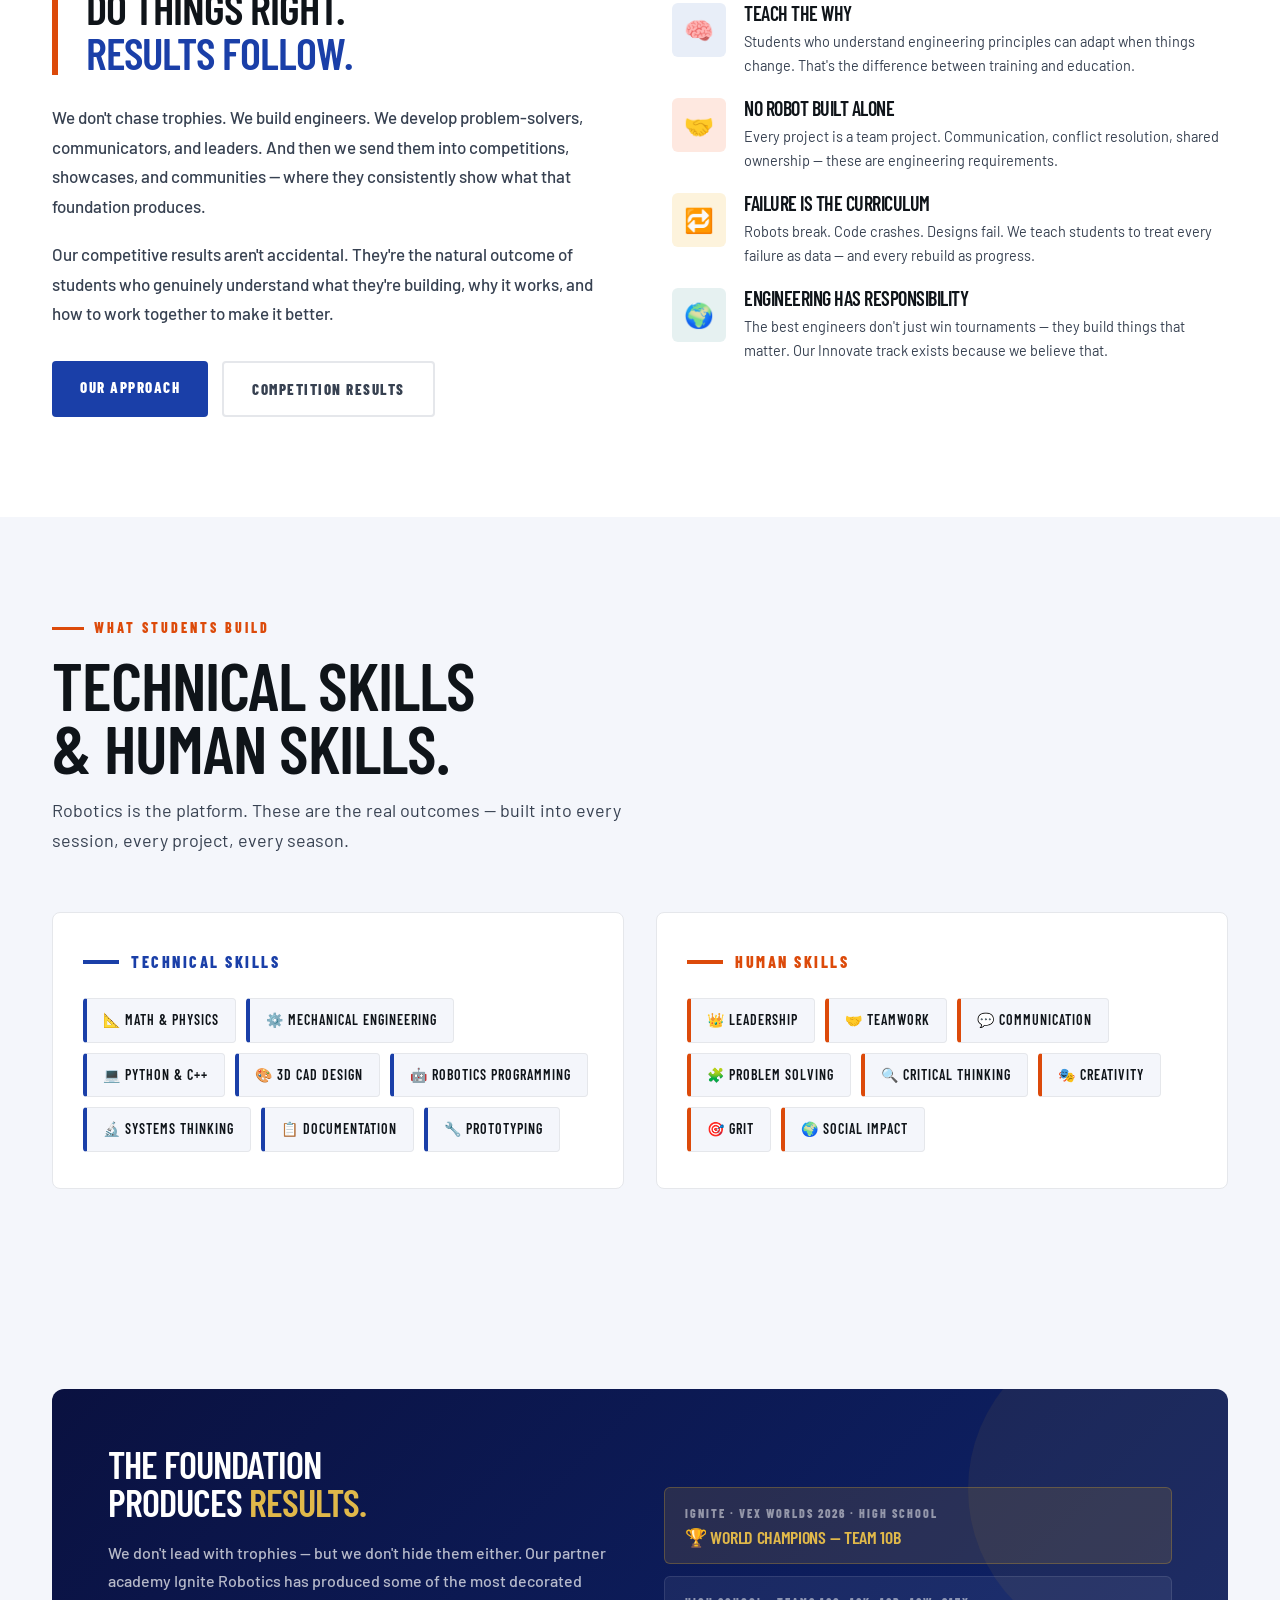
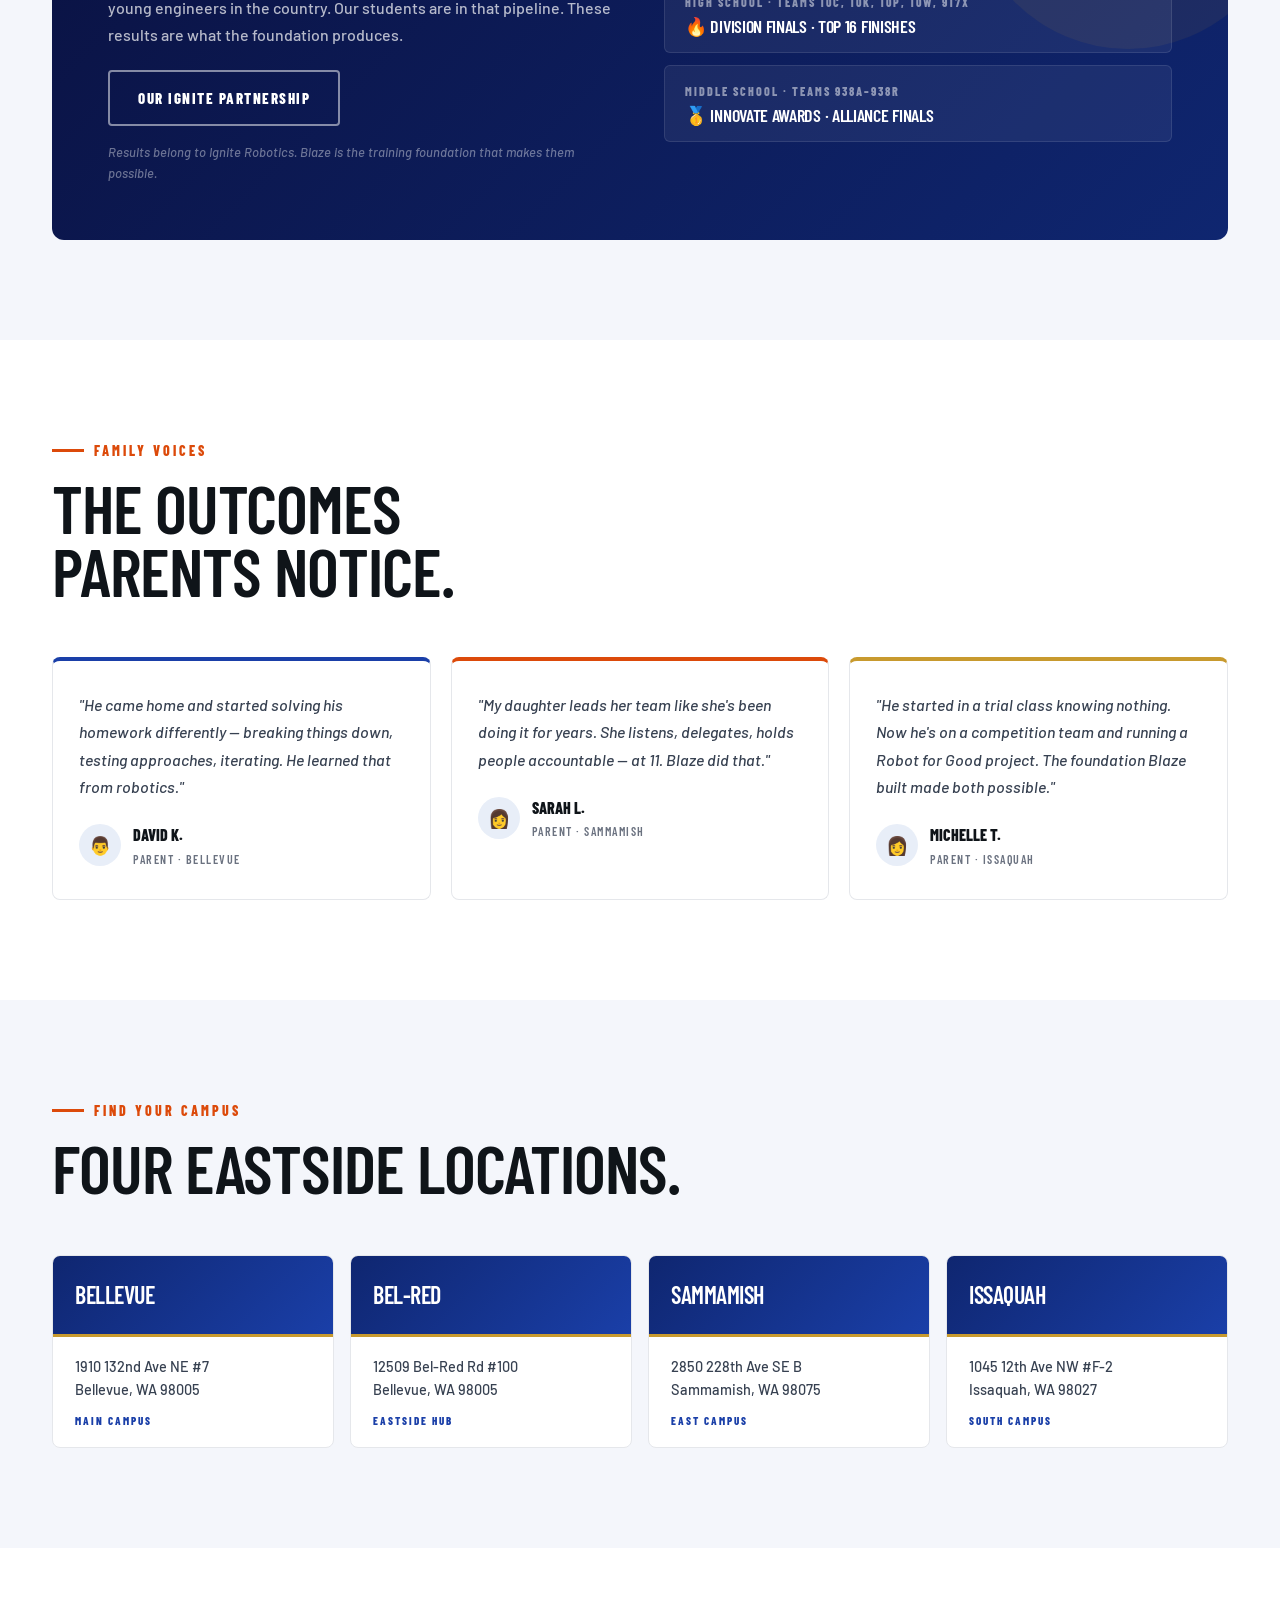
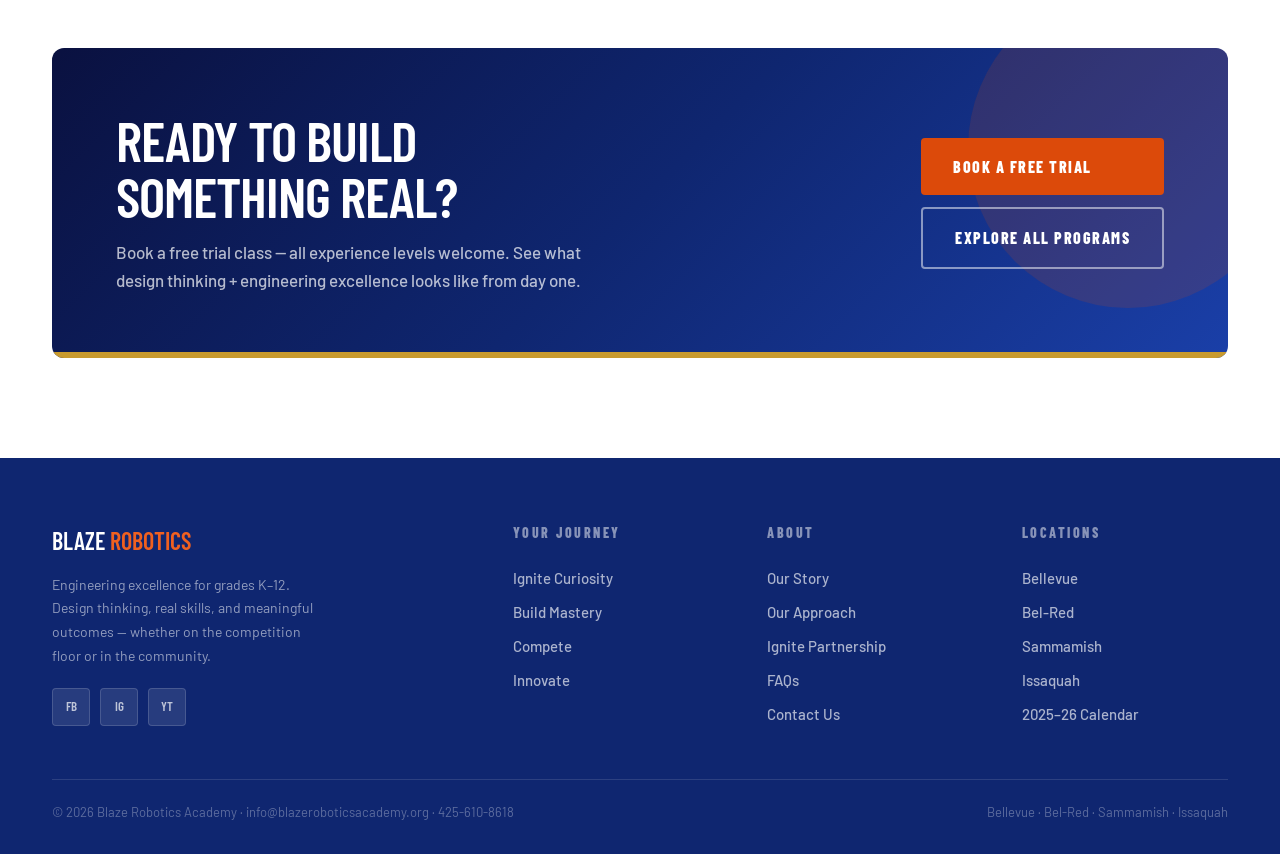
==== commit 6a2532d6: "blaze journey update" ====
--- a/index.html
+++ b/index.html
@@ -115,7 +115,13 @@
   text-transform:uppercase;letter-spacing:1.2px;}
 
 /* JOURNEY */
-.jgrid{display:grid;grid-template-columns:repeat(4,1fr);gap:18px;margin-top:56px;}
+/* Journey: two labeled groups — the sequential foundation (Step 01–02) and the parallel
+   tracks (A/B). Groups sit side-by-side on wide screens, stack on smaller ones. */
+.jflow{display:grid;grid-template-columns:1fr 1fr;gap:40px;margin-top:56px;align-items:start;}
+.jgroup-label{font-family:var(--display);font-size:13px;font-weight:800;letter-spacing:2.5px;
+  text-transform:uppercase;color:var(--blue);margin-bottom:16px;display:flex;align-items:center;gap:10px;}
+.jgroup-label::before{content:'';width:22px;height:2px;background:var(--gold-lt);}
+.jrow{display:grid;grid-template-columns:1fr 1fr;gap:18px;}
 .jcard{border-radius:8px;border:1px solid var(--border);background:white;overflow:hidden;
   transition:box-shadow .2s,transform .2s;text-decoration:none;display:flex;flex-direction:column;}
 .jcard:hover{box-shadow:0 8px 32px rgba(26,63,168,.14);transform:translateY(-5px);}
@@ -241,7 +247,8 @@
     border:1px solid rgba(255,255,255,.13);border-top:2px solid var(--gold-lt);border-radius:8px;
     box-shadow:0 18px 50px rgba(0,0,0,.32);}
   .hero-acts{grid-template-columns:1fr;}
-  .pillars,.jgrid{grid-template-columns:minmax(0,1fr) minmax(0,1fr);}
+  .pillars{grid-template-columns:minmax(0,1fr) minmax(0,1fr);}
+  .jflow{grid-template-columns:1fr;}   /* journey: stack the two groups (each still 2 cards) */
   .phil,.skills-wrap,.tgrid,.proof{grid-template-columns:1fr;}
   .lgrid{grid-template-columns:minmax(0,1fr) minmax(0,1fr);}
   .cta-banner{grid-template-columns:1fr;padding:48px 28px;}
@@ -249,7 +256,7 @@
 @media(max-width:560px){
   /* Phones: stack the card grids to one column — 2-up cells are too narrow
      for the card titles (e.g. "Engineering Excellence") and spill/overflow. */
-  .pillars,.jgrid,.lgrid{grid-template-columns:1fr;}
+  .pillars,.lgrid,.jrow{grid-template-columns:1fr;}
 }
 </style>
 </head>
@@ -348,59 +355,69 @@
     <div class="h2">Many Flexible Programs.<br>One Solid Foundation.</div>
     <p class="lead">Every student begins the same way — with curiosity and no prerequisites. The foundation we build is identical for everyone. Where you go from there is your call.</p>
   </div>
-  <div class="jgrid">
-    <a href="ignite.html" class="jcard rv d1">
-      <div class="jcard-stripe s1"></div>
-      <div class="jcard-body">
-        <div class="jcard-step">Step 01</div>
-        <div class="jcard-ico">✨</div>
-        <div class="jcard-title">Ignite Curiosity</div>
-        <div class="jcard-desc">No experience needed. Discover what you love about building, creating, and solving problems. Try before you commit.</div>
-        <div class="jcard-link">Explore →</div>
-      </div>
-      <div class="jcard-foot">
-        <span>Trial Class</span><span>Membership</span>
-      </div>
-    </a>
-    <a href="build.html" class="jcard rv d2">
-      <div class="jcard-stripe s2"></div>
-      <div class="jcard-body">
-        <div class="jcard-step">Step 02</div>
-        <div class="jcard-ico">🛠️</div>
-        <div class="jcard-title">Build Mastery</div>
-        <div class="jcard-desc">Structured courses and camps. Engineering, coding, and design skills built through real curriculum — at every grade level.</div>
-        <div class="jcard-link">Programs →</div>
-      </div>
-      <div class="jcard-foot">
-        <span>Courses</span><span>Camps</span>
-      </div>
-    </a>
-    <a href="compete.html" class="jcard rv d3">
-      <div class="jcard-stripe s3"></div>
-      <div class="jcard-body">
-        <div class="jcard-step">Track A</div>
-        <div class="jcard-ico">🏆</div>
-        <div class="jcard-title">Compete</div>
-        <div class="jcard-desc">For students who want to test their engineering on the competition floor, where tournament pressure drives real growth.</div>
-        <div class="jcard-link">Join a Team →</div>
-      </div>
-      <div class="jcard-foot">
-        <span>Comp Prep</span><span>Teams</span>
-      </div>
-    </a>
-    <a href="innovate.html" class="jcard rv d4">
-      <div class="jcard-stripe s4"></div>
-      <div class="jcard-body">
-        <div class="jcard-step">Track B</div>
-        <div class="jcard-ico">💡</div>
-        <div class="jcard-title">Innovate</div>
-        <div class="jcard-desc">For students who want to apply engineering to real-world problems. Capstone projects and Robot for Good initiatives.</div>
-        <div class="jcard-link teal">Innovate →</div>
-      </div>
-      <div class="jcard-foot">
-        <span>Robot for Good</span><span>Capstone</span>
-      </div>
-    </a>
+  <div class="jflow">
+    <div class="jgroup">
+      <div class="jgroup-label">Build Your Foundation</div>
+      <div class="jrow">
+        <a href="ignite.html" class="jcard rv d1">
+          <div class="jcard-stripe s1"></div>
+          <div class="jcard-body">
+            <div class="jcard-step">Step 01</div>
+            <div class="jcard-ico">✨</div>
+            <div class="jcard-title">Ignite Curiosity</div>
+            <div class="jcard-desc">No experience needed. Discover what you love about building, creating, and solving problems. Try before you commit.</div>
+            <div class="jcard-link">Explore →</div>
+          </div>
+          <div class="jcard-foot">
+            <span>Trial Class</span><span>Membership</span>
+          </div>
+        </a>
+        <a href="build.html" class="jcard rv d2">
+          <div class="jcard-stripe s2"></div>
+          <div class="jcard-body">
+            <div class="jcard-step">Step 02</div>
+            <div class="jcard-ico">🛠️</div>
+            <div class="jcard-title">Build Mastery</div>
+            <div class="jcard-desc">Structured courses and camps. Engineering, coding, and design skills built through real curriculum — at every grade level.</div>
+            <div class="jcard-link">Programs →</div>
+          </div>
+          <div class="jcard-foot">
+            <span>Courses</span><span>Camps</span>
+          </div>
+        </a>
+      </div>
+    </div>
+    <div class="jgroup">
+      <div class="jgroup-label">Then Choose Your Track</div>
+      <div class="jrow">
+        <a href="compete.html" class="jcard rv d3">
+          <div class="jcard-stripe s3"></div>
+          <div class="jcard-body">
+            <div class="jcard-step">Track A</div>
+            <div class="jcard-ico">🏆</div>
+            <div class="jcard-title">Compete</div>
+            <div class="jcard-desc">For students who want to test their engineering on the competition floor, where tournament pressure drives real growth.</div>
+            <div class="jcard-link">Join a Team →</div>
+          </div>
+          <div class="jcard-foot">
+            <span>Comp Prep</span><span>Teams</span>
+          </div>
+        </a>
+        <a href="innovate.html" class="jcard rv d4">
+          <div class="jcard-stripe s4"></div>
+          <div class="jcard-body">
+            <div class="jcard-step">Track B</div>
+            <div class="jcard-ico">💡</div>
+            <div class="jcard-title">Innovate</div>
+            <div class="jcard-desc">For students who want to apply engineering to real-world problems. Capstone projects and Robot for Good initiatives.</div>
+            <div class="jcard-link teal">Innovate →</div>
+          </div>
+          <div class="jcard-foot">
+            <span>Robot for Good</span><span>Capstone</span>
+          </div>
+        </a>
+      </div>
+    </div>
   </div>
 </section>
 
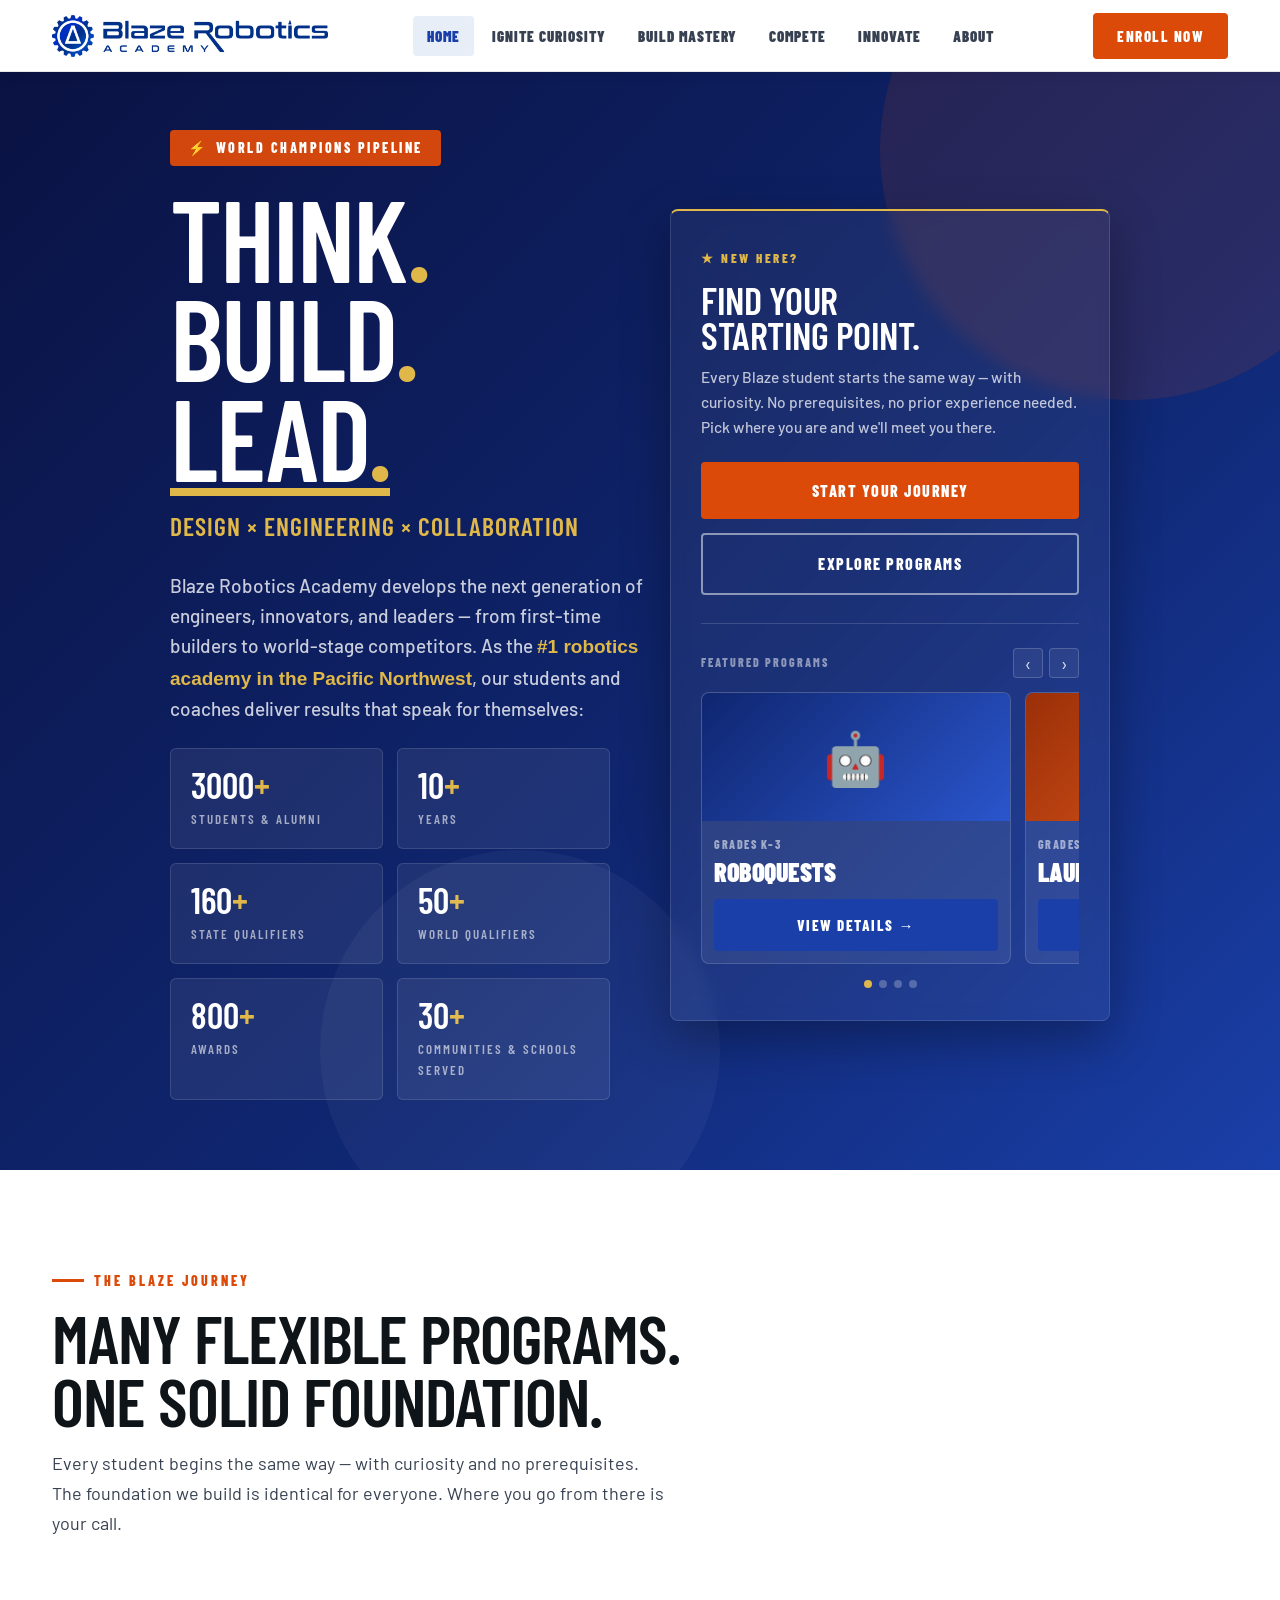
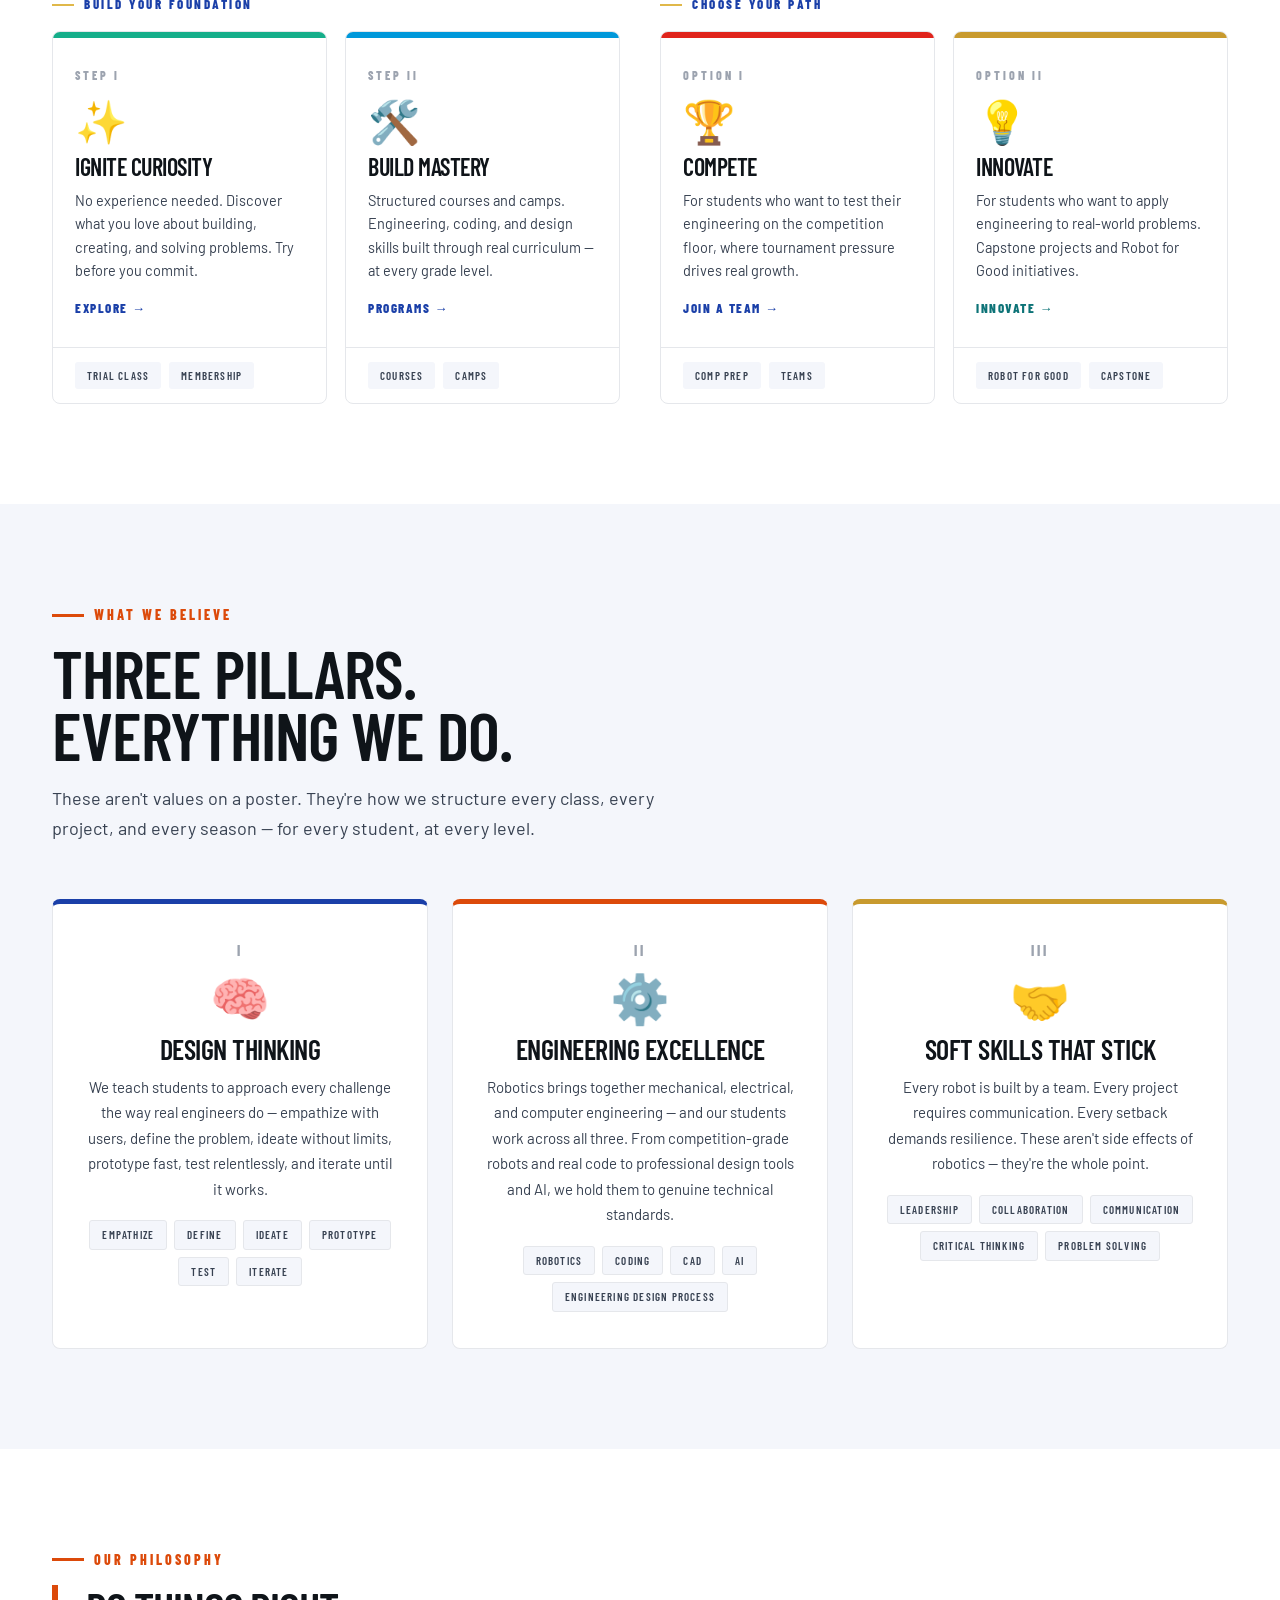
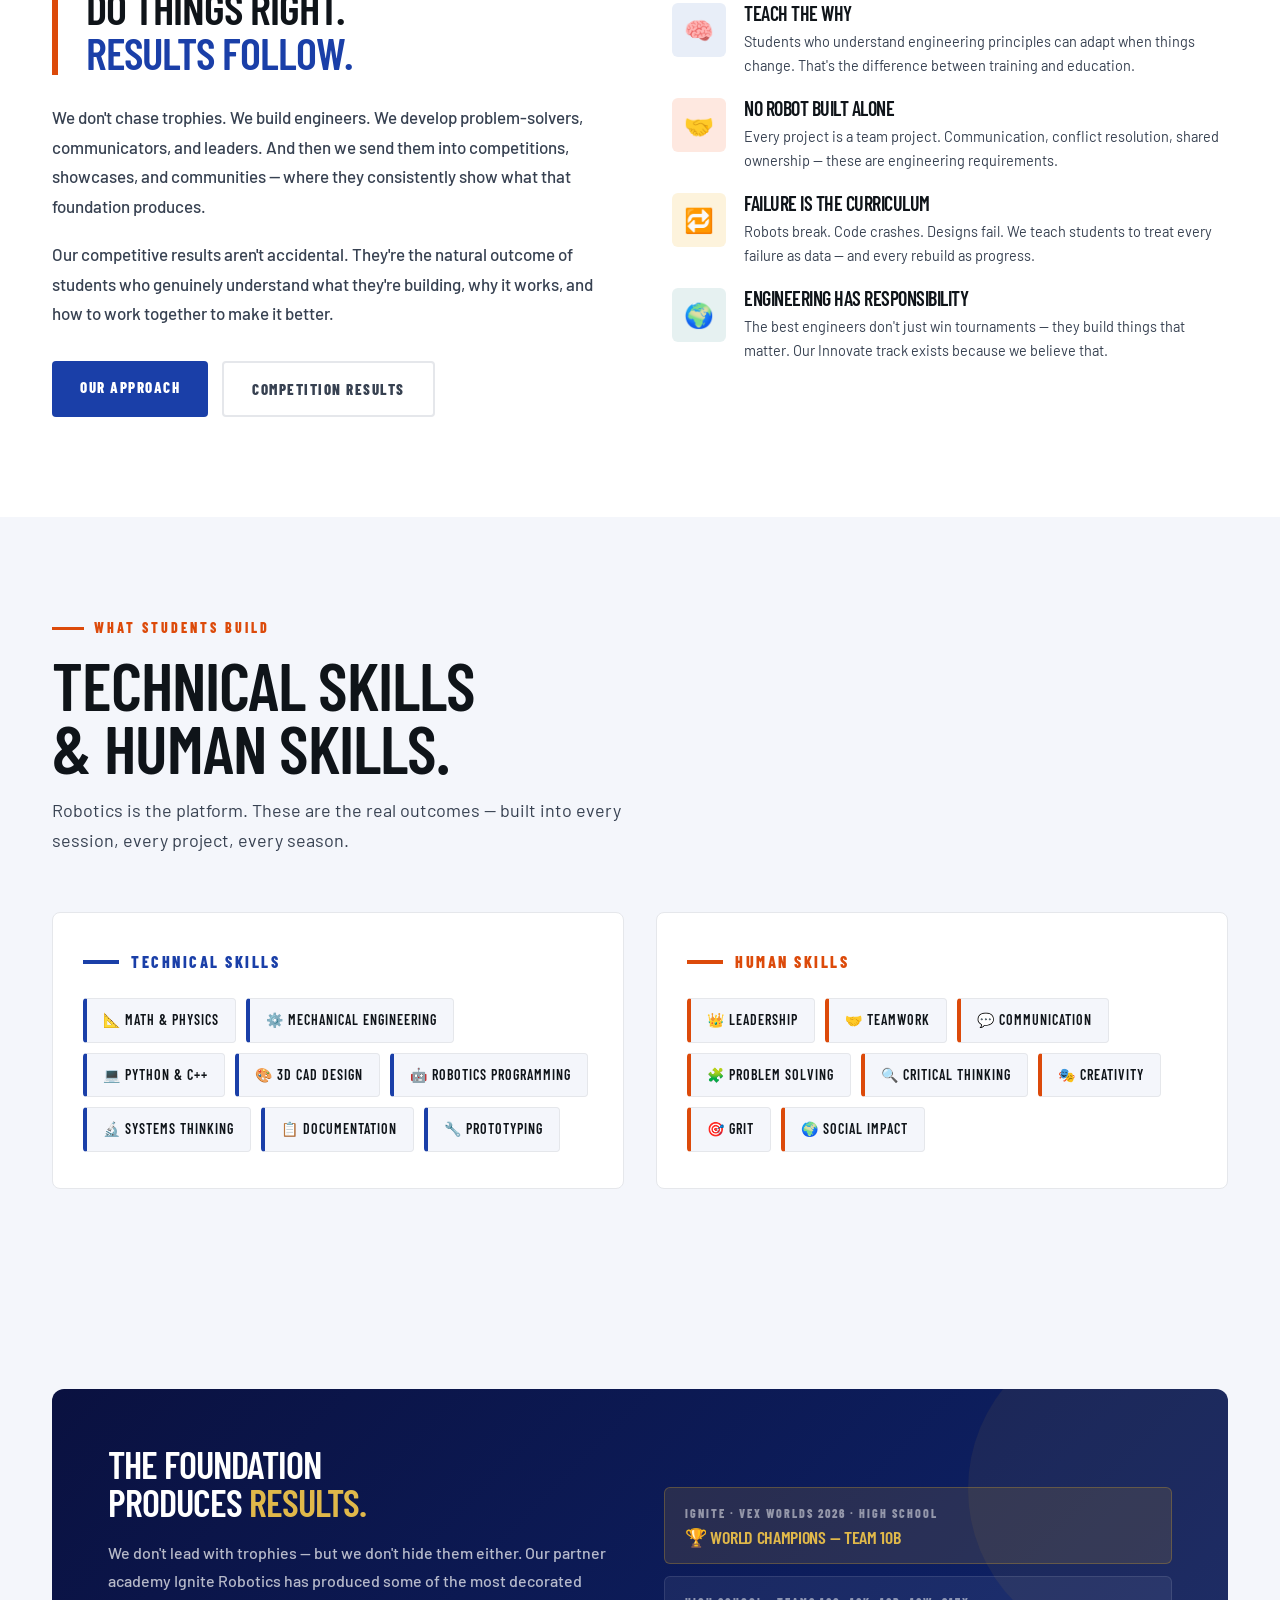
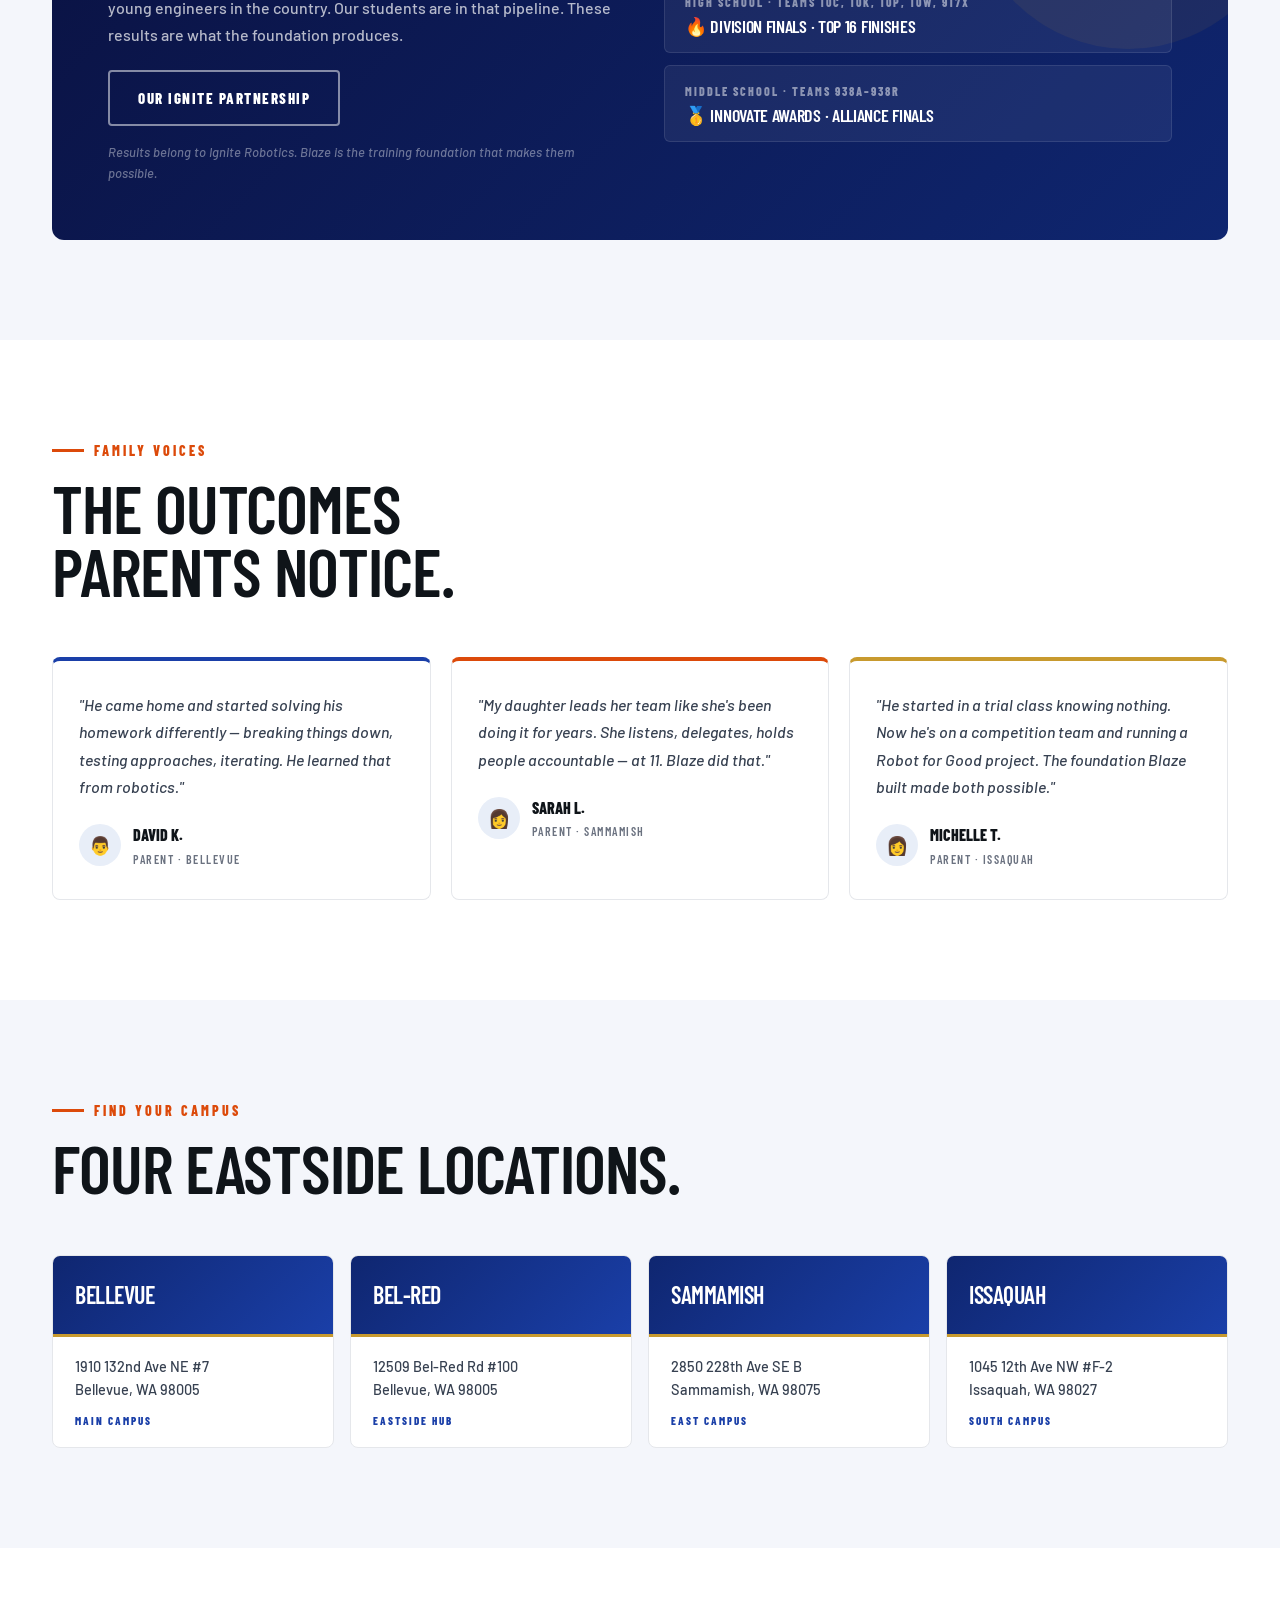
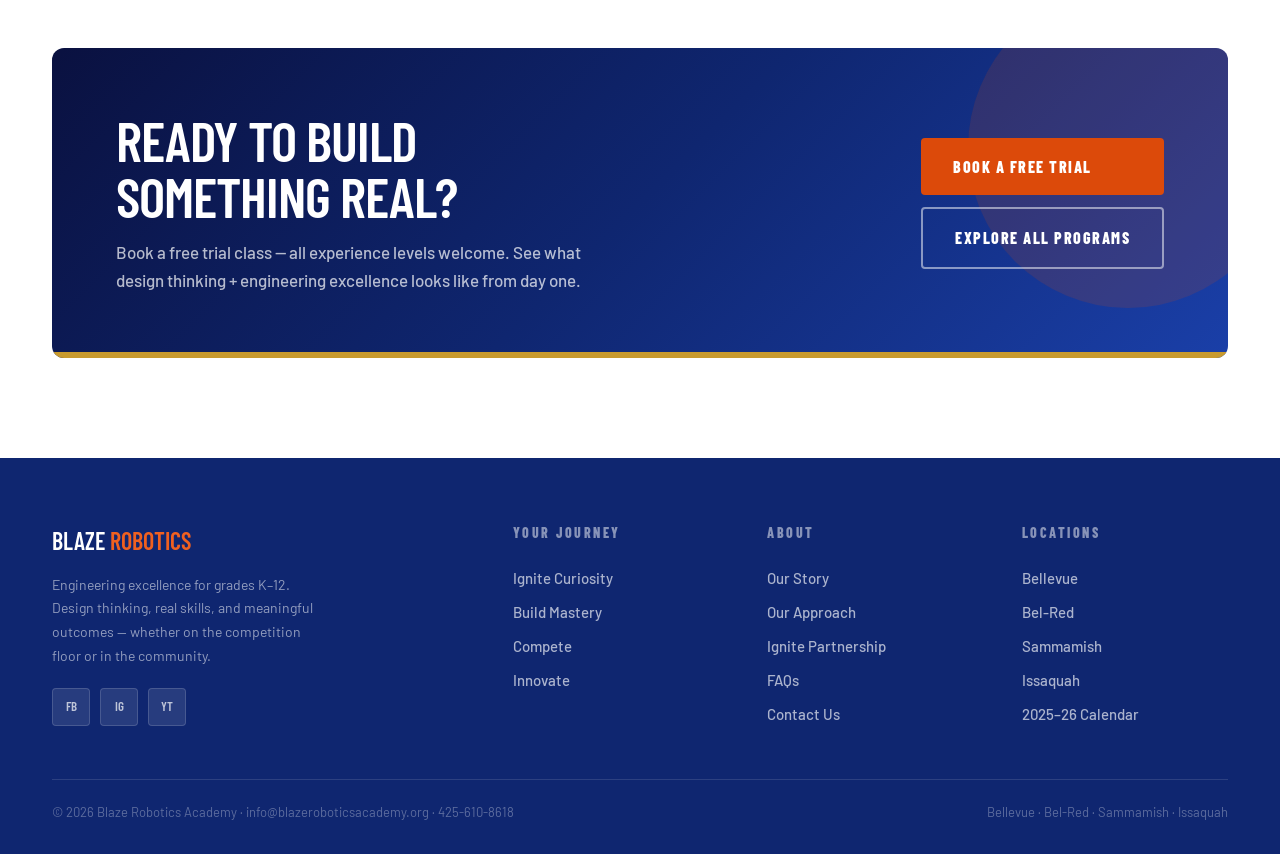
==== commit 0a21e644: "ignite color change" ====
--- a/index.html
+++ b/index.html
@@ -117,17 +117,20 @@
 /* JOURNEY */
 /* Journey: two labeled groups — the sequential foundation (Step 01–02) and the parallel
    tracks (A/B). Groups sit side-by-side on wide screens, stack on smaller ones. */
-.jflow{display:grid;grid-template-columns:1fr 1fr;gap:40px;margin-top:56px;align-items:start;}
+.jflow{display:grid;grid-template-columns:1fr 1fr;gap:40px;margin-top:56px;align-items:stretch;}
+.jgroup{display:flex;flex-direction:column;}   /* lets the row fill, so all 4 cards share one height */
 .jgroup-label{font-family:var(--display);font-size:13px;font-weight:800;letter-spacing:2.5px;
   text-transform:uppercase;color:var(--blue);margin-bottom:16px;display:flex;align-items:center;gap:10px;}
 .jgroup-label::before{content:'';width:22px;height:2px;background:var(--gold-lt);}
-.jrow{display:grid;grid-template-columns:1fr 1fr;gap:18px;}
+.jrow{display:grid;grid-template-columns:1fr 1fr;gap:18px;flex:1;align-content:stretch;}
 .jcard{border-radius:8px;border:1px solid var(--border);background:white;overflow:hidden;
   transition:box-shadow .2s,transform .2s;text-decoration:none;display:flex;flex-direction:column;}
 .jcard:hover{box-shadow:0 8px 32px rgba(26,63,168,.14);transform:translateY(-5px);}
 .jcard-stripe{height:6px;}
-.s1{background:var(--blue-md);}.s2{background:var(--red);}
-.s3{background:var(--gold);}.s4{background:var(--teal);}
+.s1{background:#15ae8a;}        /* emerald-teal (matches innovate hero green)  — Ignite Curiosity */
+.s2{background:#0098DA;}        /* VEX IQ blue   — Build Mastery */
+.s3{background:#E0241C;}        /* VEX V5 red    — Compete */
+.s4{background:var(--gold);}    /* gold          — Innovate */
 .jcard-body{padding:28px 22px;flex:1;}
 .jcard-step{font-family:var(--display);font-size:12px;font-weight:800;letter-spacing:3px;
   text-transform:uppercase;color:var(--gray-lt);margin-bottom:14px;}
@@ -282,11 +285,11 @@
     <div class="hero-tagline">Design × Engineering × Collaboration</div>
     <p class="hero-sub">Blaze Robotics Academy develops the next generation of engineers, innovators, and leaders — from first-time builders to world-stage competitors. As the <strong class="hl">#1 robotics academy in the Pacific Northwest</strong>, our students and coaches deliver results that speak for themselves:</p>
     <div class="hstats">
-      <div class="hst"><div class="hst-n">5000<em>+</em></div><div class="hst-l">Students Taught</div></div>
+      <div class="hst"><div class="hst-n">3000<em>+</em></div><div class="hst-l">Students &amp; Alumni</div></div>
       <div class="hst"><div class="hst-n">10<em>+</em></div><div class="hst-l">Years</div></div>
       <div class="hst"><div class="hst-n">160<em>+</em></div><div class="hst-l">State Qualifiers</div></div>
       <div class="hst"><div class="hst-n">50<em>+</em></div><div class="hst-l">World Qualifiers</div></div>
-      <div class="hst"><div class="hst-n">600<em>+</em></div><div class="hst-l">Awards</div></div>
+      <div class="hst"><div class="hst-n">800<em>+</em></div><div class="hst-l">Awards</div></div>
       <div class="hst"><div class="hst-n">30<em>+</em></div><div class="hst-l">Communities &amp; Schools Served</div></div>
     </div>
   </div>
@@ -362,7 +365,7 @@
         <a href="ignite.html" class="jcard rv d1">
           <div class="jcard-stripe s1"></div>
           <div class="jcard-body">
-            <div class="jcard-step">Step 01</div>
+            <div class="jcard-step">Step I</div>
             <div class="jcard-ico">✨</div>
             <div class="jcard-title">Ignite Curiosity</div>
             <div class="jcard-desc">No experience needed. Discover what you love about building, creating, and solving problems. Try before you commit.</div>
@@ -375,7 +378,7 @@
         <a href="build.html" class="jcard rv d2">
           <div class="jcard-stripe s2"></div>
           <div class="jcard-body">
-            <div class="jcard-step">Step 02</div>
+            <div class="jcard-step">Step II</div>
             <div class="jcard-ico">🛠️</div>
             <div class="jcard-title">Build Mastery</div>
             <div class="jcard-desc">Structured courses and camps. Engineering, coding, and design skills built through real curriculum — at every grade level.</div>
@@ -388,12 +391,12 @@
       </div>
     </div>
     <div class="jgroup">
-      <div class="jgroup-label">Then Choose Your Track</div>
+      <div class="jgroup-label">Choose Your Path</div>
       <div class="jrow">
         <a href="compete.html" class="jcard rv d3">
           <div class="jcard-stripe s3"></div>
           <div class="jcard-body">
-            <div class="jcard-step">Track A</div>
+            <div class="jcard-step">Option I</div>
             <div class="jcard-ico">🏆</div>
             <div class="jcard-title">Compete</div>
             <div class="jcard-desc">For students who want to test their engineering on the competition floor, where tournament pressure drives real growth.</div>
@@ -406,7 +409,7 @@
         <a href="innovate.html" class="jcard rv d4">
           <div class="jcard-stripe s4"></div>
           <div class="jcard-body">
-            <div class="jcard-step">Track B</div>
+            <div class="jcard-step">Option II</div>
             <div class="jcard-ico">💡</div>
             <div class="jcard-title">Innovate</div>
             <div class="jcard-desc">For students who want to apply engineering to real-world problems. Capstone projects and Robot for Good initiatives.</div>
@@ -430,7 +433,7 @@
   </div>
   <div class="pillars">
     <div class="pillar rv d1">
-      <div class="pillar-num">01</div>
+      <div class="pillar-num">I</div>
       <div class="pillar-icon">🧠</div>
       <div class="pillar-title">Design Thinking</div>
       <div class="pillar-desc">We teach students to approach every challenge the way real engineers do — empathize with users, define the problem, ideate without limits, prototype fast, test relentlessly, and iterate until it works.</div>
@@ -441,7 +444,7 @@
       </div>
     </div>
     <div class="pillar p2 rv d2">
-      <div class="pillar-num">02</div>
+      <div class="pillar-num">II</div>
       <div class="pillar-icon">⚙️</div>
       <div class="pillar-title">Engineering Excellence</div>
       <div class="pillar-desc">Robotics brings together mechanical, electrical, and computer engineering — and our students work across all three. From competition-grade robots and real code to professional design tools and AI, we hold them to genuine technical standards.</div>
@@ -452,7 +455,7 @@
       </div>
     </div>
     <div class="pillar p3 rv d3">
-      <div class="pillar-num">03</div>
+      <div class="pillar-num">III</div>
       <div class="pillar-icon">🤝</div>
       <div class="pillar-title">Soft Skills That Stick</div>
       <div class="pillar-desc">Every robot is built by a team. Every project requires communication. Every setback demands resilience. These aren't side effects of robotics — they're the whole point.</div>
--- a/css/base.css
+++ b/css/base.css
@@ -36,7 +36,7 @@
   padding:8px 14px;border-radius:4px;transition:all .15s;white-space:nowrap;text-transform:uppercase;letter-spacing:1px;}
 .nl a:hover{color:var(--dark);background:var(--off);}
 .nl a.on{color:var(--blue);background:var(--blue-lt);}
-.nl a.on-innovate{color:var(--teal);background:var(--teal-dim);}
+.nl a.on-innovate,.nl a.on-ignite{color:var(--teal);background:var(--teal-dim);}
 .enroll{font-family:var(--display);background:var(--red);color:white;font-size:15px;font-weight:800;
   padding:11px 24px;border-radius:4px;text-decoration:none;transition:background .15s;
   text-transform:uppercase;letter-spacing:1.5px;white-space:nowrap;}
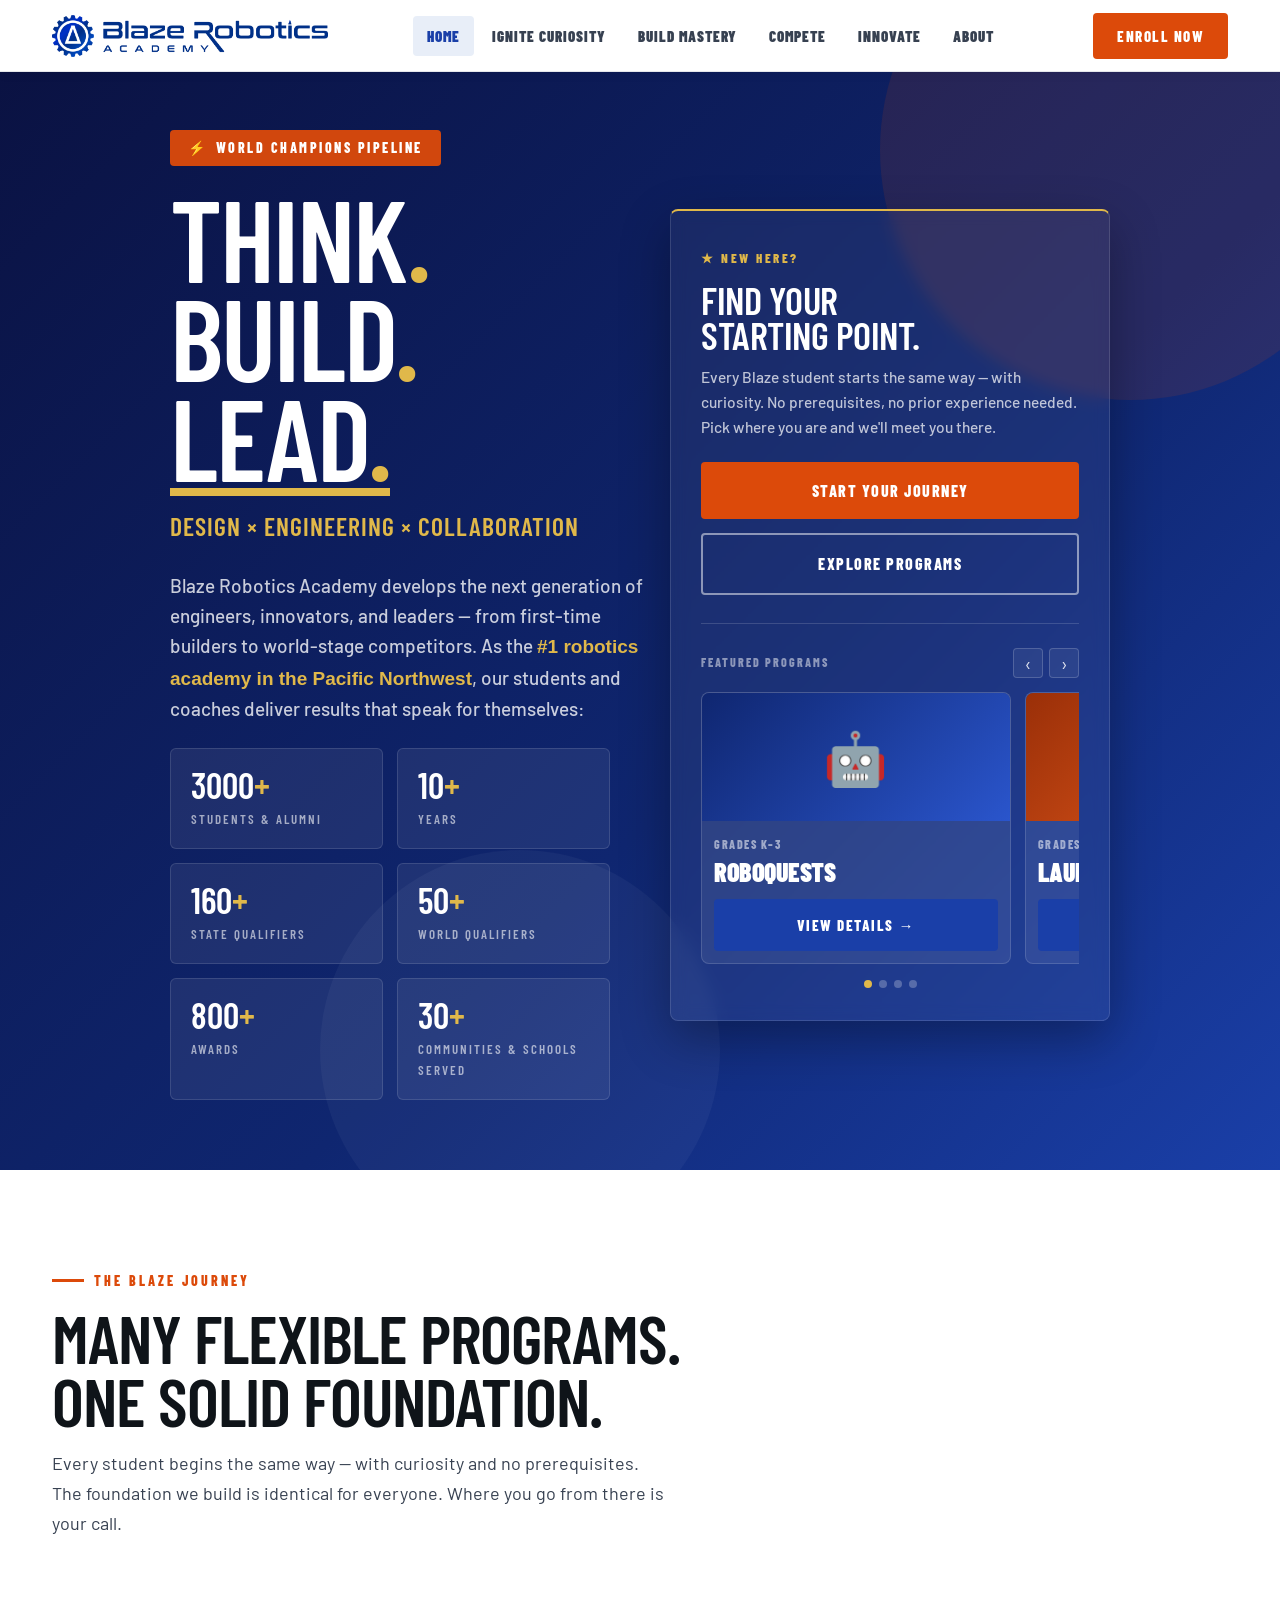
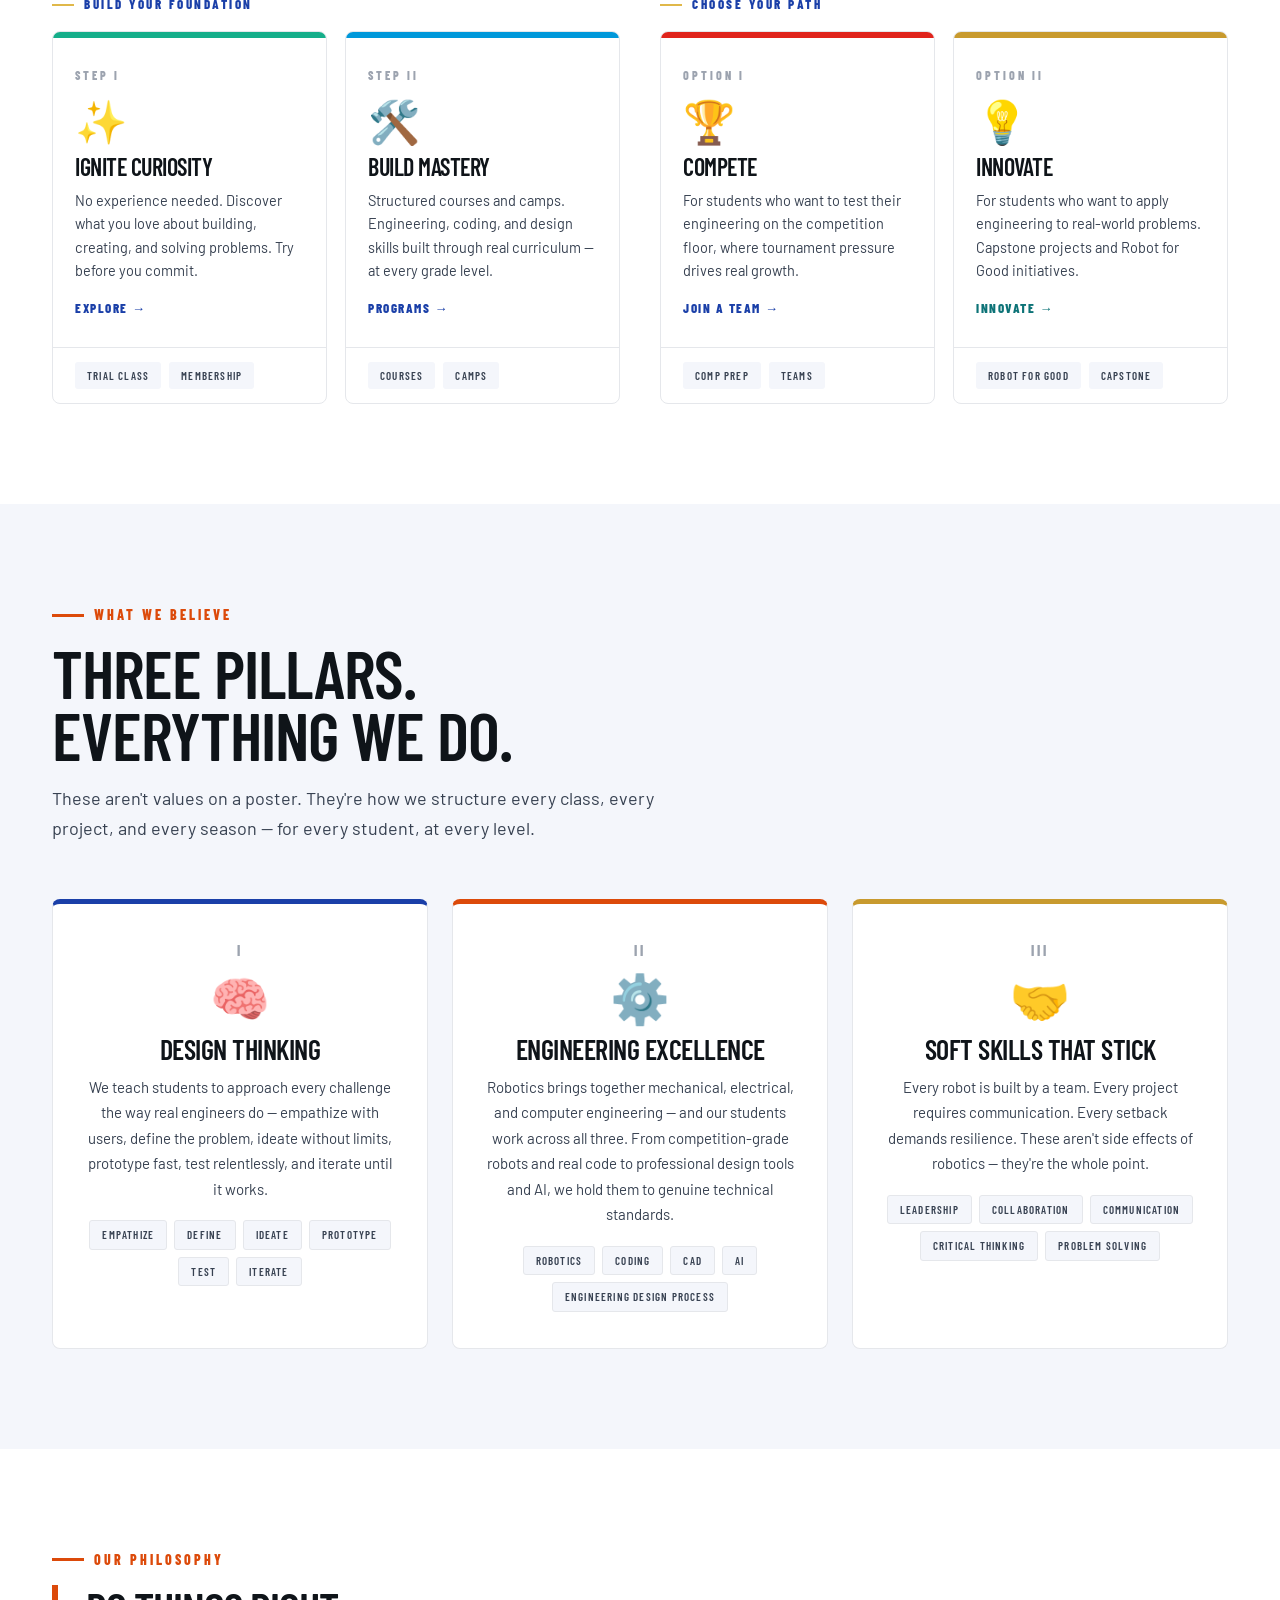
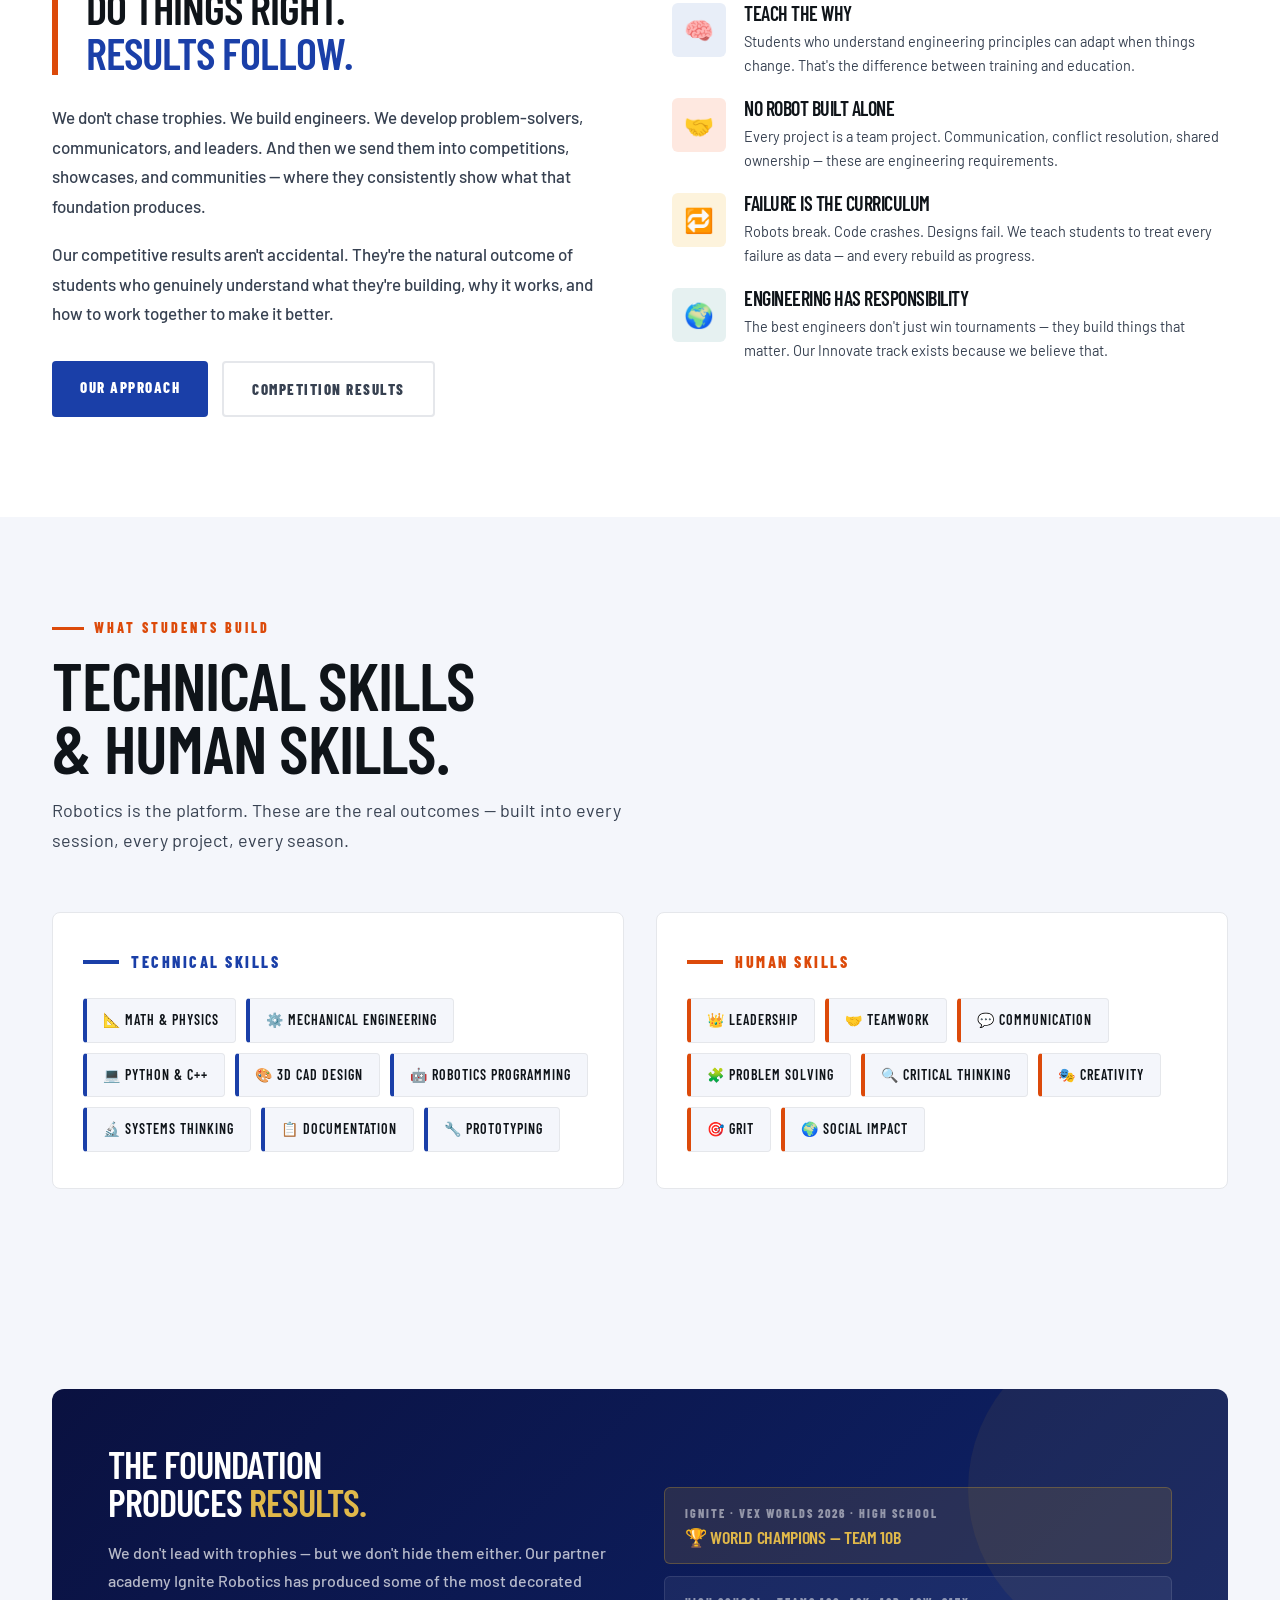
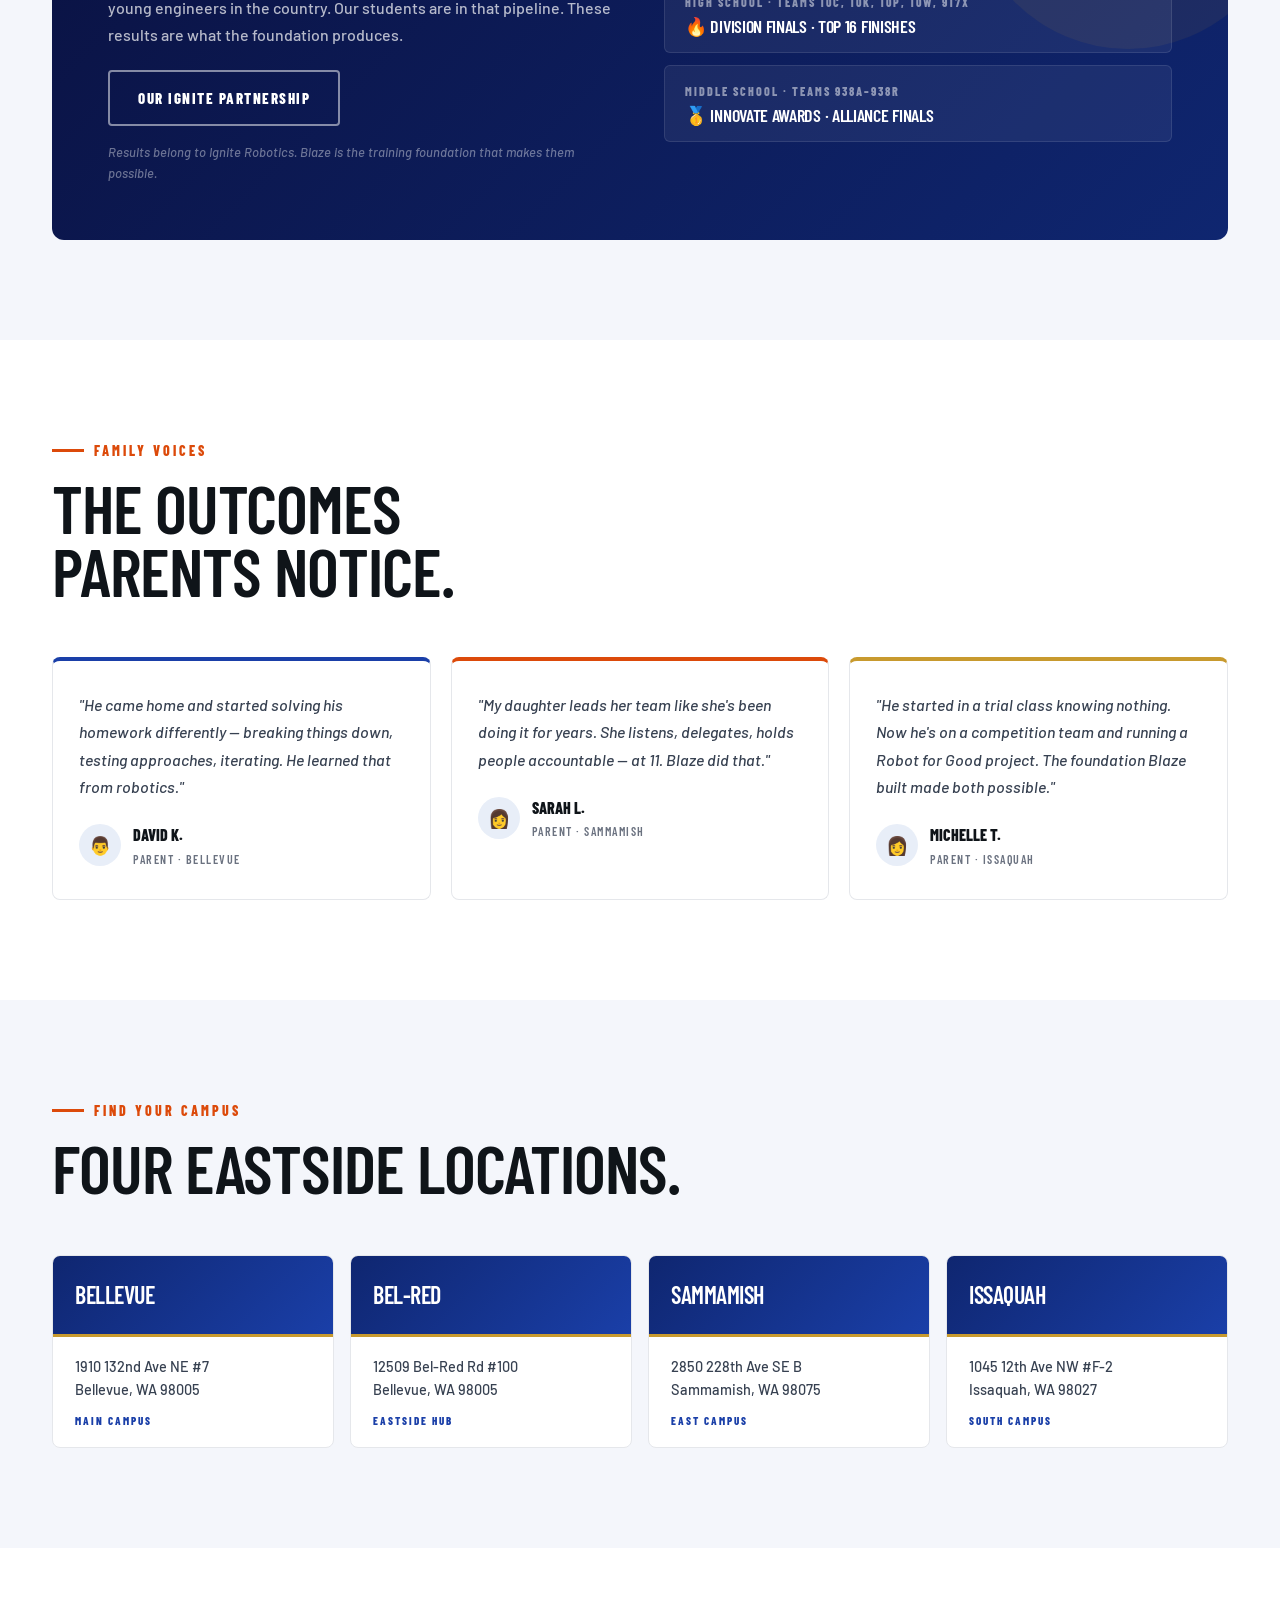
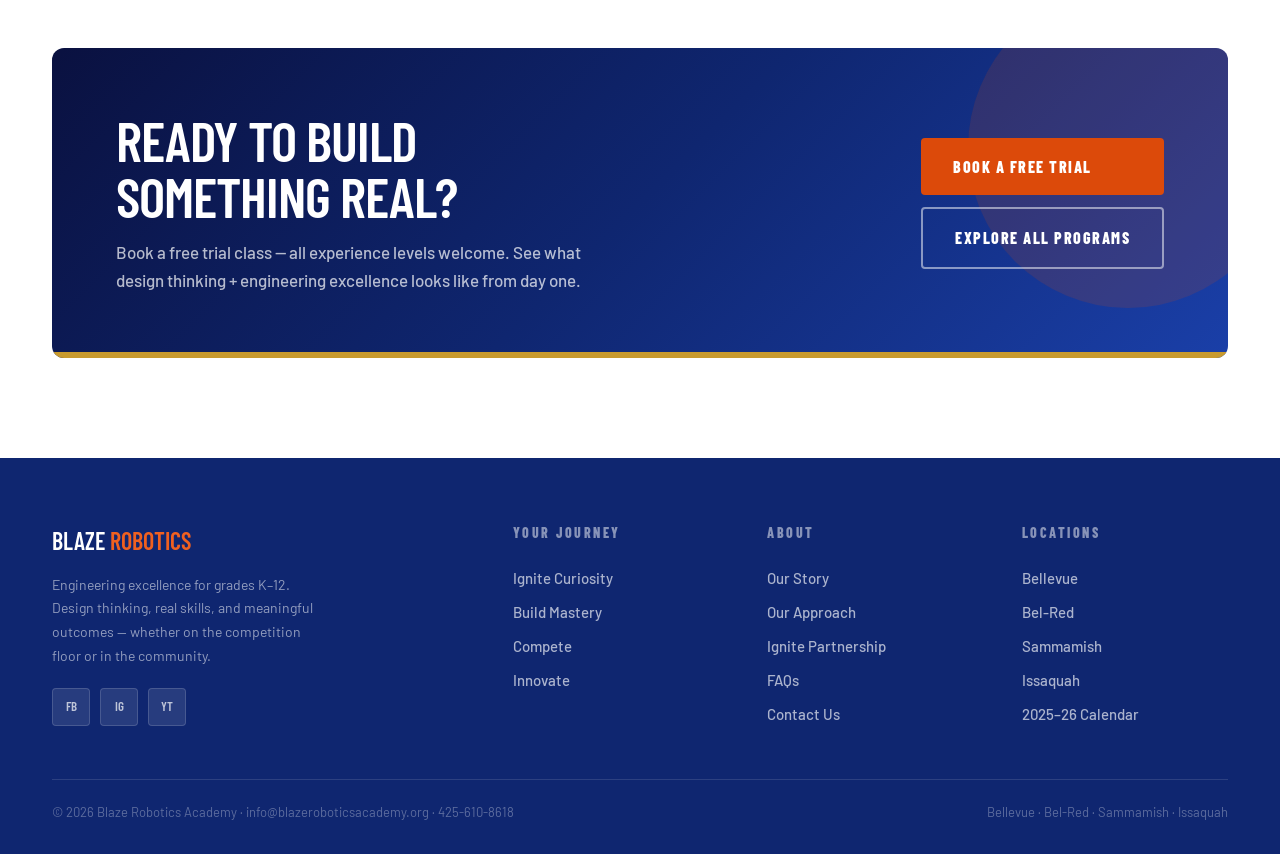
==== commit 2565b4ac: "ignite page update" ====
--- a/index.html
+++ b/index.html
@@ -11,7 +11,7 @@
   grid-template-areas:"badge cta" "h1 cta" "tagline cta" "para cta" "stats cta";
   justify-content:center;align-content:center;column-gap:20px;
   background:linear-gradient(135deg,#0a1140 0%,var(--blue-dk) 60%,var(--blue) 100%);
-  position:relative;overflow:hidden;padding:130px 24px 70px;}
+  position:relative;overflow:hidden;padding:130px 24px 70px;isolation:isolate;}
 .hero-left{display:contents;}
 .hero .est-badge{grid-area:badge;}
 .hero h1{grid-area:h1;}
@@ -20,9 +20,9 @@
 .hero .hstats{grid-area:stats;}
 .hero-right{grid-area:cta;}
 .hero::before{content:'';position:absolute;top:-100px;right:-100px;width:500px;height:500px;
-  border-radius:50%;background:rgba(220,74,10,.12);pointer-events:none;}
+  border-radius:50%;background:rgba(220,74,10,.12);pointer-events:none;z-index:-1;}
 .hero::after{content:'';position:absolute;bottom:-80px;left:25%;width:400px;height:400px;
-  border-radius:50%;background:rgba(255,255,255,.04);pointer-events:none;}
+  border-radius:50%;background:rgba(255,255,255,.04);pointer-events:none;z-index:-1;}
 .hero-right{min-width:0;display:flex;flex-direction:column;justify-content:center;position:relative;z-index:2;}
 
 .est-badge{display:inline-flex;align-items:center;gap:8px;
